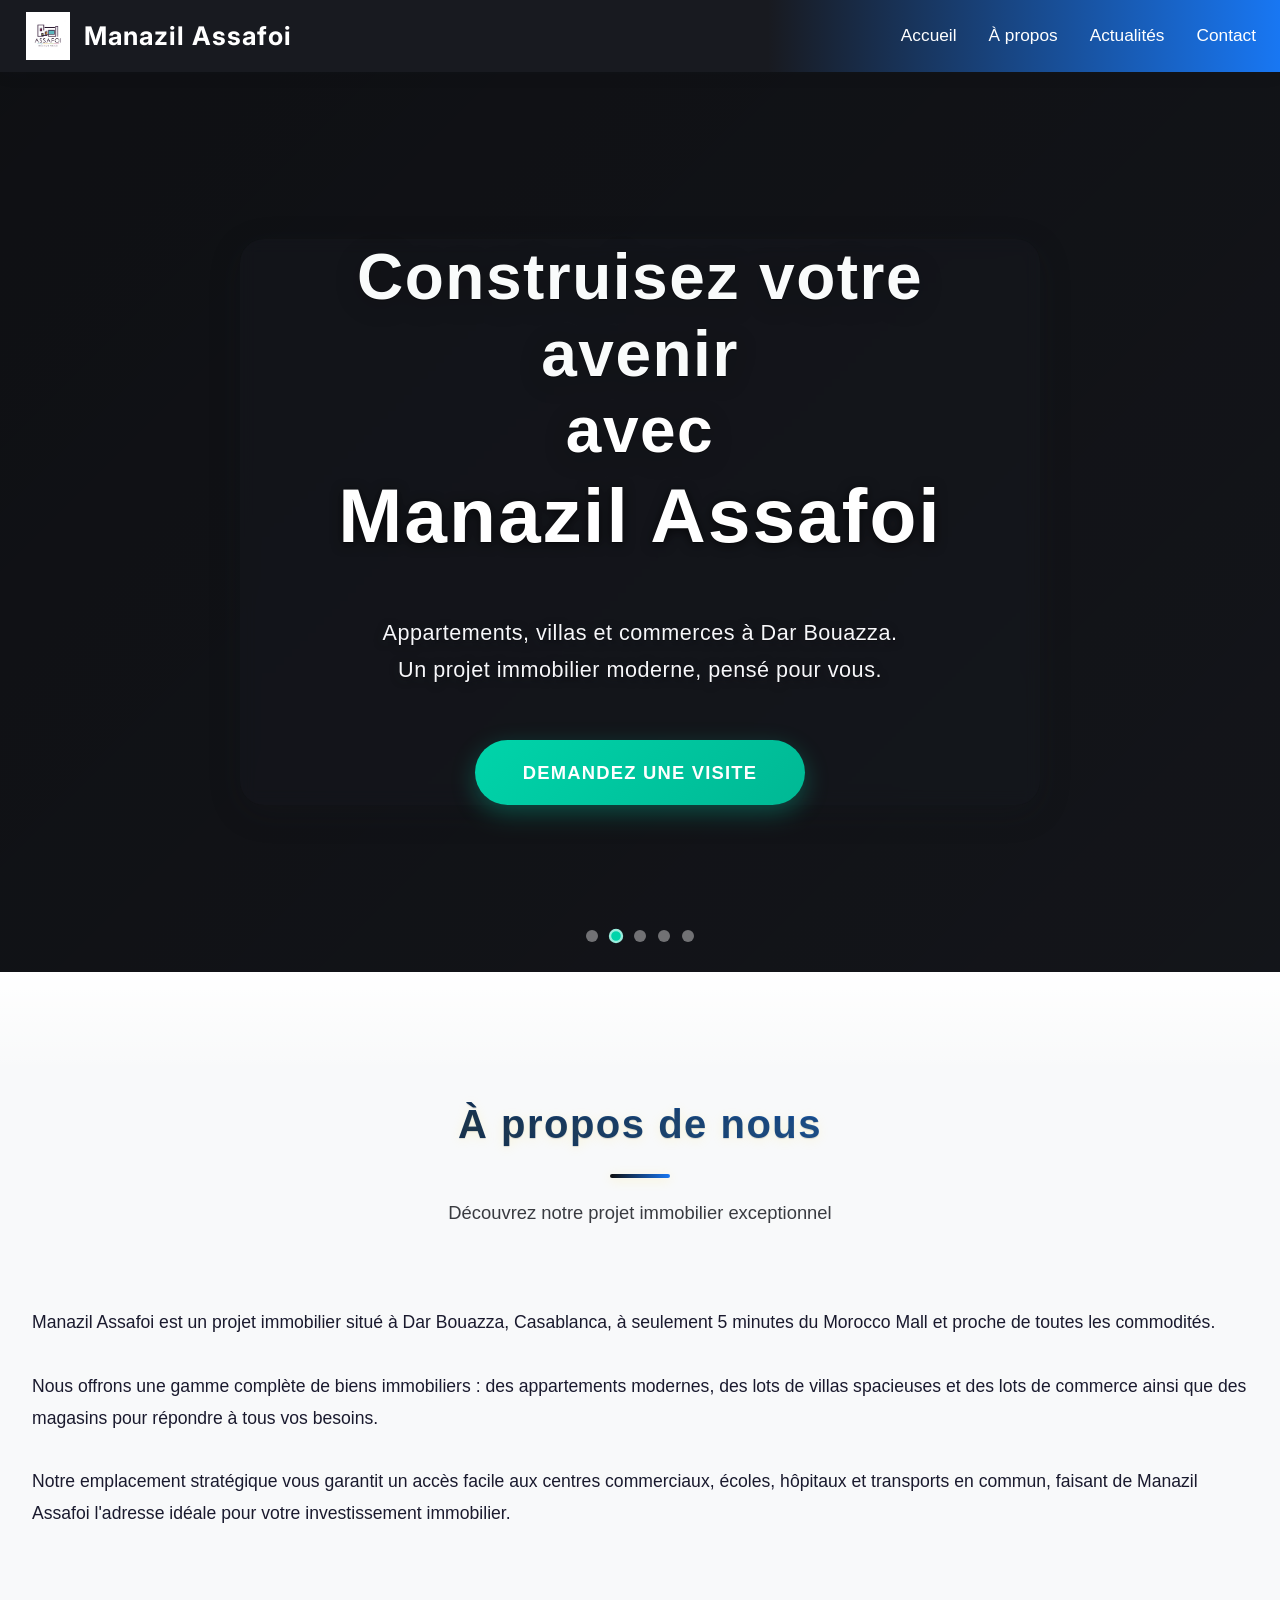
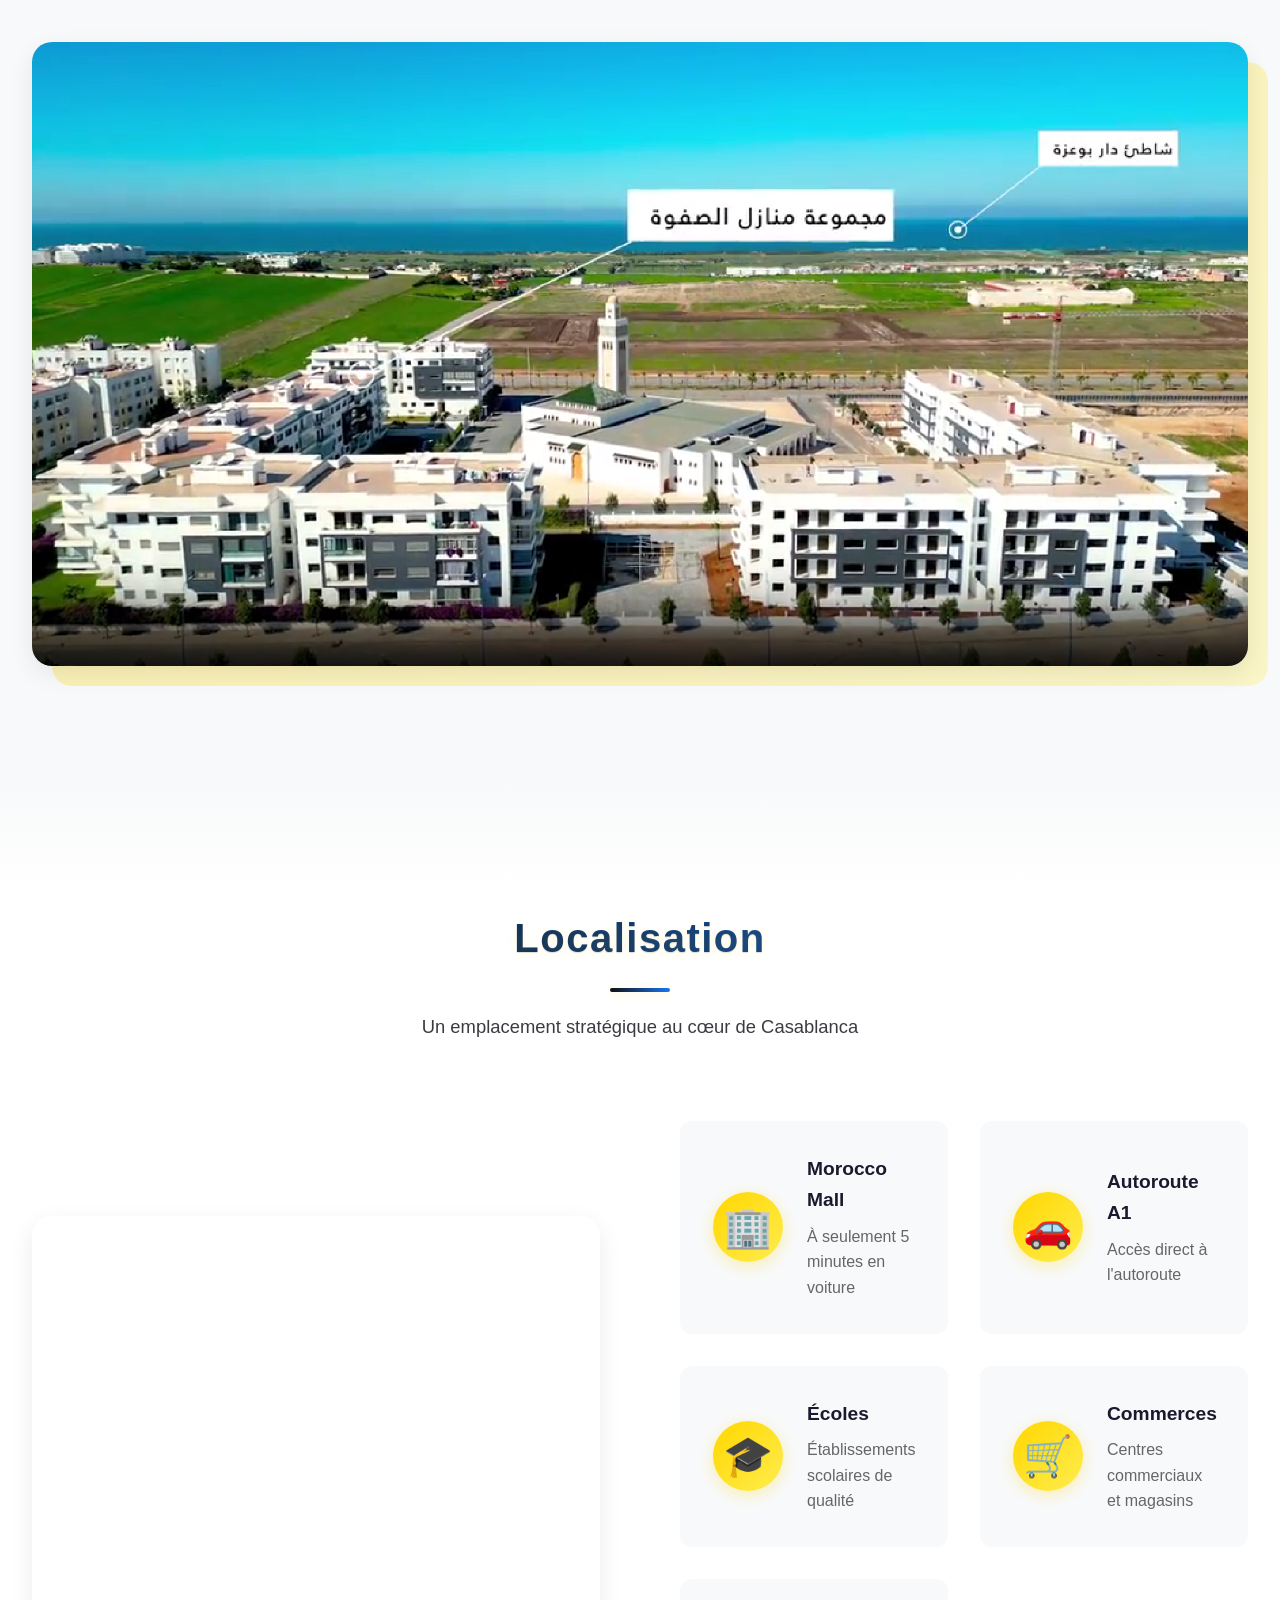
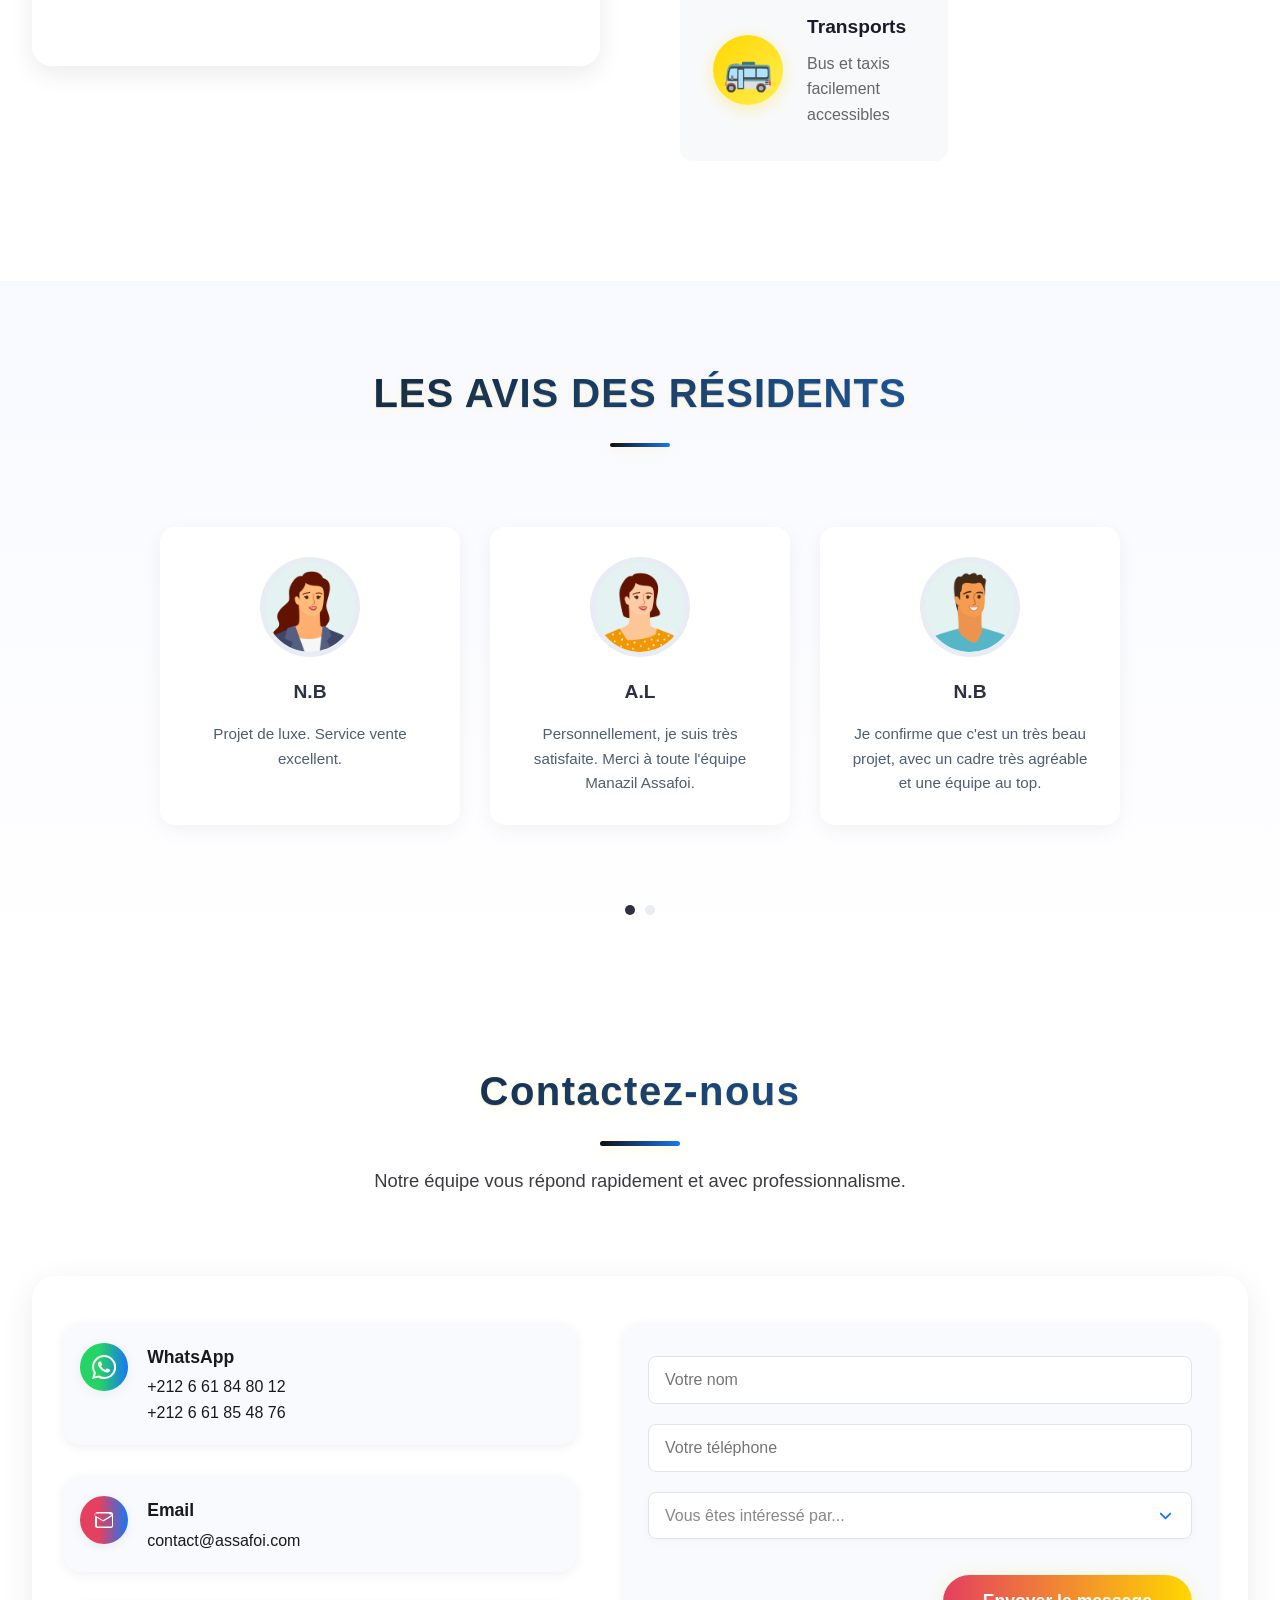
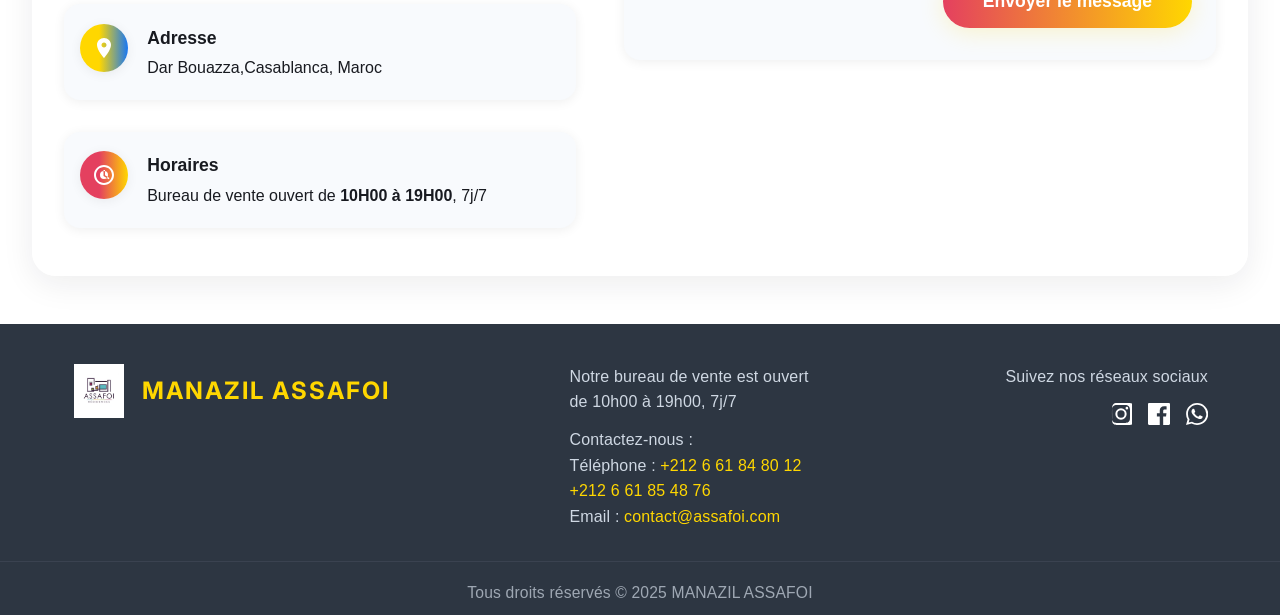
==== index.html @ 69067d3b "Initial commit" ====
<!DOCTYPE html>
<html lang="fr">
<head>
    <meta charset="UTF-8">
    <meta name="viewport" content="width=device-width, initial-scale=1.0">
    <title>Manazil Assafoi - Immobilier professionnel</title>
    <link rel="stylesheet" href="styles.css">
    <link href="https://fonts.googleapis.com/css2?family=Inter:wght@300;400;500;600;700&display=swap" rel="stylesheet">
    <link href="thank-you.html">
</head>
<body>
    <!-- En-tête -->
    <header class="header">
    <div class="container header-flex">
        <a href="#accueil" class="logo-area">
            <!-- Old logo image next to Manazil Assafoi -->
            <img src="logo.png" alt="Logo Manazil Assafoi" class="logo-img" style="width:48px;height:48px;object-fit:contain;">
            <span class="logo-text">Manazil Assafoi</span>
        </a>
        <nav class="navigation" id="main-nav">
            <a href="#accueil">Accueil</a>
            <a href="#a-propos">À propos</a>
            <a href="actualite.html">Actualités</a>
            <a href="#contact">Contact</a>
        </nav>
        <button class="menu-toggle" id="menu-toggle" aria-label="Menu">
            <span></span>
            <span></span>
            <span></span>
        </button>
    </div>
</header>

    <!-- Section Hero -->
    <section id="accueil" class="hero">
        <div class="hero-carousel">
            <div class="carousel-container">
                <div class="carousel-slides" id="carouselSlides">
                    <div class="carousel-slide slide-1"></div>
                    <div class="carousel-slide slide-2"></div>
                    <div class="carousel-slide slide-3"></div>
                    <div class="carousel-slide slide-4"></div>
                    <div class="carousel-slide slide-5"></div>
                </div>
            </div>
        </div>

        <div class="carousel-nav" id="carouselNav">
            <div class="nav-dot active" onclick="goToSlide(0)"></div>
            <div class="nav-dot" onclick="goToSlide(1)"></div>
            <div class="nav-dot" onclick="goToSlide(2)"></div>
            <div class="nav-dot" onclick="goToSlide(3)"></div>
            <div class="nav-dot" onclick="goToSlide(4)"></div>
        </div>

        <div class="hero-content">
            <h1 class="hero-title">
                <span class="highlight">Construisez votre avenir</span><br>
                avec <span class="brand">Manazil Assafoi</span>
            </h1>
            <p class="hero-subtitle">
                Appartements, villas et commerces à Dar Bouazza.<br>
                Un projet immobilier moderne, pensé pour vous.
            </p>
            <a href="#contact" class="cta-button">Demandez une visite</a>
        </div>
    </section>

    <script>
        let currentSlide = 0;
        const totalSlides = 5;
        let autoSlideInterval;

        const carouselSlides = document.getElementById('carouselSlides');
        const navDots = document.querySelectorAll('.nav-dot');

        function updateSlide() {
            // Move slides
            const translateX = -currentSlide * 20; // 20% for each slide
            carouselSlides.style.transform = `translateX(${translateX}%)`;
            
            // Update navigation dots
            navDots.forEach((dot, index) => {
                dot.classList.toggle('active', index === currentSlide);
            });
        }

        function nextSlide() {
            currentSlide = (currentSlide + 1) % totalSlides;
            updateSlide();
            resetAutoSlide();
        }

        function previousSlide() {
            currentSlide = (currentSlide - 1 + totalSlides) % totalSlides;
            updateSlide();
            resetAutoSlide();
        }

        function goToSlide(index) {
            currentSlide = index;
            updateSlide();
            resetAutoSlide();
        }

        function startAutoSlide() {
            autoSlideInterval = setInterval(nextSlide, 2000); // 2 seconds
        }

        function stopAutoSlide() {
            clearInterval(autoSlideInterval);
        }

        function resetAutoSlide() {
            stopAutoSlide();
            startAutoSlide();
        }

        // Touch/Swipe support for mobile
        let touchStartX = 0;
        let touchEndX = 0;

        carouselSlides.addEventListener('touchstart', e => {
            touchStartX = e.changedTouches[0].screenX;
        });

        carouselSlides.addEventListener('touchend', e => {
            touchEndX = e.changedTouches[0].screenX;
            handleSwipe();
        });

        function handleSwipe() {
            const swipeThreshold = 50;
            const diff = touchStartX - touchEndX;
            
            if (Math.abs(diff) > swipeThreshold) {
                if (diff > 0) {
                    nextSlide();
                } else {
                    previousSlide();
                }
            }
        }

        // Pause auto-slide on hover
        const heroSection = document.querySelector('.hero');
        heroSection.addEventListener('mouseenter', stopAutoSlide);
        heroSection.addEventListener('mouseleave', startAutoSlide);

        // Initialize carousel
        updateSlide();
        startAutoSlide();

        // Keyboard navigation
        document.addEventListener('keydown', (e) => {
            if (e.key === 'ArrowLeft') previousSlide();
            if (e.key === 'ArrowRight') nextSlide();
        });
    </script>

    <!-- Section À propos -->
    <section id="a-propos" class="about">
        <div class="container">
            <div class="section-header">
                <h2>À propos de nous</h2>
                <p>Découvrez notre projet immobilier exceptionnel</p>
            </div>
            <div class="about-content">
                <div class="about-text">
                    <p>
                        Manazil Assafoi est un projet immobilier situé à Dar Bouazza, Casablanca, 
                        à seulement 5 minutes du Morocco Mall et proche de toutes les commodités.
                    </p>
                    <p>
                        Nous offrons une gamme complète de biens immobiliers : des appartements 
                        modernes, des lots de villas spacieuses et des lots de commerce ainsi 
                        que des magasins pour répondre à tous vos besoins.
                    </p>
                    <p>
                        Notre emplacement stratégique vous garantit un accès facile aux centres 
                        commerciaux, écoles, hôpitaux et transports en commun, faisant de 
                        Manazil Assafoi l'adresse idéale pour votre investissement immobilier.
                    </p>
                </div>
                <div class="about-image">
                    <img src="assafoi.png" alt="Projet Manazil Assafoi">
                </div>
            </div>
        </div>
    </section>

    <!-- Section Localisation -->
    <section id="localisation" class="location">
        <div class="container">
            <div class="section-header">
                <h2>Localisation</h2>
                <p>Un emplacement stratégique au cœur de Casablanca</p>
            </div>
            <div class="location-content">
                <div class="location-map">
                    <div class="map-container">
                        <iframe 
                            src="https://maps.google.com/maps?q=33.54504642097728,-7.727937667247765&hl=fr&z=15&output=embed"
                            width="100%" 
                            height="400" 
                            style="border:0;" 
                            allowfullscreen="" 
                            loading="lazy" 
                            referrerpolicy="no-referrer-when-downgrade">
                        </iframe>
                    </div>
                </div>
                <div class="location-details">
                    <div class="location-item">
                        <div class="location-icon">🏢</div>
                        <div class="location-text">
                            <h4>Morocco Mall</h4>
                            <p>À seulement 5 minutes en voiture</p>
                        </div>
                    </div>
                    <div class="location-item">
                        <div class="location-icon">🚗</div>
                        <div class="location-text">
                            <h4>Autoroute A1</h4>
                            <p>Accès direct à l'autoroute</p>
                        </div>
                    </div>
              
                    <div class="location-item">
                        <div class="location-icon">🎓</div>
                        <div class="location-text">
                            <h4>Écoles</h4>
                            <p>Établissements scolaires de qualité</p>
                        </div>
                    </div>
                    <div class="location-item">
                        <div class="location-icon">🛒</div>
                        <div class="location-text">
                            <h4>Commerces</h4>
                            <p>Centres commerciaux et magasins</p>
                        </div>
                    </div>
                    <div class="location-item">
                        <div class="location-icon">🚌</div>
                        <div class="location-text">
                            <h4>Transports</h4>
                            <p>Bus et taxis facilement accessibles</p>
                        </div>
                    </div>
                </div>
            </div>
        </div>
    </section>



    <!-- Section Témoignages -->
    <section class="testimonials">
        <div class="section-title">
            <h2>Les avis des résidents</h2>

        </div>
        <div class="testimonial-container">
            <div class="testimonial-item">
                <div class="avatar">
                    <img src="avatar-4.png" alt="Avatar N.B">
                </div>
                <h4>N.B</h4>
                <p>Projet de luxe. Service vente excellent.</p>
            </div>
            <div class="testimonial-item">
                <div class="avatar">
                    <img src="avatar-2.png" alt="Avatar A.L">
                </div>
                <h4>A.L</h4>
                <p>Personnellement, je suis très satisfaite. Merci à toute l'équipe Manazil Assafoi.</p>
            </div>
            <div class="testimonial-item">
                <div class="avatar">
                    <img src="avatar-3.png" alt="Avatar N.B">
                </div>
                <h4>N.B</h4>
                <p>Je confirme que c'est un très beau projet, avec un cadre très agréable et une équipe au top.</p>
            </div>
            
        </div>
        <div class="testimonial-dots">
            <span class="dot active"></span>
            <span class="dot"></span>
        </div>
    </section>

    <!-- Section Contact -->
    <section id="contact" class="contact">
  <div class="container">
    <div class="section-header">
      <h2>Contactez-nous</h2>
      <p>Notre équipe vous répond rapidement et avec professionnalisme.</p>
    </div>
    <div class="contact-content-modern">
      <div class="contact-info-modern">
        <div class="contact-item-modern">
          <div class="contact-icon-modern" style="background:linear-gradient(90deg,#25D366 40%,#1877F3 100%);">
            <svg width="24" height="24" fill="#fff" viewBox="0 0 24 24"><path d="M17.472 14.382c-.297-.149-1.758-.867-2.03-.967-.273-.099-.471-.148-.67.15-.198.297-.767.966-.94 1.164-.173.198-.347.223-.644.075-.297-.149-1.255-.463-2.39-1.475-.883-.788-1.48-1.761-1.653-2.059-.173-.297-.018-.458.13-.606.134-.133.298-.347.446-.52.149-.174.198-.298.298-.497.099-.198.05-.372-.025-.521-.075-.149-.669-1.611-.916-2.207-.242-.579-.487-.5-.669-.51-.173-.008-.372-.01-.571-.01-.198 0-.52.074-.792.372-.272.297-1.04 1.016-1.04 2.479 0 1.462 1.065 2.875 1.213 3.074.149.198 2.099 3.205 5.077 4.372.709.306 1.262.489 1.694.626.712.227 1.36.195 1.872.118.571-.085 1.758-.719 2.006-1.413.248-.694.248-1.289.173-1.413-.074-.124-.272-.198-.57-.347zm-5.421 7.617h-.001a9.87 9.87 0 01-5.031-1.378l-.361-.214-3.741.982.998-3.648-.235-.374A9.86 9.86 0 012.1 12.045C2.111 6.479 6.58 2.01 12.153 2c2.671.004 5.181 1.043 7.072 2.936a9.935 9.935 0 012.929 7.086c-.013 5.566-4.482 10.035-10.056 10.035zm8.413-18.412A11.815 11.815 0 0012.153 0C5.453.011.111 5.36.1 12.057a11.822 11.822 0 001.633 6.061L.057 24l6.063-1.615a11.87 11.87 0 005.999 1.537h.005c6.699 0 12.142-5.348 12.153-11.942a11.82 11.82 0 00-3.488-8.093z"/></svg>
          </div>
          <div>
            <h4>WhatsApp</h4>
            <p><a href="https://wa.me/212661848012" target="_blank">+212 6 61 84 80 12<br>+212 6 61 85 48 76</a></p>
          </div>
        </div>
        <div class="contact-item-modern">
          <div class="contact-icon-modern" style="background:linear-gradient(90deg,#E4405F 40%,#1877F3 100%);">
            <svg width="24" height="24" fill="#fff" viewBox="0 0 24 24"><path d="M21 6.5a2.5 2.5 0 0 0-2.5-2.5h-13A2.5 2.5 0 0 0 3 6.5v11A2.5 2.5 0 0 0 5.5 20h13a2.5 2.5 0 0 0 2.5-2.5v-11zm-1.5 0v.511l-8.5 5.314-8.5-5.314V6.5a1 1 0 0 1 1-1h13a1 1 0 0 1 1 1zm-17 1.634l8.25 5.162a1 1 0 0 0 1 0l8.25-5.162V17.5a1 1 0 0 1-1 1h-13a1 1 0 0 1-1-1V8.134z"/></svg>
          </div>
          <div>
            <h4>Email</h4>
            <p><a href="mailto:contact@assafoi.com">contact@assafoi.com</a></p>
          </div>
        </div>
        <div class="contact-item-modern">
          <div class="contact-icon-modern" style="background:linear-gradient(90deg,#ffd700 40%,#1877F3 100%);">
            <svg width="24" height="24" fill="#fff" viewBox="0 0 24 24"><path d="M12 2C8.13 2 5 5.13 5 9c0 5.25 7 13 7 13s7-7.75 7-13c0-3.87-3.13-7-7-7zm0 9.5c-1.38 0-2.5-1.12-2.5-2.5S10.62 6.5 12 6.5s2.5 1.12 2.5 2.5S13.38 11.5 12 11.5z"/></svg>
          </div>
          <div>
            <h4>Adresse</h4>
            <p>Dar Bouazza,Casablanca, Maroc</p>
          </div>
        </div>
        <div class="contact-item-modern">
          <div class="contact-icon-modern" style="background:linear-gradient(90deg,#E4405F 40%,#ffd700 100%);">
            <svg width="24" height="24" fill="#fff" viewBox="0 0 24 24"><path d="M12 8a4 4 0 1 1 0 8 4 4 0 0 1 0-8zm0-6C6.48 2 2 6.48 2 12s4.48 10 10 10 10-4.48 10-10S17.52 2 12 2zm0 18c-4.41 0-8-3.59-8-8s3.59-8 8-8 8 3.59 8 8-3.59 8-8 8zm.5-13h-1v6l5.25 3.15.75-1.23-4.5-2.67V7z"/></svg>
          </div>
          <div>
            <h4>Horaires</h4>
            <p>Bureau de vente ouvert de <strong>10H00 à 19H00</strong>, 7j/7</p>
          </div>
        </div>
      </div>
<form action="https://formspree.io/f/xkgvowoy" method="POST" class="contact-form-modern" autocomplete="off">
  <div class="form-row">
    <input type="text" name="name" placeholder="Votre nom" required autocomplete="off">
  </div>
  <div class="form-row">
    <input type="tel" name="phone" placeholder="Votre téléphone" autocomplete="off">
  </div>
  <div class="form-row">
    <select name="interest" required>
      <option value="" disabled selected>Vous êtes intéressé par...</option>
      <option value="appartements">Appartements</option>
      <option value="villas">Lots de villa</option>
      <option value="commerces">Lots de commerce</option>
    </select>
  </div>
  <!-- Optional hidden subject -->
  <input type="hidden" name="_subject" value="Nouveau message depuis le site web">
  
  <!-- Optional redirect after success -->
  <input type="hidden" name="_next" value="thank-you.html">
  
  <button type="submit" class="submit-btn-modern">Envoyer le message</button>
</form>

    </div>
  </div>
</section>

<section></section><!-- Pied de page -->
    <footer class="footer">
  <div class="footer-content">
    <div class="footer-logo-block">
      <img src="logo.png" alt="Manazil Assafoi" class="footer-logo" />
      <span class="footer-brand">MANAZIL ASSAFOI</span>
    </div>
    <div class="footer-info">
      <div>
        <p>Notre bureau de vente est ouvert<br>de 10h00 à 19h00, 7j/7</p>
      </div>
      <div>
        <p>Contactez-nous :</p>
        <p>Téléphone : <a href="tel:+212661848012">+212 6 61 84 80 12 <br> +212 6 61 85 48 76</a></p>
        <p>Email : <a href="mailto:contact@assafoi.com">contact@assafoi.com</a></p>
      </div>
    </div>
    <div class="footer-social">
      <span>Suivez nos réseaux sociaux</span>
      <div class="social-icons">
        <a href="https://www.instagram.com/manazil_assafoi/" target="_blank" class="social-icon" aria-label="Instagram">
          <!-- Instagram SVG -->
          <svg width="22" height="22" fill="#fff" viewBox="0 0 24 24"><path d="M12 2.163c3.204 0 3.584.012 4.85.07 1.366.062 2.633.334 3.608 1.308.974.974 1.246 2.241 1.308 3.608.058 1.266.069 1.646.069 4.85s-.012 3.584-.07 4.85c-.062 1.366-.334 2.633-1.308 3.608-.974.974-2.241 1.246-3.608 1.308-1.266.058-1.646.069-4.85.069s-3.584-.012-4.85-.07c-1.366-.062-2.633-.334-3.608-1.308-.974-.974-1.246-2.241-1.308-3.608C2.175 15.647 2.163 15.267 2.163 12s.012-3.584.07-4.85c.062-1.366.334-2.633 1.308-3.608C4.515 2.497 5.782 2.225 7.148 2.163 8.414 2.105 8.794 2.163 12 2.163zm0-2.163C8.741 0 8.332.012 7.052.07 5.771.128 4.659.363 3.678 1.344 2.697 2.325 2.462 3.437 2.404 4.718 2.346 5.998 2.334 6.407 2.334 12c0 5.593.012 6.002.07 7.282.058 1.281.293 2.393 1.274 3.374.981.981 2.093 1.216 3.374 1.274 1.28.058 1.689.07 7.282.07s6.002-.012 7.282-.07c1.281-.058 2.393-.293 3.374-1.274.981-.981 1.216-2.093 1.274-3.374.058-1.28.07-1.689.07-7.282s-.012-6.002-.07-7.282c-.058-1.281-.293-2.393-1.274-3.374-.981-.981-2.093-1.216-3.374-1.274C17.668.012 17.259 0 12 0zm0 5.838a6.162 6.162 0 1 0 0 12.324 6.162 6.162 0 0 0 0-12.324zm0 10.162a3.999 3.999 0 1 1 0-7.998 3.999 3.999 0 0 1 0 7.998zm6.406-11.845a1.44 1.44 0 1 0 0 2.88 1.44 1.44 0 0 0 0-2.88z"/></svg>
        </a>
        <a href="https://web.facebook.com/profile.php?id=61556008020815" target="_blank" class="social-icon" aria-label="Facebook">
          <!-- Facebook SVG -->
          <svg width="22" height="22" fill="#fff" viewBox="0 0 24 24"><path d="M22.675 0h-21.35C.597 0 0 .597 0 1.326v21.348C0 23.403.597 24 1.326 24h11.495v-9.294H9.691v-3.622h3.13V8.413c0-3.1 1.893-4.788 4.659-4.788 1.325 0 2.463.099 2.797.143v3.24l-1.918.001c-1.504 0-1.797.715-1.797 1.763v2.313h3.587l-.467 3.622h-3.12V24h6.116C23.403 24 24 23.403 24 22.674V1.326C24 .597 23.403 0 22.675 0"/></svg>
        </a>
        <a href="https://wa.me/212661848012" target="_blank" class="social-icon" aria-label="WhatsApp">
          <!-- WhatsApp SVG with matching viewBox -->
          <svg width="22" height="22" fill="#fff" viewBox="0 0 24 24">
  <path d="M17.472 14.382c-.297-.149-1.758-.867-2.03-.967-.273-.099-.471-.148-.67.15-.198.297-.767.966-.94 1.164-.173.198-.347.223-.644.075-.297-.149-1.255-.463-2.39-1.475-.883-.788-1.48-1.761-1.653-2.059-.173-.297-.018-.458.13-.606.134-.133.298-.347.446-.52.149-.174.198-.298.298-.497.099-.198.05-.372-.025-.521-.075-.149-.669-1.611-.916-2.207-.242-.579-.487-.5-.669-.51-.173-.008-.372-.01-.571-.01-.198 0-.52.074-.792.372-.272.297-1.04 1.016-1.04 2.479 0 1.462 1.065 2.875 1.213 3.074.149.198 2.099 3.205 5.077 4.372.709.306 1.262.489 1.694.626.712.227 1.36.195 1.872.118.571-.085 1.758-.719 2.006-1.413.248-.694.248-1.289.173-1.413-.074-.124-.272-.198-.57-.347zm-5.421 7.617h-.001a9.87 9.87 0 01-5.031-1.378l-.361-.214-3.741.982.998-3.648-.235-.374A9.86 9.86 0 012.1 12.045C2.111 6.479 6.58 2.01 12.153 2c2.671.004 5.181 1.043 7.072 2.936a9.935 9.935 0 012.929 7.086c-.013 5.566-4.482 10.035-10.056 10.035zm8.413-18.412A11.815 11.815 0 0012.153 0C5.453.011.111 5.36.1 12.057a11.822 11.822 0 001.633 6.061L.057 24l6.063-1.615a11.87 11.87 0 005.999 1.537h.005c6.699 0 12.142-5.348 12.153-11.942a11.82 11.82 0 00-3.488-8.093z"/>
</svg>
        </a>
      </div>
    </div>
  </div>
  <hr class="footer-divider">
  <div class="footer-bottom">
    <span>Tous droits réservés © 2025 MANAZIL ASSAFOI</span>
  </div>
</footer>

    <script src="script.js"></script>
</body>
</html>
---- styles.css ----
/* Variables CSS modernisées */
:root {
    --primary-color: #1a1a2e;
    --secondary-color: #ffd700;
    --accent-color: #ffed4e;
    --text-dark: #1a1a2e;
    --text-light: #666;
    --white: #ffffff;
    --light-gray: #f8f9fa;
    --dark-gray: #2d2d44;
    --gradient-primary: linear-gradient(135deg, #1a1a2e 0%, #16213e 100%);
    --gradient-secondary: linear-gradient(135deg, #ffd700 0%, #ffed4e 100%);
    --gradient-hero: linear-gradient(135deg, #1a1a2e 0%, #16213e 50%, #0f3460 100%);
    --shadow: 0 10px 30px rgba(0, 0, 0, 0.1);
    --shadow-hover: 0 20px 40px rgba(0, 0, 0, 0.15);
    --shadow-card: 0 8px 25px rgba(0, 0, 0, 0.08);
    --transition: all 0.4s cubic-bezier(0.4, 0, 0.2, 1);
    --border-radius: 20px;
    --border-radius-small: 12px;
}

/* Reset et base modernisé */
* {
    margin: 0;
    padding: 0;
    box-sizing: border-box;
}

body {
    font-family: 'Inter', -apple-system, BlinkMacSystemFont, sans-serif;
    line-height: 1.6;
    color: var(--text-dark);
    overflow-x: hidden;
    background: var(--white);
}

.container {
    max-width: 1400px;
    margin: 0 auto;
    padding: 0 2rem;
}

/* En-tête modernisé */
.header {
    background: linear-gradient(90deg, #181A20 60%, #1877F3 100%);
    box-shadow: 0 2px 16px rgba(24, 26, 32, 0.08);
    padding: 0;
    position: sticky;
    top: 0;
    z-index: 100;
}

.header-flex {
    display: flex;
    align-items: center;
    justify-content: space-between;
    padding: 0 24px;
    min-height: 72px;
}

.logo-area {
    display: flex;
    align-items: center;
    gap: 12px;
    text-decoration: none;
}

.logo-svg {
    display: block;
    width: 48px;
    height: 48px;
}

.logo-text {
    font-size: 1.6em;
    font-weight: 700;
    color: #fff;
    letter-spacing: 1px;
    font-family: 'Inter', sans-serif;
}

.navigation {
    display: flex;
    gap: 32px;
}

.navigation a {
    color: #fff;
    text-decoration: none;
    font-weight: 500;
    font-size: 1.08em;
    position: relative;
    padding: 8px 0;
    transition: color 0.2s;
}

.navigation a::after {
    content: '';
    display: block;
    height: 2px;
    width: 0;
    background: #E4405F;
    transition: width 0.3s;
    position: absolute;
    bottom: 0;
    left: 0;
}

.navigation a:hover {
    color: #E4405F;
}

.navigation a:hover::after {
    width: 100%;
}

.menu-toggle {
    display: none;
    flex-direction: column;
    justify-content: center;
    gap: 6px;
    width: 40px;
    height: 40px;
    background: none;
    border: none;
    cursor: pointer;
}

.menu-toggle span {
    display: block;
    height: 4px;
    width: 100%;
    background: #fff;
    border-radius: 2px;
    transition: 0.3s;
}

.menu-toggle.active span:nth-child(1) {
    transform: rotate(45deg) translate(6px, 6px);
}

.menu-toggle.active span:nth-child(2) {
    opacity: 0;
    transform: translateX(-10px);
}

.menu-toggle.active span:nth-child(3) {
    transform: rotate(-45deg) translate(6px, -6px);
}

/* Animation d'apparition pour l'en-tête */
@keyframes headerSlideDown {
    from {
        transform: translateY(-100%);
        opacity: 0;
    }
    to {
        transform: translateY(0);
        opacity: 1;
    }
}

.header {
    animation: headerSlideDown 0.6s ease-out;
}

/* Responsive pour l'en-tête */
@media (max-width: 1024px) {
    .header .container {
        padding: 1rem 1.5rem;
    }
    
    .navigation {
        gap: 0.5rem;
    }
    
    .navigation a {
        padding: 0.6rem 1.2rem;
        font-size: 0.9rem;
    }
}

@media (max-width: 768px) {
    .header .container {
        padding: 1rem;
    }
    
    .menu-toggle {
        display: flex;
    }
    
    .navigation {
        position: fixed;
        top: 0;
        right: -100vw;
        width: 80vw;
        height: 100vh;
        background: #181A20;
        flex-direction: column;
        align-items: center;
        justify-content: center;
        transition: right 0.3s;
        z-index: 100;
    }
    .navigation.active {
        right: 0;
    }
    
    .navigation a {
        width: 100%;
        text-align: center;
        padding: 1rem;
        border-radius: var(--border-radius-small);
    }
    
    .logo img {
        height: 50px;
    }
}

@media (max-width: 480px) {
    .header .container {
        padding: 0.8rem 1rem;
    }
    
    .logo img {
        height: 45px;
    }
    
    .navigation a {
        font-size: 0.85rem;
        padding: 0.8rem;
    }
}

/* Section Hero modernisée */
.hero {
    position: relative;
    min-height: 520px;
    display: flex;
    align-items: center;
    justify-content: center;
    overflow: hidden;
    background: #181A20;
}

.hero-bg {
    position: absolute;
    inset: 0;
    z-index: 1;
    width: 100%;
    height: 100%;
    overflow: hidden;
}

.hero-bg img {
    width: 100%;
    height: 100%;
    object-fit: cover;
    filter: brightness(0.55) blur(1px);
}

.hero-bg-gradient {
    position: absolute;
    inset: 0;
    background: linear-gradient(120deg, #181A20 60%, #1877F3 100%);
    opacity: 0.7;
    z-index: 2;
}

.hero-content {
    position: relative;
    z-index: 10;
    text-align: center;
    color: #fff;
    max-width: 800px;
    padding: 0 20px;
    /* Modern glassmorphism effect for clarity */
    background: rgba(24, 26, 32, 0.45);
    backdrop-filter: blur(8px);
    border-radius: 24px;
    box-shadow: 0 8px 32px rgba(24, 26, 32, 0.18);
    margin: 0 auto;
    /* Add spacing for the button below */
    display: flex;
    flex-direction: column;
    align-items: center;
    gap: 1.7rem;
}

.hero-title {
    font-size: clamp(2.5rem, 5vw, 4rem);
    font-weight: 800;
    line-height: 1.2;
    margin-bottom: 0.7rem;
    text-shadow: 0 4px 24px rgba(0,0,0,0.25), 0 1px 1px #0008;
    letter-spacing: 1.5px;
}

.highlight {
    color: #f9fbfb;
    position: relative;
}

.brand {
    color: #fff !important;
    font-weight: 900;
    letter-spacing: 2px;
    text-shadow: 0 2px 12px #000a, 0 1px 1px #0006;
    background: none !important;
    -webkit-background-clip: unset !important;
    background-clip: unset !important;
    font-size: 1.2em;
    display: inline-block;
    margin-bottom: 0.2em;
}

.hero-subtitle {
    font-size: clamp(1.15rem, 2vw, 1.35rem);
    line-height: 1.7;
    margin-bottom: 0;
    color: #f7f7fa;
    opacity: 1;
    text-shadow: 0 2px 8px #181A20cc, 0 1px 1px #0006;
    font-weight: 500;
    letter-spacing: 0.5px;
    max-width: 600px;
    margin-left: auto;
    margin-right: auto;
}

.cta-button {
    display: inline-block;
    margin: 0 auto;
    margin-top: 1.5rem;
    background: linear-gradient(135deg, #00d4aa, #00b894);
    color: white;
    padding: 18px 48px;
    font-size: 1.15rem;
    font-weight: 700;
    text-decoration: none;
    border-radius: 50px;
    transition: all 0.3s cubic-bezier(0.4,0,0.2,1);
    box-shadow: 0 8px 25px rgba(0, 212, 170, 0.3);
    text-transform: uppercase;
    letter-spacing: 1.2px;
    width: fit-content;
}

.cta-button:hover {
    transform: translateY(-2px) scale(1.04);
    box-shadow: 0 12px 35px rgba(0, 212, 170, 0.4);
    background: linear-gradient(135deg, #00b894, #00a085);
}

/* Disponibilité lots dans la section hero */
.hero-availability {
    display: flex;
    justify-content: center;
    gap: 32px;
    margin: 32px 0 24px 0;
    flex-wrap: wrap;
}
.availability-item {
    background: #fff;
    border-radius: 16px;
    box-shadow: 0 2px 12px #181A2033;
    padding: 18px 28px;
    text-align: center;
    min-width: 180px;
    display: flex;
    flex-direction: column;
    align-items: center;
}
.availability-icon {
    font-size: 2em;
    margin-bottom: 8px;
    color: #1877F3;
}
.availability-label {
    font-weight: 600;
    color: #181A20;
    margin-bottom: 4px;
}
.availability-status {
    color: #E4405F;
    font-weight: 700;
    font-size: 1.08em;
}
@media (max-width: 900px) {
    .hero-availability {
        flex-direction: column;
        gap: 18px;
        align-items: center;
    }
    .availability-item {
        min-width: 140px;
        padding: 14px 12px;
    }
}

/* Sections communes modernisées */
.section-header {
    text-align: center;
    margin-bottom: 5rem;
}

.section-header h2,
.section-title h2 {
    font-size: 2.5rem;
    font-weight: 900;
    letter-spacing: 1.5px;
    text-align: center;
    margin-bottom: 0.5em;
    background: linear-gradient(90deg, #0b0b0b 0%, #1877F3 100%);
    -webkit-background-clip: text;
    -webkit-text-fill-color: transparent;
    background-clip: text;
    text-fill-color: transparent;
    text-shadow: 0 2px 12px #ffd70022, 0 1px 1px #0002;
    position: relative;
}

.section-header h2::after,
.section-title h2::after {
    content: '';
    display: block;
    width: 60px;
    height: 4px;
    margin: 18px auto 0 auto;
    border-radius: 2px;
    background: linear-gradient(90deg, #0f0f0f 0%, #1877F3 100%);
    box-shadow: 0 2px 12px #ffd70033;
}

.section-header p,
.section-title p {
    color: #181A20;
    opacity: 0.85;
    text-align: center;
    font-size: 1.15rem;
    margin-bottom: 1.5em;
}

/* Section À propos modernisée */
.about {
    padding: 120px 0;
    background: var(--light-gray);
    position: relative;
}

.about::before {
    content: '';
    position: absolute;
    top: 0;
    left: 0;
    right: 0;
    height: 100px;
    background: linear-gradient(to bottom, var(--white), transparent);
}

.about-content {
    display: grid;
    grid-template-columns: 1fr ;
    gap: 5rem;
    align-items: center;
}

.about-text p {
    margin-bottom: 2rem;
    font-size: 1.1rem;
    line-height: 1.8;
    color: var(--text-dark);
}

.about-image {
    position: relative;
}

.about-image img {
    width: 100%;
    border-radius: var(--border-radius);
    box-shadow: var(--shadow-card);
    transition: var(--transition);
    position: relative;
    z-index: 2;
}

.about-image::before {
    content: '';
    position: absolute;
    top: 20px;
    left: 20px;
    right: -20px;
    bottom: -20px;
    background: var(--gradient-secondary);
    border-radius: var(--border-radius);
    z-index: 1;
    opacity: 0.3;
}

.about-image:hover img {
    transform: translate(-10px, -10px);
}

/* --- MOBILE FRIENDLY PATCH --- */

/* About section: stack text and image vertically on mobile */
@media (max-width: 900px) {
  .about-content {
    display: flex !important;
    flex-direction: column !important;
    gap: 2rem !important;
    padding: 0 1rem !important;
    align-items: center;
  }
  .about-text {
    width: 100%;
    text-align: left;
  }
  .about-image {
    margin: 0 auto;
    max-width: 320px;
    width: 100%;
    display: flex;
    justify-content: center;
  }
  .about-image img {
    width: 100%;
    max-width: 320px;
    height: auto;
  }
}

/* Localisation section: stack map and details vertically */
@media (max-width: 900px) {
  .location-content {
    display: flex !important;
    flex-direction: column !important;
    gap: 2rem !important;
    padding: 0 1rem !important;
    align-items: center;
  }
  .location-map {
    width: 100%;
    margin-bottom: 1.5rem;
  }
  .map-container iframe {
    width: 100% !important;
    min-width: 0 !important;
    height: 240px !important;
  }
  .location-details {
    display: grid !important;
    grid-template-columns: 1fr !important;
    gap: 1rem !important;
    width: 100% !important;
    justify-items: center !important;
  }
  .location-item {
    width: 100% !important;
    max-width: 350px !important;
    margin: 0 auto !important;
  }
}

/* Make sure section headers and containers have enough padding */
@media (max-width: 600px) {
  .container {
    padding-left: 0.5rem !important;
    padding-right: 0.5rem !important;
  }
  .section-header h2 {
    font-size: 2rem !important;
  }
  .section-header p {
    font-size: 1.1rem !important;
  }
}

/* Footer: stack sections vertically and center on mobile */
@media (max-width: 900px) {
  .footer-content {
    flex-direction: column !important;
    align-items: center !important;
    gap: 32px !important;
  }
  .footer-section {
    min-width: 0 !important;
    width: 100% !important;
    align-items: center !important;
    text-align: center !important;
  }
  .social-icons {
    justify-content: center !important;
  }
}

/* Section Localisation modernisée */
.location {
    padding: 120px 0;
    background: var(--white);
    position: relative;
}

.location::before {
    content: '';
    position: absolute;
    top: 0;
    left: 0;
    right: 0;
    height: 100px;
    background: linear-gradient(to bottom, var(--light-gray), transparent);
}

.location-content {
    display: grid;
    grid-template-columns: 1fr 1fr;
    gap: 5rem;
    align-items: center;
}

.location-map {
    position: relative;
}

.map-container {
    position: relative;
    border-radius: var(--border-radius);
    overflow: hidden;
    box-shadow: var(--shadow-card);
    transition: var(--transition);
}

.map-container:hover {
    transform: translateY(-10px);
    box-shadow: var(--shadow-hover);
}

.map-container iframe {
    width: 100%;
    height: 450px;
    border: none;
    display: block;
    border-radius: var(--border-radius);
}

.location-details {
    display: grid;
    grid-template-columns: 1fr 1fr;
    gap: 2rem;
}

.location-item {
    display: flex;
    align-items: center;
    gap: 1.5rem;
    padding: 2rem;
    background: var(--light-gray);
    border-radius: var(--border-radius-small);
    transition: var(--transition);
    border: 1px solid transparent;
    position: relative;
    overflow: hidden;
}

.location-item::before {
    content: '';
    position: absolute;
    top: 0;
    left: 0;
    width: 4px;
    height: 100%;
    background: var(--gradient-secondary);
    transform: scaleY(0);
    transition: transform 0.3s ease;
}

.location-item:hover::before {
    transform: scaleY(1);
}

.location-item:hover {
    background: var(--white);
    border-color: var(--secondary-color);
    transform: translateY(-5px);
    box-shadow: var(--shadow-card);
}

.location-icon {
    font-size: 2.5rem;
    width: 70px;
    height: 70px;
    background: var(--gradient-secondary);
    border-radius: 50%;
    display: flex;
    align-items: center;
    justify-content: center;
    color: var(--primary-color);
    flex-shrink: 0;
    box-shadow: 0 4px 15px rgba(255, 215, 0, 0.3);
}

.location-text h4 {
    font-size: 1.2rem;
    font-weight: 700;
    margin: 0 0 0.5rem 0;
    color: var(--primary-color);
}

.location-text p {
    font-size: 1rem;
    margin: 0;
    color: var(--text-light);
    line-height: 1.6;
}

/* Section Biens immobiliers modernisée */
.properties {
    padding: 120px 0;
    background: var(--light-gray);
    position: relative;
}

.properties::before {
    content: '';
    position: absolute;
    top: 0;
    left: 0;
    right: 0;
    height: 100px;
    background: linear-gradient(to bottom, var(--white), transparent);
}

.properties-grid {
    display: grid;
    grid-template-columns: repeat(auto-fit, minmax(380px, 1fr));
    gap: 3rem;
}

.property-card {
    background: var(--white);
    border-radius: var(--border-radius);
    overflow: hidden;
    box-shadow: var(--shadow-card);
    transition: var(--transition);
    position: relative;
}

.property-card::before {
    content: '';
    position: absolute;
    top: 0;
    left: 0;
    right: 0;
    height: 4px;
    background: var(--gradient-secondary);
    transform: scaleX(0);
    transition: transform 0.3s ease;
}

.property-card:hover::before {
    transform: scaleX(1);
}

.property-card:hover {
    transform: translateY(-10px);
    box-shadow: var(--shadow-hover);
}

.property-image {
    position: relative;
    height: 280px;
    overflow: hidden;
}

.property-image img {
    width: 100%;
    height: 100%;
    object-fit: cover;
    transition: var(--transition);
}

.property-card:hover .property-image img {
    transform: scale(1.1);
}

.property-price {
    position: absolute;
    top: 1.5rem;
    right: 1.5rem;
    background: var(--gradient-secondary);
    color: var(--primary-color);
    padding: 0.8rem 1.5rem;
    border-radius: 25px;
    font-weight: 700;
    font-size: 1rem;
    box-shadow: 0 4px 15px rgba(255, 255, 254, 0.977);
}

.property-content {
    padding: 2rem;
}

.property-content h3 {
    font-size: 1.4rem;
    margin-bottom: 1.5rem;
    color: var(--primary-color);
    font-weight: 700;
}

.property-details {
    display: flex;
    flex-wrap: wrap;
    gap: 1rem;
    margin-bottom: 2rem;
}

.property-details span {
    background: var(--light-gray);
    padding: 0.5rem 1rem;
    border-radius: 20px;
    font-size: 0.9rem;
    color: var(--text-light);
    font-weight: 500;
}

.property-btn {
    background: var(--gradient-primary);
    color: var(--white);
    border: none;
    padding: 1rem 2rem;
    border-radius: 25px;
    cursor: pointer;
    font-weight: 600;
    font-size: 1rem;
    transition: var(--transition);
    width: 100%;
    position: relative;
    overflow: hidden;
}

.property-btn::before {
    content: '';
    position: absolute;
    top: 0;
    left: -100%;
    width: 100%;
    height: 100%;
    background: linear-gradient(90deg, transparent, rgba(255, 255, 255, 0.2), transparent);
    transition: left 0.5s;
}

.property-btn:hover::before {
    left: 100%;
}

.property-btn:hover {
    background: var(--gradient-secondary);
    color: var(--primary-color);
    transform: translateY(-2px);
}

/* Section Contact modernisée */
.contact {
    background: #fff; /* Remove dark gradient */
    color: #181A20;   /* Use dark text for readability */
    padding: 64px 0 48px 0;
}

.contact-content {
    display: flex;
    gap: 48px;
    align-items: flex-start;
    justify-content: center;
    flex-wrap: wrap;
}

.contact-info {
    flex: 1 1 320px;
    min-width: 260px;
    display: flex;
    flex-direction: column;
    gap: 28px;
}

.contact-item {
    display: flex;
    align-items: flex-start;
    gap: 18px;
    background: rgba(24,26,32,0.7);
    border-radius: 14px;
    padding: 18px 20px;
    box-shadow: 0 2px 12px #0002;
}

.contact-icon {
    width: 48px;
    height: 48px;
    border-radius: 50%;
    font-size: 2em;
    display: flex;
    align-items: center;
    justify-content: center;
    margin-top: 2px;
    box-shadow: 0 2px 8px #1877F355;
}

.contact-item h4 {
    margin: 0 0 4px 0;
    color: #ffd700;
    font-size: 1.08em;
}

.contact-item p, .contact-item a {
    color: #fff;
    margin: 0;
    font-size: 1em;
    text-decoration: none;
}

.contact-item a:hover {
    color: #E4405F;
    text-decoration: underline;
}

.contact-form {
    flex: 1 1 380px;
    min-width: 260px;
    background: #fff;
    border-radius: 16px;
    padding: 32px 28px;
    box-shadow: 0 4px 24px #181A2033;
    display: flex;
    flex-direction: column;
    gap: 18px;
}

.form-group {
    margin-bottom: 0;
}

.contact-form input,
.contact-form textarea {
    width: 100%;
    padding: 14px 16px;
    border-radius: 8px;
    border: none;
    background: #f7f7fa;
    font-size: 1em;
    margin-bottom: 8px;
    color: #181A20;
    box-shadow: 0 1px 4px #181A2011;
    transition: box-shadow 0.2s;
}

.contact-form input:focus,
.contact-form textarea:focus {
    outline: none;
    box-shadow: 0 0 0 2px #1877F3;
}

.submit-btn {
    background: linear-gradient(90deg, #E4405F 40%, #1877F3 100%);
    color: #fff;
    padding: 16px 0;
    border-radius: 32px;
    font-size: 1.18em;
    font-weight: 700;
    border: none;
    cursor: pointer;
    box-shadow: 0 4px 16px #1877F355;
    transition: background 0.2s, transform 0.2s;
    margin-top: 8px;
}

.submit-btn:hover {
    background: linear-gradient(90deg, #1877F3 40%, #E4405F 100%);
    transform: translateY(-2px) scale(1.04);
}

/* Modern Contact Section */
.contact-content-modern {
  display: flex;
  gap: 3rem;
  justify-content: space-between;
  align-items: flex-start;
  background: rgba(255,255,255,0.95);
  border-radius: 24px;
  box-shadow: 0 8px 32px rgba(24,26,32,0.08);
  padding: 3rem 2rem;
  margin-top: 2rem;
  flex-wrap: wrap;
}
.contact-info-modern {
  flex: 1 1 260px;
  display: flex;
  flex-direction: column;
  gap: 2rem;
  min-width: 220px;
}
.contact-item-modern {
  display: flex;
  align-items: flex-start;
  gap: 1.2rem;
  background: #f8fafd;
  border-radius: 16px;
  padding: 1.2rem 1rem;
  box-shadow: 0 2px 12px #0001;
  transition: box-shadow 0.2s;
}
.contact-item-modern:hover {
  box-shadow: 0 4px 24px #ffd70033;
}
.contact-icon-modern {
  min-width: 48px;
  min-height: 48px;
  max-width: 48px;
  max-height: 48px;
  border-radius: 50%;
  display: flex;
  align-items: center;
  justify-content: center;
  font-size: 2rem;
  box-shadow: 0 2px 12px #0001;
}
.contact-item-modern h4 {
  margin: 0 0 0.2em 0;
  font-size: 1.1rem;
  font-weight: 700;
  color: #181A20;
}
.contact-item-modern p, .contact-item-modern a {
  margin: 0;
  color: #181A20;
  font-size: 1rem;
  text-decoration: none;
  word-break: break-all;
}
.contact-item-modern a:hover {
  text-decoration: underline;
  color: #1877F3;
}
.contact-form-modern {
  flex: 1 1 340px;
  display: flex;
  flex-direction: column;
  gap: 1.2rem;
  background: #f8fafd;
  border-radius: 16px;
  padding: 2rem 1.5rem;
  box-shadow: 0 2px 12px #0001;
  min-width: 260px;
}
.form-row {
  display: flex;
  gap: 1rem;
  flex-wrap: wrap;
}
.contact-form-modern input,
.contact-form-modern textarea {
  flex: 1 1 100%;
  padding: 0.9rem 1rem;
  border: 1px solid #e0e4ea;
  border-radius: 8px;
  font-size: 1rem;
  background: #fff;
  color: #181A20;
  transition: border 0.2s;
  outline: none;
  resize: none;
}
.contact-form-modern input:focus,
.contact-form-modern textarea:focus {
  border: 1.5px solid #1877F3;
}
.submit-btn-modern {
  background: linear-gradient(90deg,#E4405F 0%,#ffd700 100%);
  color: #fff;
  border: none;
  border-radius: 50px;
  padding: 1rem 2.5rem;
  font-size: 1.1rem;
  font-weight: 700;
  cursor: pointer;
  box-shadow: 0 4px 24px #ffd70033;
  transition: background 0.2s, transform 0.2s;
  margin-top: 0.5rem;
  align-self: flex-end;
}
.submit-btn-modern:hover {
  background: linear-gradient(90deg,#ffd700 0%,#E4405F 100%);
  transform: translateY(-2px) scale(1.04);
}

/* Modern select styling for contact form */
.contact-form-modern select,
.contact-form select {
    width: 100%;
    padding: 0.9em 1em;
    border: 1.5px solid #e0e4ea;
    border-radius: 8px;
    background: #fff;
    color: #181A20;
    font-size: 1rem;
    font-family: inherit;
    appearance: none;
    outline: none;
    transition: border 0.2s, box-shadow 0.2s;
    box-shadow: 0 2px 8px rgba(24,26,32,0.03);
    margin-bottom: 0.5em;
    cursor: pointer;
}

.contact-form-modern select:focus,
.contact-form select:focus {
    border-color: #1877F3;
    box-shadow: 0 0 0 2px #1877F355;
}

.contact-form-modern select:invalid,
.contact-form select:invalid {
    color: #888;
}

/* Optional: Add a custom dropdown arrow */
.contact-form-modern select,
.contact-form select {
    background-image: url("data:image/svg+xml,%3Csvg width='18' height='18' viewBox='0 0 20 20' fill='none' xmlns='http://www.w3.org/2000/svg'%3E%3Cpath d='M5 8L10 13L15 8' stroke='%23187AF3' stroke-width='2' stroke-linecap='round' stroke-linejoin='round'/%3E%3C/svg%3E");
    background-repeat: no-repeat;
    background-position: right 1em center;
    background-size: 1.2em;
}

/* Responsive for mobile */
@media (max-width: 900px) {
  .contact-content-modern,
  .contact-content {
    flex-direction: column !important;
    align-items: stretch !important;
    gap: 1.2rem !important;
    padding: 1rem 0.2rem !important;
    background: transparent !important;
    box-shadow: none !important;
  }
  .contact-info-modern,
  .contact-info,
  .contact-form-modern,
  .contact-form {
    width: 100% !important;
    min-width: 0 !important;
    padding: 0.5rem 0.2rem !important;
    background: transparent !important;
    box-shadow: none !important;
  }
  .form-row {
    flex-direction: column !important;
    gap: 0.7rem !important;
  }
  .contact-form-modern input,
  .contact-form-modern textarea,
  .contact-form input,
  .contact-form textarea {
    font-size: 1em !important;
    padding: 0.8em 0.9em !important;
    width: 100% !important;
  }
  .submit-btn-modern,
  .submit-btn {
    width: 100% !important;
    font-size: 1.1em !important;
    padding: 1em 0 !important;
    align-self: stretch !important;
  }
}

/* Section Actualités */
.news {
    padding: 5rem 0;
    background-color: var(--light-gray);
}

.news-container {
    max-width: 1000px;
    margin: 0 auto;
}

.news-card {
    background: var(--white);
    border-radius: var(--border-radius);
    overflow: hidden;
    box-shadow: var(--shadow);
    transition: var(--transition);
    position: relative;
}

.news-card:hover {
    transform: translateY(-5px);
    box-shadow: var(--shadow-hover);
}

.news-badge {
    position: absolute;
    top: 20px;
    right: 20px;
    background: var(--gradient-secondary);
    color: var(--text-dark);
    padding: 0.5rem 1rem;
    border-radius: 50px;
    font-weight: 600;
    font-size: 0.9rem;
    box-shadow: 0 4px 15px rgba(255, 215, 0, 0.3);
    z-index: 1;
}

.news-date {
    position: absolute;
    top: 20px;
    left: 20px;
    background: rgba(26, 26, 46, 0.8);
    color: white;
    padding: 0.5rem 1rem;
    border-radius: 50px;
    font-size: 0.9rem;
    z-index: 1;
}

.news-content {
    padding: 2.5rem;
}

.news-title {
    font-size: 2rem;
    color: var(--primary-color);
    margin-bottom: 1.5rem;
    padding-bottom: 1rem;
    border-bottom: 2px solid var(--secondary-color);
    position: relative;
}

.news-title::after {
    content: '';
    position: absolute;
    bottom: -2px;
    left: 0;
    width: 80px;
    height: 2px;
    background: var(--gradient-secondary);
}

.news-content p {
    color: var(--text-light);
    line-height: 1.8;
    margin-bottom: 1.5rem;
}

.highlights, .location-benefits {
    margin: 2rem 0;
    padding: 1.5rem;
    background: rgba(255, 215, 0, 0.05);
    border-radius: var(--border-radius-small);
    border-left: 4px solid var(--secondary-color);
}

.highlights h4, .location-benefits h4 {
    color: var(--primary-color);
    margin-bottom: 1rem;
    font-size: 1.3rem;
    display: flex;
    align-items: center;
}

.highlights ul, .location-benefits ul {
    list-style: none;
    padding-left: 0;
}

.highlights li, .location-benefits li {
    padding: 0.5rem 0;
    padding-left: 1.8rem;
    position: relative;
    color: var(--text-light);
}

.highlights li::before, .location-benefits li::before {
    content: '✓';
    position: absolute;
    left: 0;
    color: var(--secondary-color);
    font-weight: bold;
}

.cta-text {
    font-size: 1.2rem;
    font-weight: 500;
    color: var(--primary-color) !important;
    text-align: center;
    margin: 2.5rem 0 !important;
    padding: 1.5rem;
    background: linear-gradient(135deg, rgba(26, 26, 46, 0.03) 0%, rgba(255, 215, 0, 0.05) 100%);
    border-radius: var(--border-radius-small);
    border: 1px dashed var(--secondary-color);
}

.contact-info {
    text-align: center;
    margin-top: 2.5rem;
    padding-top: 2rem;
    border-top: 1px solid rgba(0, 0, 0, 0.1);
}

.phone-numbers {
    display: flex;
    justify-content: center;
    gap: 2rem;
    margin-top: 1rem;
    flex-wrap: wrap;
}

.phone-link {
    display: inline-flex;
    align-items: center;
    gap: 0.5rem;
    background: var(--gradient-primary);
    color: white !important;
    padding: 0.8rem 1.5rem;
    border-radius: 50px;
    text-decoration: none;
    font-weight: 500;
    transition: var(--transition);
    box-shadow: 0 4px 15px rgba(26, 26, 46, 0.2);
}

.phone-link:hover {
    transform: translateY(-3px);
    box-shadow: 0 8px 20px rgba(26, 26, 46, 0.3);
}

/* Pied de page modernisé */
.footer {
    background: #2d3642;
    color: #cfd8e3;
    padding: 40px 0 0 0;
    font-size: 1rem;
    letter-spacing: 0.01em;
}

.footer-content {
    display: flex;
    align-items: flex-start;
    justify-content: space-between;
    max-width: 1200px;
    margin: 0 auto;
    padding: 0 32px;
    flex-wrap: wrap;
    gap: 32px;
}

.footer-logo-block {
    display: flex;
    align-items: center;
    gap: 16px;
    min-width: 220px;
}

.footer-logo {
    width: 54px;
    height: 54px;
    object-fit: contain;
}

.footer-brand {
    font-size: 1.5rem;
    font-weight: 700;
    color: #ffd700;
    letter-spacing: 2px;
    font-family: 'Inter', 'Segoe UI', Arial, sans-serif;
}

.footer-info {
    display: flex;
    flex-direction: column;
    gap: 12px;
    min-width: 220px;
    color: #cfd8e3;
    font-size: 1rem;
}

.footer-info a {
    color: #ffd700;
    text-decoration: none;
    transition: color 0.2s;
}
.footer-info a:hover {
    color: #E4405F;
    text-decoration: underline;
}

.footer-social {
    display: flex;
    flex-direction: column;
    align-items: flex-end;
    gap: 10px;
    min-width: 220px;
}

.footer-social span {
    font-size: 1rem;
    color: #cfd8e3;
    margin-bottom: 4px;
}

.social-icons {
    display: flex;
    gap: 16px;
}

.social-icon svg {
    width: 22px;
    height: 22px;
    fill: #fff;
    transition: transform 0.2s, filter 0.2s;
}

.social-icon:hover svg {
    transform: scale(1.15);
    filter: drop-shadow(0 2px 8px #ffd70055);
}

.footer-divider {
    border: none;
    border-top: 1px solid #3a4250;
    margin: 32px 0 0 0;
}

.footer-bottom {
    text-align: center;
    color: #cfd8e3;
    opacity: 0.7;
    padding: 18px 0 10px 0;
    font-size: 0.98rem;
}

@media (max-width: 900px) {
    .footer-content {
        flex-direction: column;
        align-items: center;
        gap: 28px;
        padding: 0 12px;
    }
    .footer-logo-block,
    .footer-info,
    .footer-social {
        align-items: center;
        text-align: center;
        min-width: 0;
    }
    .footer-social {
        align-items: center;
    }
}

/* Testimonials section styles */
.testimonials {
    background: linear-gradient(to bottom, #f8f9ff 0%, #ffffff 100%);
    padding: 80px 0;
    text-align: center;
}
.section-title {
    text-align: center;
    margin-bottom: 32px;
}
.section-title h2 {
    font-size: 2.5em;
    color: #2D3142;
    margin-bottom: 40px;
    font-weight: 700;
    text-transform: uppercase;
    letter-spacing: 1px;
}
.title-border {
    width: 80px;
    height: 3px;
    background: #4F5D75;
    margin: 0 auto;
    margin-top: 15px;
}
.testimonial-container {
    max-width: 1200px;
    margin: 0 auto;
    display: flex;
    justify-content: center;
    gap: 30px;
    padding: 40px 20px;
}
.testimonial-item {
    background: #ffffff;
    border-radius: 15px;
    padding: 30px;
    width: 300px;
    box-shadow: 0 5px 20px rgba(0,0,0,0.05);
    transition: transform 0.3s ease;
}
.testimonial-item:hover {
    transform: translateY(-5px);
}
.avatar {
    width: 100px;
    height: 100px;
    margin: 0 auto 20px;
    background: #E8ECF4;
    border-radius: 50%;
    padding: 5px;
}
.avatar img {
    width: 100%;
    height: 100%;
    border-radius: 50%;
    object-fit: cover;
}
.testimonial-item h4 {
    color: #2D3142;
    font-size: 1.2em;
    margin-bottom: 15px;
    font-weight: 600;
}
.testimonial-item p {
    color: #4F5D75;
    font-size: 0.95em;
    line-height: 1.6;
}
.testimonial-dots {
    display: flex;
    justify-content: center;
    gap: 10px;
    margin-top: 40px;
}
.dot {
    width: 10px;
    height: 10px;
    border-radius: 50%;
    background: #E8ECF4;
    cursor: pointer;
    transition: background 0.3s ease;
}
.dot.active {
    background: #2D3142;
}
@media (max-width: 992px) {
    .testimonial-container {
        flex-direction: column;
        align-items: center;
    }
    
    .testimonial-item {
        width: 100%;
        max-width: 350px;
    }
}
        * {
            margin: 0;
            padding: 0;
            box-sizing: border-box;
        }

        body {
            font-family: 'Segoe UI', Tahoma, Geneva, Verdana, sans-serif;
        }

        .hero {
            position: relative;
            height: 100vh;
            overflow: hidden;
            display: flex;
            align-items: center;
            justify-content: center;
        }

        .hero-carousel {
            position: absolute;
            top: 0;
            left: 0;
            width: 100%;
            height: 100%;
            z-index: 1;
        }

        .carousel-container {
            position: relative;
            width: 100%;
            height: 100%;
            overflow: hidden;
        }

        .carousel-slides {
            display: flex;
            width: 500%;
            height: 100%;
            transition: transform 0.8s cubic-bezier(0.4, 0.0, 0.2, 1);
        }

        .carousel-slide {
            width: 20%;
            height: 100%;
            background-size: cover;
            background-position: center;
            background-repeat: no-repeat;
            position: relative;
        }

        .carousel-slide::before {
            content: '';
            position: absolute;
            top: 0;
            left: 0;
            right: 0;
            bottom: 0;
            background: linear-gradient(135deg, rgba(0,0,0,0.4), rgba(0,0,0,0.2));
            z-index: 1;
        }

        /* Sample background images */
        .slide-1 { background-image: url('https://images.unsplash.com/photo-1512917774080-9991f1c4c750?ixlib=rb-4.0.3&auto=format&fit=crop&w=1920&q=80'); }
        .slide-2 { background-image: url('https://q-xx.bstatic.com/xdata/images/hotel/max1024x768/312820566.jpg?k=727392bb88efc353558f52d28f7bc72d678ba12957bea65336b0bc453785041f&o='); }
        .slide-3 { background-image: url('https://images.unsplash.com/photo-1512917774080-9991f1c4c750?ixlib=rb-4.0.3&auto=format&fit=crop&w=1920&q=80'); }
        .slide-4 { background-image: url('https://images.unsplash.com/photo-1600596542815-ffad4c1539a9?ixlib=rb-4.0.3&auto=format&fit=crop&w=1920&q=80'); }
        .slide-5 { background-image: url('https://images.unsplash.com/photo-1600585154340-be6161a56a0c?ixlib=rb-4.0.3&auto=format&fit=crop&w=1920&q=80'); }

        .hero-content {
            position: relative;
            z-index: 10;
            text-align: center;
            color: #fff;
            max-width: 800px;
            padding: 0 20px;
            /* Modern glassmorphism effect for clarity */
            background: rgba(24, 26, 32, 0.45);
            backdrop-filter: blur(8px);
            border-radius: 24px;
            box-shadow: 0 8px 32px rgba(24, 26, 32, 0.18);
            margin: 0 auto;
            /* Add spacing for the button below */
            display: flex;
            flex-direction: column;
            align-items: center;
            gap: 1.7rem;
        }

        .hero-title {
            font-size: clamp(2.5rem, 5vw, 4rem);
            font-weight: 800;
            line-height: 1.2;
            margin-bottom: 0.7rem;
            text-shadow: 0 4px 24px rgba(0,0,0,0.25), 0 1px 1px #0008;
            letter-spacing: 1.5px;
        }

        .highlight {
            color: #f9fbfb;
            position: relative;
        }

        .brand {
            color: #fff !important;
            font-weight: 900;
            letter-spacing: 2px;
            text-shadow: 0 2px 12px #000a, 0 1px 1px #0006;
            background: none !important;
            -webkit-background-clip: unset !important;
            background-clip: unset !important;
            font-size: 1.2em;
            display: inline-block;
            margin-bottom: 0.2em;
        }

        .hero-subtitle {
            font-size: clamp(1.15rem, 2vw, 1.35rem);
            line-height: 1.7;
            margin-bottom: 0;
            color: #f7f7fa;
            opacity: 1;
            text-shadow: 0 2px 8px #181A20cc, 0 1px 1px #0006;
            font-weight: 500;
            letter-spacing: 0.5px;
            max-width: 600px;
            margin-left: auto;
            margin-right: auto;
        }

        .cta-button {
            display: inline-block;
            margin: 0 auto;
            margin-top: 1.5rem;
            background: linear-gradient(135deg, #00d4aa, #00b894);
            color: white;
            padding: 18px 48px;
            font-size: 1.15rem;
            font-weight: 700;
            text-decoration: none;
            border-radius: 50px;
            transition: all 0.3s cubic-bezier(0.4,0,0.2,1);
            box-shadow: 0 8px 25px rgba(0, 212, 170, 0.3);
            text-transform: uppercase;
            letter-spacing: 1.2px;
            width: fit-content;
        }

        .cta-button:hover {
            transform: translateY(-2px) scale(1.04);
            box-shadow: 0 12px 35px rgba(0, 212, 170, 0.4);
            background: linear-gradient(135deg, #00b894, #00a085);
        }

        .carousel-nav {
            position: absolute;
            bottom: 30px;
            left: 50%;
            transform: translateX(-50%);
            display: flex;
            gap: 12px;
            z-index: 10;
        }

        .nav-dot {
            width: 12px;
            height: 12px;
            border-radius: 50%;
            background: rgba(255, 255, 255, 0.4);
            cursor: pointer;
            transition: all 0.3s ease;
            border: 2px solid transparent;
        }

        .nav-dot.active {
            background: #00d4aa;
            border-color: rgba(255, 255, 255, 0.6);
            transform: scale(1.2);
        }

        .nav-dot:hover {
            background: rgba(255, 255, 255, 0.7);
        }

        /* Responsive */
        @media (max-width: 768px) {
            .hero-content {
                padding: 0 15px;
            }        
            .carousel-nav {
                bottom: 20px;
            }
        }

        /* Animation for content entrance */
        .hero-content > * {
            opacity: 0;
            transform: translateY(30px);
            animation: fadeInUp 1s ease forwards;
        }

        .hero-title { animation-delay: 0.2s; }
        .hero-subtitle { animation-delay: 0.4s; }
        .cta-button { animation-delay: 0.6s; }

        @keyframes fadeInUp {
            to {
                opacity: 1;
                transform: translateY(0);
            }
        }

        /* Rends le titre de la section contact blanc et plus lisible */
.contact .section-header h2 {
    font-size: 2.5rem;
    font-weight: 900;
    letter-spacing: 1.5px;
    text-align: center;
    margin-bottom: 0.5em;
    background: linear-gradient(90deg, #0b0b0b 0%, #1877F3 100%);
    -webkit-background-clip: text;
    -webkit-text-fill-color: transparent;
    background-clip: text;
    text-fill-color: transparent;

    position: relative;
}

.contact .section-header h2::after {
    content: '';
    display: block;
    width: 80px;
    height: 5px;
    margin: 18px auto 0 auto;
    border-radius: 3px;
    background: linear-gradient(90deg, #0f0f0f 0%, #1877F3 100%);

}

.contact-section-subtitle {
    color: #fff;
    opacity: 0.85;
    font-size: 1.2rem;
    font-weight: 400;
    margin-top: -1.2em;
    margin-bottom: 2em;
    text-shadow: 0 2px 8px #000a;
    letter-spacing: 0.5px;
}

img, iframe {
    max-width: 100%;
    height: auto;
    display: block;
}

@media (max-width: 600px) {
  .contact-content-modern,
  .contact-content {
    flex-direction: column !important;
    align-items: stretch !important;
    padding: 1rem 0.2rem !important;
    gap: 1.2rem !important;
    box-shadow: none !important;
    background: transparent !important;
  }
  .contact-info-modern,
  .contact-info,
  .contact-form-modern,
  .contact-form {
    width: 100% !important;
    min-width: 0 !important;
    padding: 0.5rem 0.2rem !important;
    box-shadow: none !important;
    background: transparent !important;
  }
  .form-row {
    flex-direction: column !important;
    gap: 0.7rem !important;
  }
  .contact-form-modern input,
  .contact-form-modern textarea,
  .contact-form input,
  .contact-form textarea {
    font-size: 1em !important;
    padding: 0.8em 0.9em !important;
  }
  .submit-btn-modern,
  .submit-btn {
    width: 100% !important;
    font-size: 1.1em !important;
    padding: 1em 0 !important;
    align-self: stretch !important;
  }
}
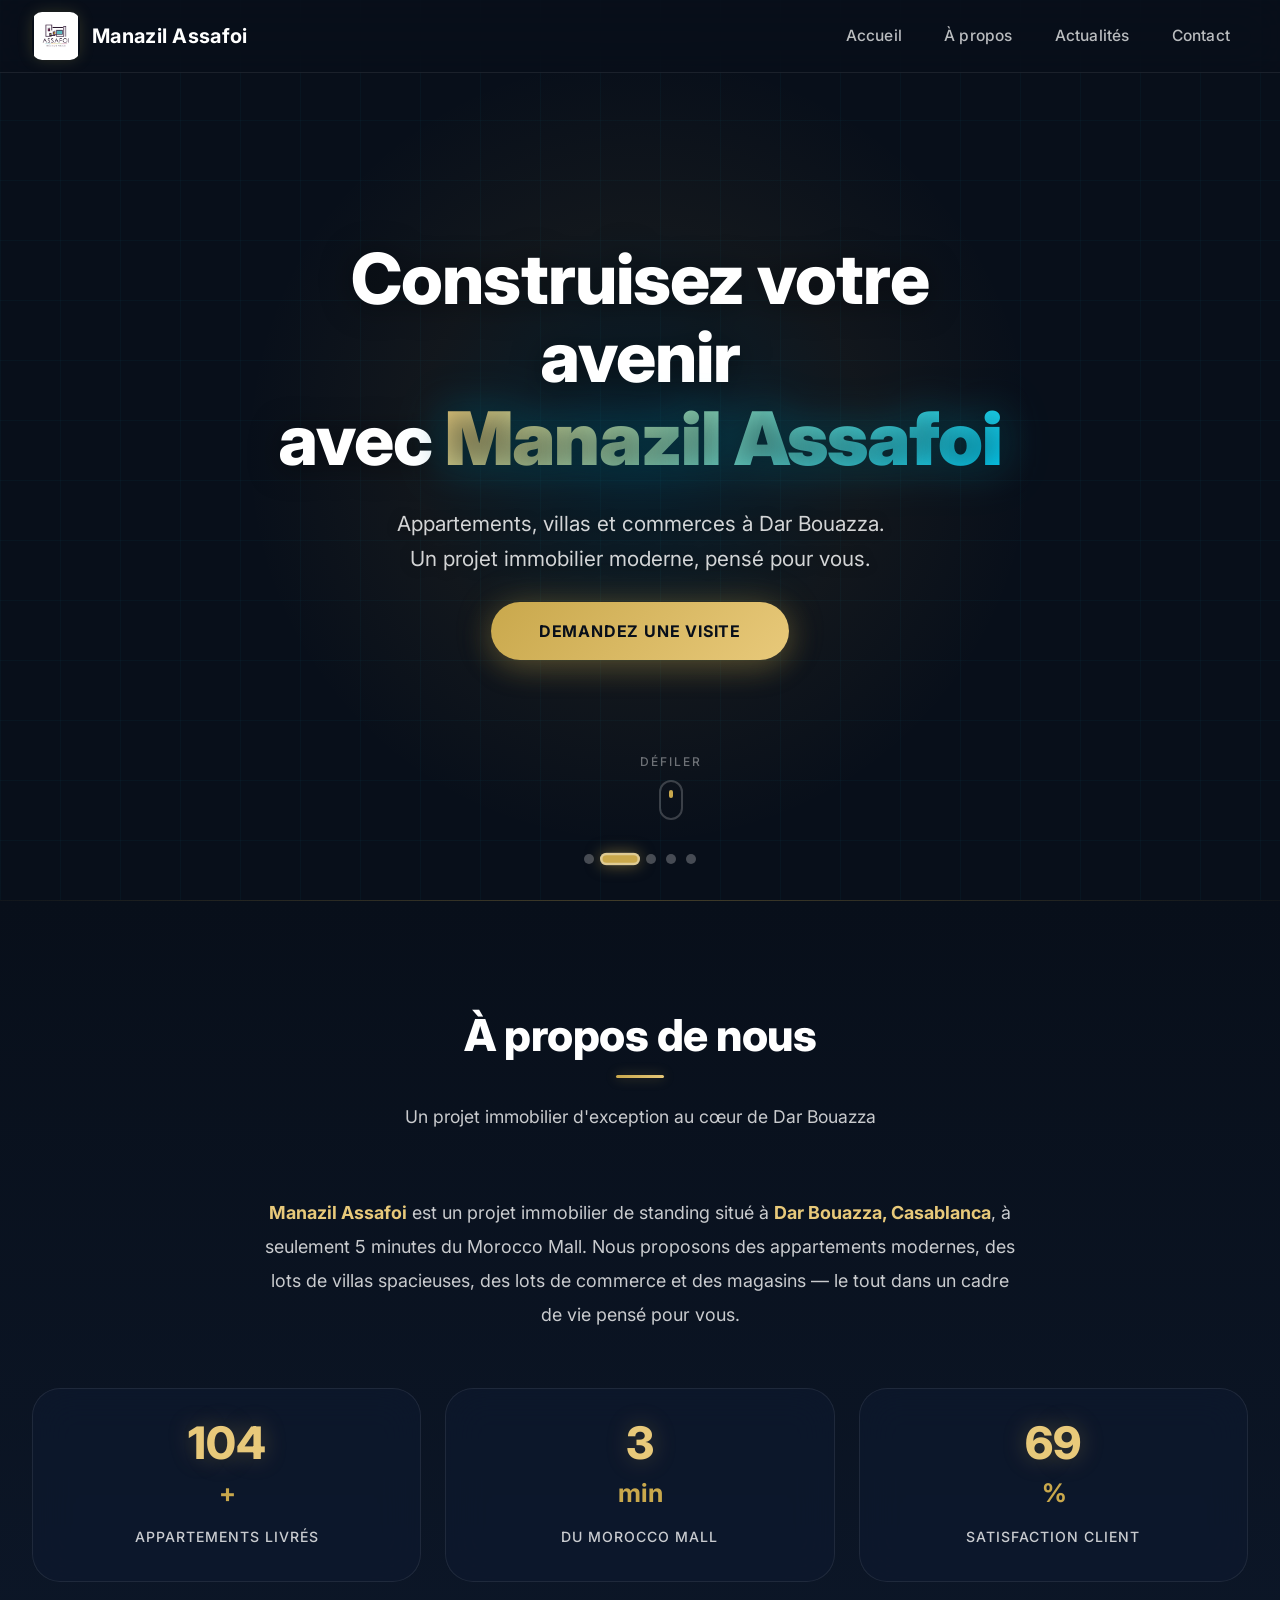
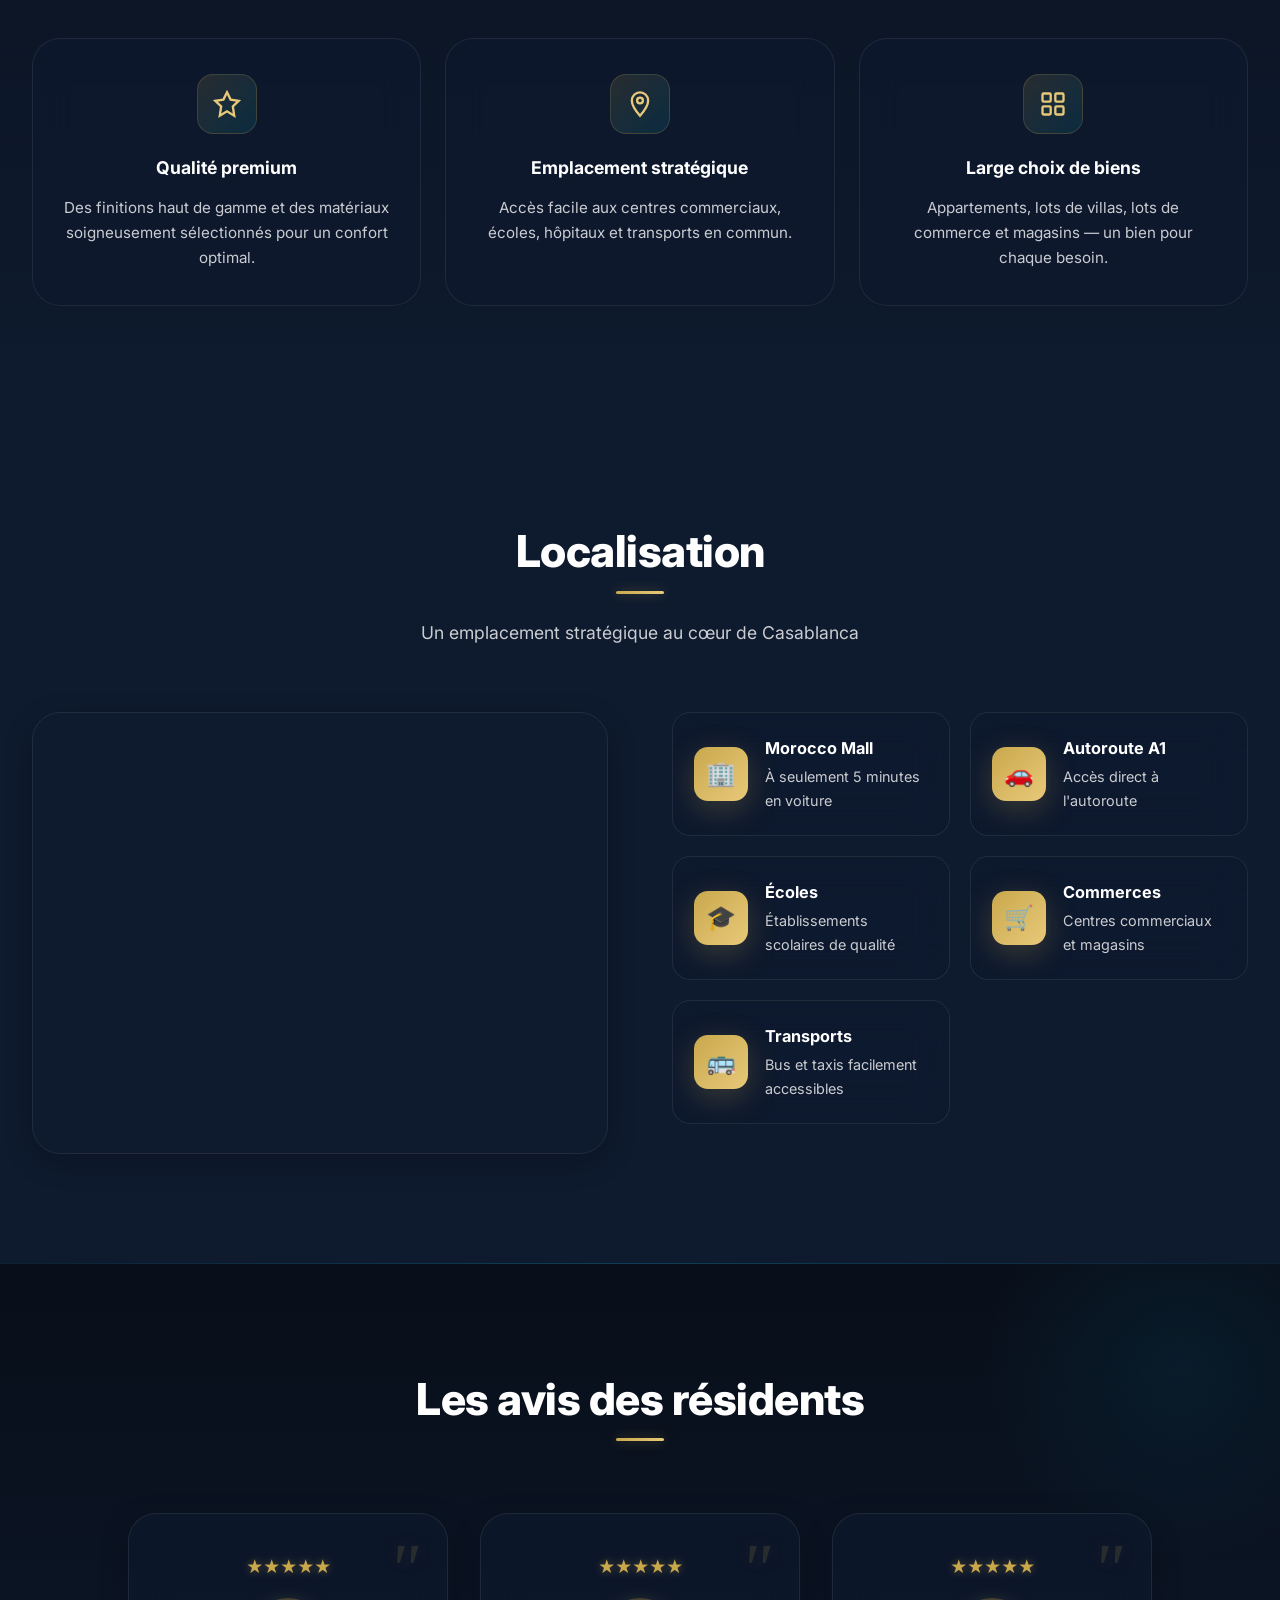
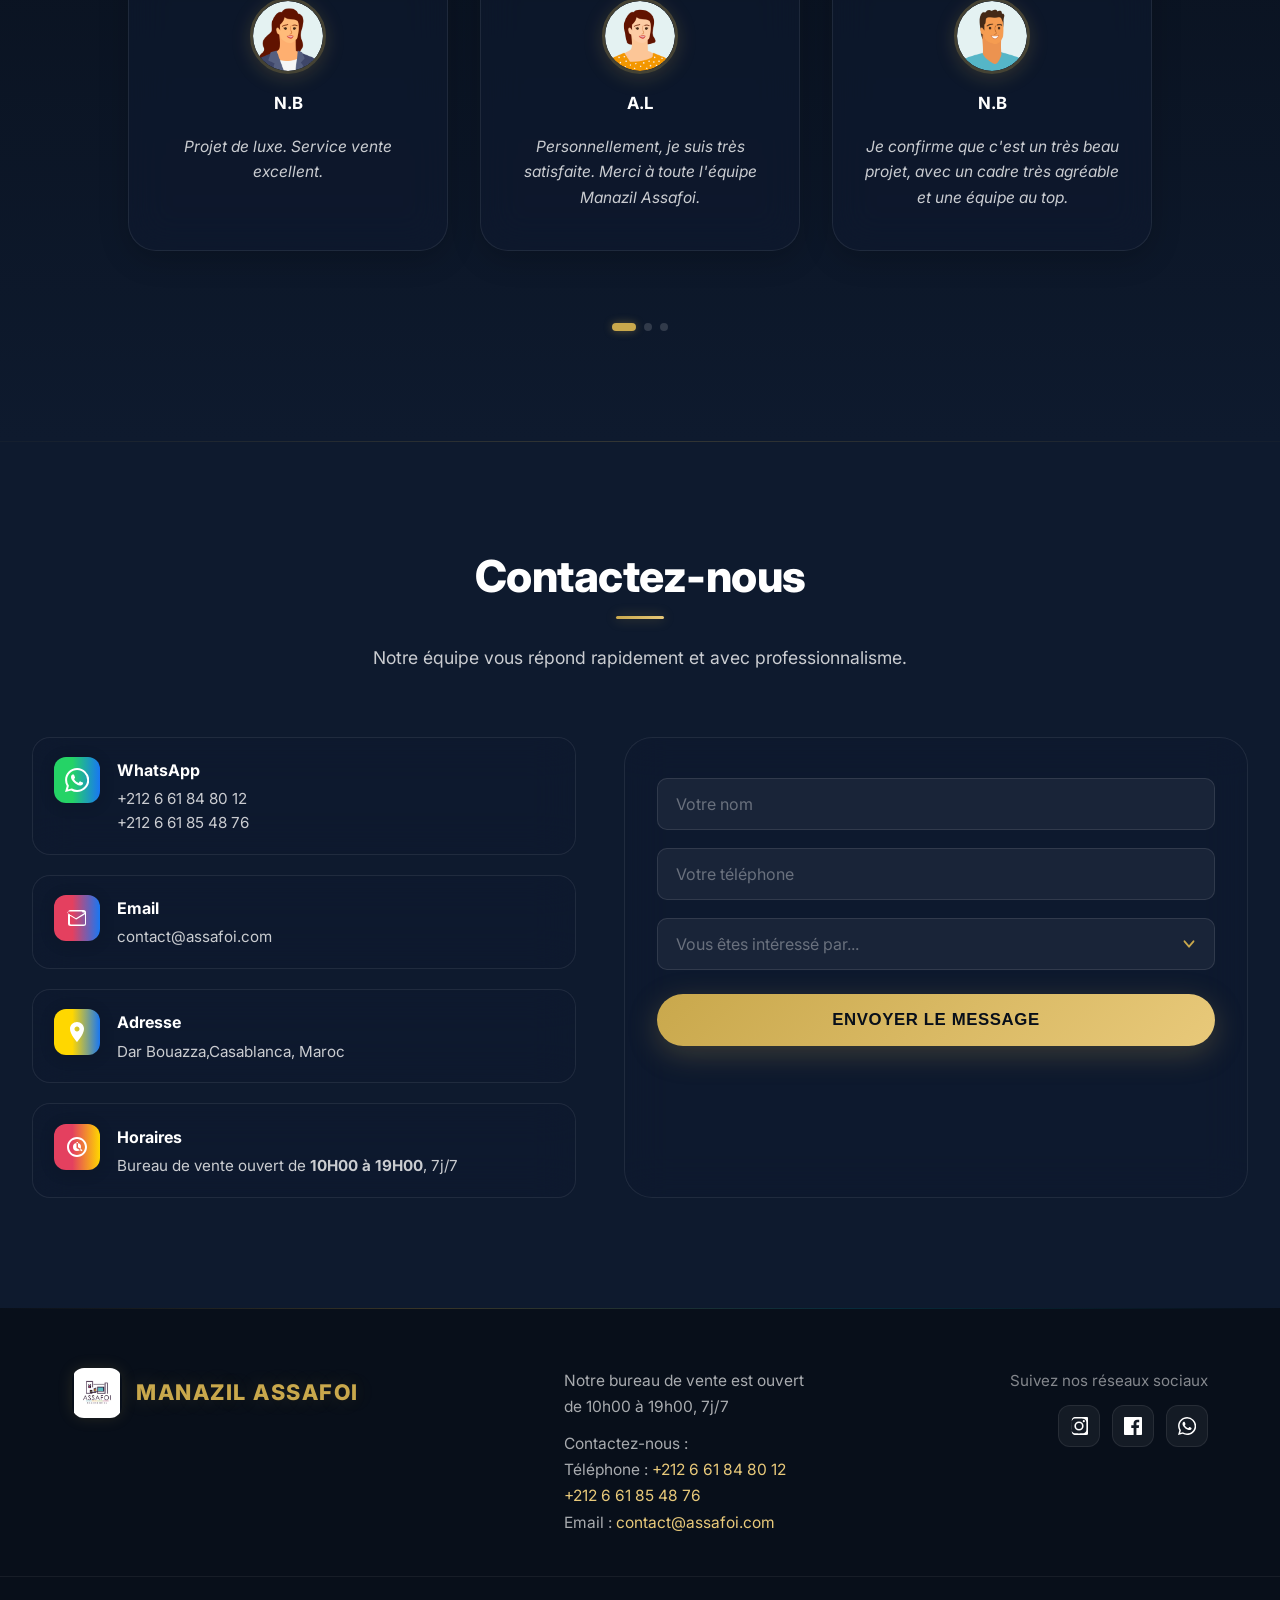
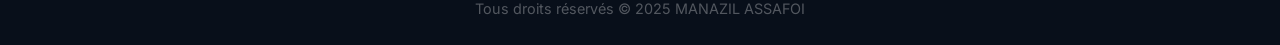
==== commit 001c3e5c: "update site" ====
--- a/index.html
+++ b/index.html
@@ -1,35 +1,42 @@
 <!DOCTYPE html>
 <html lang="fr">
+
 <head>
     <meta charset="UTF-8">
     <meta name="viewport" content="width=device-width, initial-scale=1.0">
     <title>Manazil Assafoi - Immobilier professionnel</title>
+    <meta name="description"
+        content="Manazil Assafoi – Appartements, villas et commerces haut de gamme à Dar Bouazza, Casablanca. À 5 minutes du Morocco Mall.">
+    <meta name="theme-color" content="#080f1a">
     <link rel="stylesheet" href="styles.css">
-    <link href="https://fonts.googleapis.com/css2?family=Inter:wght@300;400;500;600;700&display=swap" rel="stylesheet">
-    <link href="thank-you.html">
+    <link href="https://fonts.googleapis.com/css2?family=Inter:wght@300;400;500;600;700;800&display=swap"
+        rel="stylesheet">
 </head>
+
 <body>
     <!-- En-tête -->
     <header class="header">
-    <div class="container header-flex">
-        <a href="#accueil" class="logo-area">
-            <!-- Old logo image next to Manazil Assafoi -->
-            <img src="logo.png" alt="Logo Manazil Assafoi" class="logo-img" style="width:48px;height:48px;object-fit:contain;">
-            <span class="logo-text">Manazil Assafoi</span>
-        </a>
-        <nav class="navigation" id="main-nav">
-            <a href="#accueil">Accueil</a>
-            <a href="#a-propos">À propos</a>
-            <a href="actualite.html">Actualités</a>
-            <a href="#contact">Contact</a>
-        </nav>
-        <button class="menu-toggle" id="menu-toggle" aria-label="Menu">
-            <span></span>
-            <span></span>
-            <span></span>
-        </button>
-    </div>
-</header>
+        <div class="container header-flex">
+            <a href="#accueil" class="logo-area">
+                <!-- Old logo image next to Manazil Assafoi -->
+                <img src="logo.png" alt="Logo Manazil Assafoi" class="logo-img"
+                    style="width:48px;height:48px;object-fit:contain;">
+                <span class="logo-text">Manazil Assafoi</span>
+            </a>
+            <nav class="navigation" id="main-nav">
+                <a href="#accueil">Accueil</a>
+                <a href="#a-propos">À propos</a>
+                <a href="actualite.html">Actualités</a>
+                <a href="#contact">Contact</a>
+            </nav>
+            <button class="menu-toggle" id="menu-toggle" aria-label="Menu">
+                <span></span>
+                <span></span>
+                <span></span>
+            </button>
+        </div>
+    </header>
+    <div class="nav-overlay" id="nav-overlay"></div>
 
     <!-- Section Hero -->
     <section id="accueil" class="hero">
@@ -64,6 +71,10 @@
             </p>
             <a href="#contact" class="cta-button">Demandez une visite</a>
         </div>
+        <div class="scroll-indicator">
+            <span>Défiler</span>
+            <div class="scroll-arrow"></div>
+        </div>
     </section>
 
     <script>
@@ -78,7 +89,7 @@
             // Move slides
             const translateX = -currentSlide * 20; // 20% for each slide
             carouselSlides.style.transform = `translateX(${translateX}%)`;
-            
+
             // Update navigation dots
             navDots.forEach((dot, index) => {
                 dot.classList.toggle('active', index === currentSlide);
@@ -132,7 +143,7 @@
         function handleSwipe() {
             const swipeThreshold = 50;
             const diff = touchStartX - touchEndX;
-            
+
             if (Math.abs(diff) > swipeThreshold) {
                 if (diff > 0) {
                     nextSlide();
@@ -159,38 +170,83 @@
     </script>
 
     <!-- Section À propos -->
-    <section id="a-propos" class="about">
+    <section id="a-propos" class="about reveal-section">
         <div class="container">
             <div class="section-header">
                 <h2>À propos de nous</h2>
-                <p>Découvrez notre projet immobilier exceptionnel</p>
-            </div>
-            <div class="about-content">
-                <div class="about-text">
-                    <p>
-                        Manazil Assafoi est un projet immobilier situé à Dar Bouazza, Casablanca, 
-                        à seulement 5 minutes du Morocco Mall et proche de toutes les commodités.
+                <p>Un projet immobilier d'exception au cœur de Dar Bouazza</p>
+            </div>
+
+            <!-- Intro text centered -->
+            <div class="about-intro">
+                <p>
+                    <strong>Manazil Assafoi</strong> est un projet immobilier de standing situé à
+                    <strong>Dar Bouazza, Casablanca</strong>, à seulement 5 minutes du Morocco Mall.
+                    Nous proposons des appartements modernes, des lots de villas spacieuses,
+                    des lots de commerce et des magasins — le tout dans un cadre de vie pensé pour vous.
+                </p>
+            </div>
+
+            <!-- Stats row -->
+            <div class="about-stats">
+                <div class="about-stat-item">
+                    <span class="stat-number" data-target="150">0</span><span class="stat-plus">+</span>
+                    <span class="stat-label">Appartements livrés</span>
+                </div>
+                <div class="about-stat-item">
+                    <span class="stat-number" data-target="5">0</span><span class="stat-unit">min</span>
+                    <span class="stat-label">Du Morocco Mall</span>
+                </div>
+                <div class="about-stat-item">
+                    <span class="stat-number" data-target="100">0</span><span class="stat-unit">%</span>
+                    <span class="stat-label">Satisfaction client</span>
+                </div>
+            </div>
+
+            <!-- Feature cards -->
+            <div class="about-features">
+                <div class="about-feature-card">
+                    <div class="feature-icon">
+                        <svg width="28" height="28" fill="none" stroke="currentColor" stroke-width="2"
+                            viewBox="0 0 24 24">
+                            <path
+                                d="M12 2l3.09 6.26L22 9.27l-5 4.87L18.18 22 12 18.27 5.82 22 7 14.14l-5-4.87 6.91-1.01L12 2z" />
+                        </svg>
+                    </div>
+                    <h4>Qualité premium</h4>
+                    <p>Des finitions haut de gamme et des matériaux soigneusement sélectionnés pour un confort optimal.
                     </p>
-                    <p>
-                        Nous offrons une gamme complète de biens immobiliers : des appartements 
-                        modernes, des lots de villas spacieuses et des lots de commerce ainsi 
-                        que des magasins pour répondre à tous vos besoins.
-                    </p>
-                    <p>
-                        Notre emplacement stratégique vous garantit un accès facile aux centres 
-                        commerciaux, écoles, hôpitaux et transports en commun, faisant de 
-                        Manazil Assafoi l'adresse idéale pour votre investissement immobilier.
-                    </p>
-                </div>
-                <div class="about-image">
-                    <img src="assafoi.png" alt="Projet Manazil Assafoi">
+                </div>
+                <div class="about-feature-card">
+                    <div class="feature-icon">
+                        <svg width="28" height="28" fill="none" stroke="currentColor" stroke-width="2"
+                            viewBox="0 0 24 24">
+                            <path d="M12 2C8.13 2 5 5.13 5 9c0 5.25 7 13 7 13s7-7.75 7-13c0-3.87-3.13-7-7-7z" />
+                            <circle cx="12" cy="9" r="2.5" />
+                        </svg>
+                    </div>
+                    <h4>Emplacement stratégique</h4>
+                    <p>Accès facile aux centres commerciaux, écoles, hôpitaux et transports en commun.</p>
+                </div>
+                <div class="about-feature-card">
+                    <div class="feature-icon">
+                        <svg width="28" height="28" fill="none" stroke="currentColor" stroke-width="2"
+                            viewBox="0 0 24 24">
+                            <rect x="3" y="3" width="7" height="7" rx="1" />
+                            <rect x="14" y="3" width="7" height="7" rx="1" />
+                            <rect x="3" y="14" width="7" height="7" rx="1" />
+                            <rect x="14" y="14" width="7" height="7" rx="1" />
+                        </svg>
+                    </div>
+                    <h4>Large choix de biens</h4>
+                    <p>Appartements, lots de villas, lots de commerce et magasins — un bien pour chaque besoin.</p>
                 </div>
             </div>
         </div>
     </section>
 
     <!-- Section Localisation -->
-    <section id="localisation" class="location">
+    <section id="localisation" class="location reveal-section">
         <div class="container">
             <div class="section-header">
                 <h2>Localisation</h2>
@@ -199,13 +255,9 @@
             <div class="location-content">
                 <div class="location-map">
                     <div class="map-container">
-                        <iframe 
+                        <iframe
                             src="https://maps.google.com/maps?q=33.54504642097728,-7.727937667247765&hl=fr&z=15&output=embed"
-                            width="100%" 
-                            height="400" 
-                            style="border:0;" 
-                            allowfullscreen="" 
-                            loading="lazy" 
+                            width="100%" height="400" style="border:0;" allowfullscreen="" loading="lazy"
                             referrerpolicy="no-referrer-when-downgrade">
                         </iframe>
                     </div>
@@ -225,7 +277,7 @@
                             <p>Accès direct à l'autoroute</p>
                         </div>
                     </div>
-              
+
                     <div class="location-item">
                         <div class="location-icon">🎓</div>
                         <div class="location-text">
@@ -255,13 +307,13 @@
 
 
     <!-- Section Témoignages -->
-    <section class="testimonials">
+    <section class="testimonials reveal-section">
         <div class="section-title">
             <h2>Les avis des résidents</h2>
-
         </div>
         <div class="testimonial-container">
             <div class="testimonial-item">
+                <div class="testimonial-stars">★★★★★</div>
                 <div class="avatar">
                     <img src="avatar-4.png" alt="Avatar N.B">
                 </div>
@@ -269,6 +321,7 @@
                 <p>Projet de luxe. Service vente excellent.</p>
             </div>
             <div class="testimonial-item">
+                <div class="testimonial-stars">★★★★★</div>
                 <div class="avatar">
                     <img src="avatar-2.png" alt="Avatar A.L">
                 </div>
@@ -276,137 +329,167 @@
                 <p>Personnellement, je suis très satisfaite. Merci à toute l'équipe Manazil Assafoi.</p>
             </div>
             <div class="testimonial-item">
+                <div class="testimonial-stars">★★★★★</div>
                 <div class="avatar">
                     <img src="avatar-3.png" alt="Avatar N.B">
                 </div>
                 <h4>N.B</h4>
                 <p>Je confirme que c'est un très beau projet, avec un cadre très agréable et une équipe au top.</p>
             </div>
-            
         </div>
         <div class="testimonial-dots">
             <span class="dot active"></span>
             <span class="dot"></span>
+            <span class="dot"></span>
         </div>
     </section>
 
     <!-- Section Contact -->
-    <section id="contact" class="contact">
-  <div class="container">
-    <div class="section-header">
-      <h2>Contactez-nous</h2>
-      <p>Notre équipe vous répond rapidement et avec professionnalisme.</p>
-    </div>
-    <div class="contact-content-modern">
-      <div class="contact-info-modern">
-        <div class="contact-item-modern">
-          <div class="contact-icon-modern" style="background:linear-gradient(90deg,#25D366 40%,#1877F3 100%);">
-            <svg width="24" height="24" fill="#fff" viewBox="0 0 24 24"><path d="M17.472 14.382c-.297-.149-1.758-.867-2.03-.967-.273-.099-.471-.148-.67.15-.198.297-.767.966-.94 1.164-.173.198-.347.223-.644.075-.297-.149-1.255-.463-2.39-1.475-.883-.788-1.48-1.761-1.653-2.059-.173-.297-.018-.458.13-.606.134-.133.298-.347.446-.52.149-.174.198-.298.298-.497.099-.198.05-.372-.025-.521-.075-.149-.669-1.611-.916-2.207-.242-.579-.487-.5-.669-.51-.173-.008-.372-.01-.571-.01-.198 0-.52.074-.792.372-.272.297-1.04 1.016-1.04 2.479 0 1.462 1.065 2.875 1.213 3.074.149.198 2.099 3.205 5.077 4.372.709.306 1.262.489 1.694.626.712.227 1.36.195 1.872.118.571-.085 1.758-.719 2.006-1.413.248-.694.248-1.289.173-1.413-.074-.124-.272-.198-.57-.347zm-5.421 7.617h-.001a9.87 9.87 0 01-5.031-1.378l-.361-.214-3.741.982.998-3.648-.235-.374A9.86 9.86 0 012.1 12.045C2.111 6.479 6.58 2.01 12.153 2c2.671.004 5.181 1.043 7.072 2.936a9.935 9.935 0 012.929 7.086c-.013 5.566-4.482 10.035-10.056 10.035zm8.413-18.412A11.815 11.815 0 0012.153 0C5.453.011.111 5.36.1 12.057a11.822 11.822 0 001.633 6.061L.057 24l6.063-1.615a11.87 11.87 0 005.999 1.537h.005c6.699 0 12.142-5.348 12.153-11.942a11.82 11.82 0 00-3.488-8.093z"/></svg>
-          </div>
-          <div>
-            <h4>WhatsApp</h4>
-            <p><a href="https://wa.me/212661848012" target="_blank">+212 6 61 84 80 12<br>+212 6 61 85 48 76</a></p>
-          </div>
-        </div>
-        <div class="contact-item-modern">
-          <div class="contact-icon-modern" style="background:linear-gradient(90deg,#E4405F 40%,#1877F3 100%);">
-            <svg width="24" height="24" fill="#fff" viewBox="0 0 24 24"><path d="M21 6.5a2.5 2.5 0 0 0-2.5-2.5h-13A2.5 2.5 0 0 0 3 6.5v11A2.5 2.5 0 0 0 5.5 20h13a2.5 2.5 0 0 0 2.5-2.5v-11zm-1.5 0v.511l-8.5 5.314-8.5-5.314V6.5a1 1 0 0 1 1-1h13a1 1 0 0 1 1 1zm-17 1.634l8.25 5.162a1 1 0 0 0 1 0l8.25-5.162V17.5a1 1 0 0 1-1 1h-13a1 1 0 0 1-1-1V8.134z"/></svg>
-          </div>
-          <div>
-            <h4>Email</h4>
-            <p><a href="mailto:contact@assafoi.com">contact@assafoi.com</a></p>
-          </div>
-        </div>
-        <div class="contact-item-modern">
-          <div class="contact-icon-modern" style="background:linear-gradient(90deg,#ffd700 40%,#1877F3 100%);">
-            <svg width="24" height="24" fill="#fff" viewBox="0 0 24 24"><path d="M12 2C8.13 2 5 5.13 5 9c0 5.25 7 13 7 13s7-7.75 7-13c0-3.87-3.13-7-7-7zm0 9.5c-1.38 0-2.5-1.12-2.5-2.5S10.62 6.5 12 6.5s2.5 1.12 2.5 2.5S13.38 11.5 12 11.5z"/></svg>
-          </div>
-          <div>
-            <h4>Adresse</h4>
-            <p>Dar Bouazza,Casablanca, Maroc</p>
-          </div>
-        </div>
-        <div class="contact-item-modern">
-          <div class="contact-icon-modern" style="background:linear-gradient(90deg,#E4405F 40%,#ffd700 100%);">
-            <svg width="24" height="24" fill="#fff" viewBox="0 0 24 24"><path d="M12 8a4 4 0 1 1 0 8 4 4 0 0 1 0-8zm0-6C6.48 2 2 6.48 2 12s4.48 10 10 10 10-4.48 10-10S17.52 2 12 2zm0 18c-4.41 0-8-3.59-8-8s3.59-8 8-8 8 3.59 8 8-3.59 8-8 8zm.5-13h-1v6l5.25 3.15.75-1.23-4.5-2.67V7z"/></svg>
-          </div>
-          <div>
-            <h4>Horaires</h4>
-            <p>Bureau de vente ouvert de <strong>10H00 à 19H00</strong>, 7j/7</p>
-          </div>
-        </div>
-      </div>
-<form action="https://formspree.io/f/xkgvowoy" method="POST" class="contact-form-modern" autocomplete="off">
-  <div class="form-row">
-    <input type="text" name="name" placeholder="Votre nom" required autocomplete="off">
-  </div>
-  <div class="form-row">
-    <input type="tel" name="phone" placeholder="Votre téléphone" autocomplete="off">
-  </div>
-  <div class="form-row">
-    <select name="interest" required>
-      <option value="" disabled selected>Vous êtes intéressé par...</option>
-      <option value="appartements">Appartements</option>
-      <option value="villas">Lots de villa</option>
-      <option value="commerces">Lots de commerce</option>
-    </select>
-  </div>
-  <!-- Optional hidden subject -->
-  <input type="hidden" name="_subject" value="Nouveau message depuis le site web">
-  
-  <!-- Optional redirect after success -->
-  <input type="hidden" name="_next" value="thank-you.html">
-  
-  <button type="submit" class="submit-btn-modern">Envoyer le message</button>
-</form>
-
-    </div>
-  </div>
-</section>
-
-<section></section><!-- Pied de page -->
+    <section id="contact" class="contact reveal-section">
+        <div class="container">
+            <div class="section-header">
+                <h2>Contactez-nous</h2>
+                <p>Notre équipe vous répond rapidement et avec professionnalisme.</p>
+            </div>
+            <div class="contact-content-modern">
+                <div class="contact-info-modern">
+                    <div class="contact-item-modern">
+                        <div class="contact-icon-modern"
+                            style="background:linear-gradient(90deg,#25D366 40%,#1877F3 100%);">
+                            <svg width="24" height="24" fill="#fff" viewBox="0 0 24 24">
+                                <path
+                                    d="M17.472 14.382c-.297-.149-1.758-.867-2.03-.967-.273-.099-.471-.148-.67.15-.198.297-.767.966-.94 1.164-.173.198-.347.223-.644.075-.297-.149-1.255-.463-2.39-1.475-.883-.788-1.48-1.761-1.653-2.059-.173-.297-.018-.458.13-.606.134-.133.298-.347.446-.52.149-.174.198-.298.298-.497.099-.198.05-.372-.025-.521-.075-.149-.669-1.611-.916-2.207-.242-.579-.487-.5-.669-.51-.173-.008-.372-.01-.571-.01-.198 0-.52.074-.792.372-.272.297-1.04 1.016-1.04 2.479 0 1.462 1.065 2.875 1.213 3.074.149.198 2.099 3.205 5.077 4.372.709.306 1.262.489 1.694.626.712.227 1.36.195 1.872.118.571-.085 1.758-.719 2.006-1.413.248-.694.248-1.289.173-1.413-.074-.124-.272-.198-.57-.347zm-5.421 7.617h-.001a9.87 9.87 0 01-5.031-1.378l-.361-.214-3.741.982.998-3.648-.235-.374A9.86 9.86 0 012.1 12.045C2.111 6.479 6.58 2.01 12.153 2c2.671.004 5.181 1.043 7.072 2.936a9.935 9.935 0 012.929 7.086c-.013 5.566-4.482 10.035-10.056 10.035zm8.413-18.412A11.815 11.815 0 0012.153 0C5.453.011.111 5.36.1 12.057a11.822 11.822 0 001.633 6.061L.057 24l6.063-1.615a11.87 11.87 0 005.999 1.537h.005c6.699 0 12.142-5.348 12.153-11.942a11.82 11.82 0 00-3.488-8.093z" />
+                            </svg>
+                        </div>
+                        <div>
+                            <h4>WhatsApp</h4>
+                            <p><a href="https://wa.me/212661848012" target="_blank">+212 6 61 84 80 12<br>+212 6 61 85
+                                    48 76</a></p>
+                        </div>
+                    </div>
+                    <div class="contact-item-modern">
+                        <div class="contact-icon-modern"
+                            style="background:linear-gradient(90deg,#E4405F 40%,#1877F3 100%);">
+                            <svg width="24" height="24" fill="#fff" viewBox="0 0 24 24">
+                                <path
+                                    d="M21 6.5a2.5 2.5 0 0 0-2.5-2.5h-13A2.5 2.5 0 0 0 3 6.5v11A2.5 2.5 0 0 0 5.5 20h13a2.5 2.5 0 0 0 2.5-2.5v-11zm-1.5 0v.511l-8.5 5.314-8.5-5.314V6.5a1 1 0 0 1 1-1h13a1 1 0 0 1 1 1zm-17 1.634l8.25 5.162a1 1 0 0 0 1 0l8.25-5.162V17.5a1 1 0 0 1-1 1h-13a1 1 0 0 1-1-1V8.134z" />
+                            </svg>
+                        </div>
+                        <div>
+                            <h4>Email</h4>
+                            <p><a href="mailto:contact@assafoi.com">contact@assafoi.com</a></p>
+                        </div>
+                    </div>
+                    <div class="contact-item-modern">
+                        <div class="contact-icon-modern"
+                            style="background:linear-gradient(90deg,#ffd700 40%,#1877F3 100%);">
+                            <svg width="24" height="24" fill="#fff" viewBox="0 0 24 24">
+                                <path
+                                    d="M12 2C8.13 2 5 5.13 5 9c0 5.25 7 13 7 13s7-7.75 7-13c0-3.87-3.13-7-7-7zm0 9.5c-1.38 0-2.5-1.12-2.5-2.5S10.62 6.5 12 6.5s2.5 1.12 2.5 2.5S13.38 11.5 12 11.5z" />
+                            </svg>
+                        </div>
+                        <div>
+                            <h4>Adresse</h4>
+                            <p>Dar Bouazza,Casablanca, Maroc</p>
+                        </div>
+                    </div>
+                    <div class="contact-item-modern">
+                        <div class="contact-icon-modern"
+                            style="background:linear-gradient(90deg,#E4405F 40%,#ffd700 100%);">
+                            <svg width="24" height="24" fill="#fff" viewBox="0 0 24 24">
+                                <path
+                                    d="M12 8a4 4 0 1 1 0 8 4 4 0 0 1 0-8zm0-6C6.48 2 2 6.48 2 12s4.48 10 10 10 10-4.48 10-10S17.52 2 12 2zm0 18c-4.41 0-8-3.59-8-8s3.59-8 8-8 8 3.59 8 8-3.59 8-8 8zm.5-13h-1v6l5.25 3.15.75-1.23-4.5-2.67V7z" />
+                            </svg>
+                        </div>
+                        <div>
+                            <h4>Horaires</h4>
+                            <p>Bureau de vente ouvert de <strong>10H00 à 19H00</strong>, 7j/7</p>
+                        </div>
+                    </div>
+                </div>
+                <form action="https://formspree.io/f/xkgvowoy" method="POST" class="contact-form-modern"
+                    autocomplete="off">
+                    <div class="form-row">
+                        <input type="text" name="name" placeholder="Votre nom" required autocomplete="off">
+                    </div>
+                    <div class="form-row">
+                        <input type="tel" name="phone" placeholder="Votre téléphone" autocomplete="off">
+                    </div>
+                    <div class="form-row">
+                        <select name="interest" required>
+                            <option value="" disabled selected>Vous êtes intéressé par...</option>
+                            <option value="appartements">Appartements</option>
+                            <option value="villas">Lots de villa</option>
+                            <option value="commerces">Lots de commerce</option>
+                            <option value="commerces">Magazins</option>
+                        </select>
+                    </div>
+                    <!-- Optional hidden subject -->
+                    <input type="hidden" name="_subject" value="Nouveau message depuis le site web">
+
+                    <!-- Optional redirect after success -->
+                    <input type="hidden" name="_next" value="thank-you.html">
+
+                    <button type="submit" class="submit-btn-modern">Envoyer le message</button>
+                </form>
+
+            </div>
+        </div>
+    </section>
+
+    <section></section><!-- Pied de page -->
     <footer class="footer">
-  <div class="footer-content">
-    <div class="footer-logo-block">
-      <img src="logo.png" alt="Manazil Assafoi" class="footer-logo" />
-      <span class="footer-brand">MANAZIL ASSAFOI</span>
-    </div>
-    <div class="footer-info">
-      <div>
-        <p>Notre bureau de vente est ouvert<br>de 10h00 à 19h00, 7j/7</p>
-      </div>
-      <div>
-        <p>Contactez-nous :</p>
-        <p>Téléphone : <a href="tel:+212661848012">+212 6 61 84 80 12 <br> +212 6 61 85 48 76</a></p>
-        <p>Email : <a href="mailto:contact@assafoi.com">contact@assafoi.com</a></p>
-      </div>
-    </div>
-    <div class="footer-social">
-      <span>Suivez nos réseaux sociaux</span>
-      <div class="social-icons">
-        <a href="https://www.instagram.com/manazil_assafoi/" target="_blank" class="social-icon" aria-label="Instagram">
-          <!-- Instagram SVG -->
-          <svg width="22" height="22" fill="#fff" viewBox="0 0 24 24"><path d="M12 2.163c3.204 0 3.584.012 4.85.07 1.366.062 2.633.334 3.608 1.308.974.974 1.246 2.241 1.308 3.608.058 1.266.069 1.646.069 4.85s-.012 3.584-.07 4.85c-.062 1.366-.334 2.633-1.308 3.608-.974.974-2.241 1.246-3.608 1.308-1.266.058-1.646.069-4.85.069s-3.584-.012-4.85-.07c-1.366-.062-2.633-.334-3.608-1.308-.974-.974-1.246-2.241-1.308-3.608C2.175 15.647 2.163 15.267 2.163 12s.012-3.584.07-4.85c.062-1.366.334-2.633 1.308-3.608C4.515 2.497 5.782 2.225 7.148 2.163 8.414 2.105 8.794 2.163 12 2.163zm0-2.163C8.741 0 8.332.012 7.052.07 5.771.128 4.659.363 3.678 1.344 2.697 2.325 2.462 3.437 2.404 4.718 2.346 5.998 2.334 6.407 2.334 12c0 5.593.012 6.002.07 7.282.058 1.281.293 2.393 1.274 3.374.981.981 2.093 1.216 3.374 1.274 1.28.058 1.689.07 7.282.07s6.002-.012 7.282-.07c1.281-.058 2.393-.293 3.374-1.274.981-.981 1.216-2.093 1.274-3.374.058-1.28.07-1.689.07-7.282s-.012-6.002-.07-7.282c-.058-1.281-.293-2.393-1.274-3.374-.981-.981-2.093-1.216-3.374-1.274C17.668.012 17.259 0 12 0zm0 5.838a6.162 6.162 0 1 0 0 12.324 6.162 6.162 0 0 0 0-12.324zm0 10.162a3.999 3.999 0 1 1 0-7.998 3.999 3.999 0 0 1 0 7.998zm6.406-11.845a1.44 1.44 0 1 0 0 2.88 1.44 1.44 0 0 0 0-2.88z"/></svg>
-        </a>
-        <a href="https://web.facebook.com/profile.php?id=61556008020815" target="_blank" class="social-icon" aria-label="Facebook">
-          <!-- Facebook SVG -->
-          <svg width="22" height="22" fill="#fff" viewBox="0 0 24 24"><path d="M22.675 0h-21.35C.597 0 0 .597 0 1.326v21.348C0 23.403.597 24 1.326 24h11.495v-9.294H9.691v-3.622h3.13V8.413c0-3.1 1.893-4.788 4.659-4.788 1.325 0 2.463.099 2.797.143v3.24l-1.918.001c-1.504 0-1.797.715-1.797 1.763v2.313h3.587l-.467 3.622h-3.12V24h6.116C23.403 24 24 23.403 24 22.674V1.326C24 .597 23.403 0 22.675 0"/></svg>
-        </a>
-        <a href="https://wa.me/212661848012" target="_blank" class="social-icon" aria-label="WhatsApp">
-          <!-- WhatsApp SVG with matching viewBox -->
-          <svg width="22" height="22" fill="#fff" viewBox="0 0 24 24">
-  <path d="M17.472 14.382c-.297-.149-1.758-.867-2.03-.967-.273-.099-.471-.148-.67.15-.198.297-.767.966-.94 1.164-.173.198-.347.223-.644.075-.297-.149-1.255-.463-2.39-1.475-.883-.788-1.48-1.761-1.653-2.059-.173-.297-.018-.458.13-.606.134-.133.298-.347.446-.52.149-.174.198-.298.298-.497.099-.198.05-.372-.025-.521-.075-.149-.669-1.611-.916-2.207-.242-.579-.487-.5-.669-.51-.173-.008-.372-.01-.571-.01-.198 0-.52.074-.792.372-.272.297-1.04 1.016-1.04 2.479 0 1.462 1.065 2.875 1.213 3.074.149.198 2.099 3.205 5.077 4.372.709.306 1.262.489 1.694.626.712.227 1.36.195 1.872.118.571-.085 1.758-.719 2.006-1.413.248-.694.248-1.289.173-1.413-.074-.124-.272-.198-.57-.347zm-5.421 7.617h-.001a9.87 9.87 0 01-5.031-1.378l-.361-.214-3.741.982.998-3.648-.235-.374A9.86 9.86 0 012.1 12.045C2.111 6.479 6.58 2.01 12.153 2c2.671.004 5.181 1.043 7.072 2.936a9.935 9.935 0 012.929 7.086c-.013 5.566-4.482 10.035-10.056 10.035zm8.413-18.412A11.815 11.815 0 0012.153 0C5.453.011.111 5.36.1 12.057a11.822 11.822 0 001.633 6.061L.057 24l6.063-1.615a11.87 11.87 0 005.999 1.537h.005c6.699 0 12.142-5.348 12.153-11.942a11.82 11.82 0 00-3.488-8.093z"/>
-</svg>
-        </a>
-      </div>
-    </div>
-  </div>
-  <hr class="footer-divider">
-  <div class="footer-bottom">
-    <span>Tous droits réservés © 2025 MANAZIL ASSAFOI</span>
-  </div>
-</footer>
+        <div class="footer-content">
+            <div class="footer-logo-block">
+                <img src="logo.png" alt="Manazil Assafoi" class="footer-logo" />
+                <span class="footer-brand">MANAZIL ASSAFOI</span>
+            </div>
+            <div class="footer-info">
+                <div>
+                    <p>Notre bureau de vente est ouvert<br>de 10h00 à 19h00, 7j/7</p>
+                </div>
+                <div>
+                    <p>Contactez-nous :</p>
+                    <p>Téléphone : <a href="tel:+212661848012">+212 6 61 84 80 12 <br> +212 6 61 85 48 76</a></p>
+                    <p>Email : <a href="mailto:contact@assafoi.com">contact@assafoi.com</a></p>
+                </div>
+            </div>
+            <div class="footer-social">
+                <span>Suivez nos réseaux sociaux</span>
+                <div class="social-icons">
+                    <a href="https://www.instagram.com/manazil_assafoi/" target="_blank" class="social-icon"
+                        aria-label="Instagram">
+                        <!-- Instagram SVG -->
+                        <svg width="22" height="22" fill="#fff" viewBox="0 0 24 24">
+                            <path
+                                d="M12 2.163c3.204 0 3.584.012 4.85.07 1.366.062 2.633.334 3.608 1.308.974.974 1.246 2.241 1.308 3.608.058 1.266.069 1.646.069 4.85s-.012 3.584-.07 4.85c-.062 1.366-.334 2.633-1.308 3.608-.974.974-2.241 1.246-3.608 1.308-1.266.058-1.646.069-4.85.069s-3.584-.012-4.85-.07c-1.366-.062-2.633-.334-3.608-1.308-.974-.974-1.246-2.241-1.308-3.608C2.175 15.647 2.163 15.267 2.163 12s.012-3.584.07-4.85c.062-1.366.334-2.633 1.308-3.608C4.515 2.497 5.782 2.225 7.148 2.163 8.414 2.105 8.794 2.163 12 2.163zm0-2.163C8.741 0 8.332.012 7.052.07 5.771.128 4.659.363 3.678 1.344 2.697 2.325 2.462 3.437 2.404 4.718 2.346 5.998 2.334 6.407 2.334 12c0 5.593.012 6.002.07 7.282.058 1.281.293 2.393 1.274 3.374.981.981 2.093 1.216 3.374 1.274 1.28.058 1.689.07 7.282.07s6.002-.012 7.282-.07c1.281-.058 2.393-.293 3.374-1.274.981-.981 1.216-2.093 1.274-3.374.058-1.28.07-1.689.07-7.282s-.012-6.002-.07-7.282c-.058-1.281-.293-2.393-1.274-3.374-.981-.981-2.093-1.216-3.374-1.274C17.668.012 17.259 0 12 0zm0 5.838a6.162 6.162 0 1 0 0 12.324 6.162 6.162 0 0 0 0-12.324zm0 10.162a3.999 3.999 0 1 1 0-7.998 3.999 3.999 0 0 1 0 7.998zm6.406-11.845a1.44 1.44 0 1 0 0 2.88 1.44 1.44 0 0 0 0-2.88z" />
+                        </svg>
+                    </a>
+                    <a href="https://web.facebook.com/profile.php?id=61556008020815" target="_blank" class="social-icon"
+                        aria-label="Facebook">
+                        <!-- Facebook SVG -->
+                        <svg width="22" height="22" fill="#fff" viewBox="0 0 24 24">
+                            <path
+                                d="M22.675 0h-21.35C.597 0 0 .597 0 1.326v21.348C0 23.403.597 24 1.326 24h11.495v-9.294H9.691v-3.622h3.13V8.413c0-3.1 1.893-4.788 4.659-4.788 1.325 0 2.463.099 2.797.143v3.24l-1.918.001c-1.504 0-1.797.715-1.797 1.763v2.313h3.587l-.467 3.622h-3.12V24h6.116C23.403 24 24 23.403 24 22.674V1.326C24 .597 23.403 0 22.675 0" />
+                        </svg>
+                    </a>
+                    <a href="https://wa.me/212661848012" target="_blank" class="social-icon" aria-label="WhatsApp">
+                        <!-- WhatsApp SVG with matching viewBox -->
+                        <svg width="22" height="22" fill="#fff" viewBox="0 0 24 24">
+                            <path
+                                d="M17.472 14.382c-.297-.149-1.758-.867-2.03-.967-.273-.099-.471-.148-.67.15-.198.297-.767.966-.94 1.164-.173.198-.347.223-.644.075-.297-.149-1.255-.463-2.39-1.475-.883-.788-1.48-1.761-1.653-2.059-.173-.297-.018-.458.13-.606.134-.133.298-.347.446-.52.149-.174.198-.298.298-.497.099-.198.05-.372-.025-.521-.075-.149-.669-1.611-.916-2.207-.242-.579-.487-.5-.669-.51-.173-.008-.372-.01-.571-.01-.198 0-.52.074-.792.372-.272.297-1.04 1.016-1.04 2.479 0 1.462 1.065 2.875 1.213 3.074.149.198 2.099 3.205 5.077 4.372.709.306 1.262.489 1.694.626.712.227 1.36.195 1.872.118.571-.085 1.758-.719 2.006-1.413.248-.694.248-1.289.173-1.413-.074-.124-.272-.198-.57-.347zm-5.421 7.617h-.001a9.87 9.87 0 01-5.031-1.378l-.361-.214-3.741.982.998-3.648-.235-.374A9.86 9.86 0 012.1 12.045C2.111 6.479 6.58 2.01 12.153 2c2.671.004 5.181 1.043 7.072 2.936a9.935 9.935 0 012.929 7.086c-.013 5.566-4.482 10.035-10.056 10.035zm8.413-18.412A11.815 11.815 0 0012.153 0C5.453.011.111 5.36.1 12.057a11.822 11.822 0 001.633 6.061L.057 24l6.063-1.615a11.87 11.87 0 005.999 1.537h.005c6.699 0 12.142-5.348 12.153-11.942a11.82 11.82 0 00-3.488-8.093z" />
+                        </svg>
+                    </a>
+                </div>
+            </div>
+        </div>
+        <hr class="footer-divider">
+        <div class="footer-bottom">
+            <span>Tous droits réservés © 2025 MANAZIL ASSAFOI</span>
+        </div>
+    </footer>
 
     <script src="script.js"></script>
 </body>
+
 </html>
--- a/styles.css
+++ b/styles.css
@@ -1,1854 +1,1544 @@
-/* Variables CSS modernisées */
+/* ============================================================
+   MANAZIL ASSAFOI — Design System v3 (Futuristic)
+   Luxury Real Estate · Dar Bouazza, Casablanca
+   ============================================================ */
+
+/* ── 1. DESIGN TOKENS ─────────────────────────────────────── */
 :root {
-    --primary-color: #1a1a2e;
-    --secondary-color: #ffd700;
-    --accent-color: #ffed4e;
-    --text-dark: #1a1a2e;
-    --text-light: #666;
-    --white: #ffffff;
-    --light-gray: #f8f9fa;
-    --dark-gray: #2d2d44;
-    --gradient-primary: linear-gradient(135deg, #1a1a2e 0%, #16213e 100%);
-    --gradient-secondary: linear-gradient(135deg, #ffd700 0%, #ffed4e 100%);
-    --gradient-hero: linear-gradient(135deg, #1a1a2e 0%, #16213e 50%, #0f3460 100%);
-    --shadow: 0 10px 30px rgba(0, 0, 0, 0.1);
-    --shadow-hover: 0 20px 40px rgba(0, 0, 0, 0.15);
-    --shadow-card: 0 8px 25px rgba(0, 0, 0, 0.08);
-    --transition: all 0.4s cubic-bezier(0.4, 0, 0.2, 1);
-    --border-radius: 20px;
-    --border-radius-small: 12px;
-}
-
-/* Reset et base modernisé */
-* {
-    margin: 0;
-    padding: 0;
-    box-sizing: border-box;
-}
+  /* Palette — Dark Futuristic */
+  --navy:          #080f1a;
+  --navy-mid:      #0e1a2e;
+  --navy-light:    #152238;
+  --navy-surface:  #111d33;
+  --gold:          #c9a84c;
+  --gold-light:    #e8c97a;
+  --gold-pale:     #f5e9c8;
+  --accent-glow:   #00d4ff;
+  --accent-teal:   #0abab5;
+  --cream:         #f8f6f1;
+  --white:         #ffffff;
+  --text-dark:     #0d1b2a;
+  --text-mid:      #3d5166;
+  --text-muted:    #7a8fa6;
+  --text-light:    rgba(255,255,255,.78);
+  --border:        #e8ecf2;
+  --border-dark:   rgba(255,255,255,.08);
+
+  /* Gradients */
+  --grad-navy:     linear-gradient(135deg, #080f1a 0%, #0e1a2e 60%, #152238 100%);
+  --grad-gold:     linear-gradient(135deg, #c9a84c 0%, #e8c97a 100%);
+  --grad-hero:     linear-gradient(160deg, rgba(8,15,26,.92) 0%, rgba(8,15,26,.65) 50%, rgba(8,15,26,.40) 100%);
+  --grad-glow:     linear-gradient(135deg, rgba(0,212,255,.15) 0%, rgba(201,168,76,.15) 100%);
+  --grad-section:  linear-gradient(180deg, #080f1a 0%, #0e1a2e 100%);
+  --grad-card:     linear-gradient(145deg, rgba(255,255,255,.06) 0%, rgba(255,255,255,.02) 100%);
+
+  /* Shadows */
+  --shadow-sm:     0 2px 8px rgba(0,0,0,.15);
+  --shadow-md:     0 8px 30px rgba(0,0,0,.2);
+  --shadow-lg:     0 20px 60px rgba(0,0,0,.3);
+  --shadow-gold:   0 8px 30px rgba(201,168,76,.25);
+  --shadow-glow:   0 0 30px rgba(0,212,255,.15);
+  --shadow-glow-gold: 0 0 30px rgba(201,168,76,.2);
+
+  /* Glass effect */
+  --glass-bg:      rgba(14,26,46,.65);
+  --glass-border:  rgba(255,255,255,.08);
+  --glass-blur:    blur(20px);
+
+  /* UI */
+  --radius-sm:     10px;
+  --radius-md:     18px;
+  --radius-lg:     28px;
+  --radius-pill:   999px;
+  --transition:    all 0.35s cubic-bezier(.4,0,.2,1);
+}
+
+/* ── 2. RESET & BASE ──────────────────────────────────────── */
+*, *::before, *::after { margin: 0; padding: 0; box-sizing: border-box; }
+
+html { scroll-behavior: smooth; }
 
 body {
-    font-family: 'Inter', -apple-system, BlinkMacSystemFont, sans-serif;
-    line-height: 1.6;
-    color: var(--text-dark);
-    overflow-x: hidden;
-    background: var(--white);
-}
+  font-family: 'Inter', -apple-system, BlinkMacSystemFont, 'Segoe UI', sans-serif;
+  font-size: 16px;
+  line-height: 1.65;
+  color: var(--white);
+  background: var(--navy);
+  overflow-x: hidden;
+  -webkit-font-smoothing: antialiased;
+  -moz-osx-font-smoothing: grayscale;
+}
+
+img, iframe, svg { max-width: 100%; display: block; }
+
+a { color: inherit; text-decoration: none; }
 
 .container {
-    max-width: 1400px;
-    margin: 0 auto;
-    padding: 0 2rem;
-}
-
-/* En-tête modernisé */
+  max-width: 1300px;
+  margin: 0 auto;
+  padding: 0 2rem;
+}
+
+/* ── 3. TYPOGRAPHY UTILITIES ──────────────────────────────── */
+.section-header {
+  text-align: center;
+  margin-bottom: 4rem;
+}
+
+.section-header h2,
+.section-title h2 {
+  font-size: clamp(2rem, 4vw, 2.75rem);
+  font-weight: 800;
+  letter-spacing: -.5px;
+  color: var(--white);
+  line-height: 1.15;
+  margin-bottom: .5rem;
+  position: relative;
+  display: inline-block;
+}
+
+.section-header h2::after,
+.section-title h2::after {
+  content: '';
+  display: block;
+  width: 48px;
+  height: 3px;
+  border-radius: var(--radius-pill);
+  background: var(--grad-gold);
+  margin: 14px auto 0;
+  box-shadow: 0 0 12px rgba(201,168,76,.4);
+}
+
+.section-header p,
+.section-title p {
+  font-size: 1.1rem;
+  color: var(--text-light);
+  max-width: 560px;
+  margin: 1rem auto 0;
+  line-height: 1.7;
+}
+
+/* ── 4. HEADER ────────────────────────────────────────────── */
 .header {
-    background: linear-gradient(90deg, #181A20 60%, #1877F3 100%);
-    box-shadow: 0 2px 16px rgba(24, 26, 32, 0.08);
-    padding: 0;
-    position: sticky;
-    top: 0;
-    z-index: 100;
+  background: rgba(8,15,26,.75);
+  backdrop-filter: var(--glass-blur);
+  -webkit-backdrop-filter: var(--glass-blur);
+  border-bottom: 1px solid var(--glass-border);
+  position: fixed;
+  top: 0;
+  left: 0;
+  right: 0;
+  z-index: 1000;
+  transition: var(--transition);
+}
+
+.header.scrolled {
+  background: rgba(8,15,26,.92);
+  box-shadow: 0 4px 30px rgba(0,0,0,.3);
+  border-bottom-color: rgba(201,168,76,.15);
 }
 
 .header-flex {
-    display: flex;
+  display: flex;
+  align-items: center;
+  justify-content: space-between;
+  padding: 0 2rem;
+  min-height: 72px;
+}
+
+/* Logo */
+.logo-area {
+  display: flex;
+  align-items: center;
+  gap: 12px;
+  transition: opacity .2s;
+}
+.logo-area:hover { opacity: .85; }
+
+.logo-img {
+  width: 44px;
+  height: 44px;
+  object-fit: contain;
+  border-radius: 10px;
+  box-shadow: 0 0 15px rgba(201,168,76,.2);
+}
+
+.logo-text {
+  font-size: 1.25rem;
+  font-weight: 700;
+  color: var(--white);
+  letter-spacing: .3px;
+}
+
+/* Navigation */
+.navigation {
+  display: flex;
+  gap: 6px;
+  align-items: center;
+}
+
+.navigation a {
+  color: rgba(255,255,255,.72);
+  font-size: .97rem;
+  font-weight: 500;
+  padding: 8px 18px;
+  border-radius: var(--radius-sm);
+  position: relative;
+  transition: var(--transition);
+  letter-spacing: .2px;
+}
+
+.navigation a::after {
+  content: '';
+  position: absolute;
+  bottom: 2px;
+  left: 18px;
+  right: 18px;
+  height: 2px;
+  border-radius: var(--radius-pill);
+  background: var(--gold);
+  transform: scaleX(0);
+  transform-origin: left;
+  transition: transform .3s ease;
+  box-shadow: 0 0 8px rgba(201,168,76,.5);
+}
+
+.navigation a:hover { color: var(--white); }
+.navigation a:hover::after,
+.navigation a.active::after { transform: scaleX(1); }
+.navigation a.active { color: var(--white); }
+
+/* Mobile toggle */
+.menu-toggle {
+  display: none;
+  flex-direction: column;
+  gap: 5px;
+  background: none;
+  border: none;
+  cursor: pointer;
+  padding: 8px;
+  z-index: 1001;
+}
+
+.menu-toggle span {
+  display: block;
+  width: 26px;
+  height: 2.5px;
+  background: var(--white);
+  border-radius: var(--radius-pill);
+  transition: .3s;
+}
+
+.menu-toggle.active span:nth-child(1) { transform: rotate(45deg) translate(5px, 5.5px); }
+.menu-toggle.active span:nth-child(2) { opacity: 0; transform: translateX(-8px); }
+.menu-toggle.active span:nth-child(3) { transform: rotate(-45deg) translate(5px, -5.5px); }
+
+/* Header slide-in */
+@keyframes headerSlideDown {
+  from { transform: translateY(-100%); opacity: 0; }
+  to   { transform: translateY(0);     opacity: 1; }
+}
+.header { animation: headerSlideDown .5s ease-out; }
+
+
+/* ── 5. HERO ──────────────────────────────────────────────── */
+.hero {
+  position: relative;
+  height: 100vh;
+  min-height: 600px;
+  display: flex;
+  align-items: center;
+  justify-content: center;
+  overflow: hidden;
+  background: var(--navy);
+}
+
+/* Futuristic grid overlay */
+.hero::before {
+  content: '';
+  position: absolute;
+  inset: 0;
+  z-index: 2;
+  background-image:
+    linear-gradient(rgba(0,212,255,.03) 1px, transparent 1px),
+    linear-gradient(90deg, rgba(0,212,255,.03) 1px, transparent 1px);
+  background-size: 60px 60px;
+  pointer-events: none;
+  animation: gridPulse 8s ease-in-out infinite alternate;
+}
+
+@keyframes gridPulse {
+  0%   { opacity: .3; }
+  100% { opacity: .7; }
+}
+
+/* Radial glow behind content */
+.hero::after {
+  content: '';
+  position: absolute;
+  top: 50%;
+  left: 50%;
+  transform: translate(-50%, -50%);
+  width: 800px;
+  height: 800px;
+  border-radius: 50%;
+  background: radial-gradient(circle, rgba(0,212,255,.08) 0%, rgba(201,168,76,.05) 40%, transparent 70%);
+  z-index: 2;
+  pointer-events: none;
+}
+
+/* Carousel layer */
+.hero-carousel {
+  position: absolute;
+  inset: 0;
+  z-index: 1;
+}
+
+.carousel-container {
+  width: 100%;
+  height: 100%;
+  overflow: hidden;
+  position: relative;
+}
+
+.carousel-slides {
+  display: flex;
+  width: 500%;
+  height: 100%;
+  transition: transform .9s cubic-bezier(.4,0,.2,1);
+}
+
+.carousel-slide {
+  width: 20%;
+  height: 100%;
+  background-size: cover;
+  background-position: center;
+  background-repeat: no-repeat;
+  position: relative;
+}
+
+.carousel-slide::after {
+  content: '';
+  position: absolute;
+  inset: 0;
+  background: var(--grad-hero);
+}
+
+/* Slide images */
+.slide-1 { background-image: url('https://images.unsplash.com/photo-1512917774080-9991f1c4c750?auto=format&fit=crop&w=1920&q=80'); }
+.slide-2 { background-image: url('https://images.unsplash.com/photo-1600596542815-ffad4c1539a9?auto=format&fit=crop&w=1920&q=80'); }
+.slide-3 { background-image: url('https://images.unsplash.com/photo-1512917774080-9991f1c4c750?auto=format&fit=crop&w=1920&q=80'); }
+.slide-4 { background-image: url('https://images.unsplash.com/photo-1600596542815-ffad4c1539a9?auto=format&fit=crop&w=1920&q=80'); }
+.slide-5 { background-image: url('https://images.unsplash.com/photo-1600585154340-be6161a56a0c?auto=format&fit=crop&w=1920&q=80'); }
+
+/* Hero content */
+.hero-content {
+  position: relative;
+  z-index: 10;
+  text-align: center;
+  color: var(--white);
+  max-width: 820px;
+  padding: 3rem 2.5rem;
+  display: flex;
+  flex-direction: column;
+  align-items: center;
+  gap: 1.6rem;
+}
+
+.hero-title {
+  font-size: clamp(2.2rem, 5.5vw, 4.4rem);
+  font-weight: 800;
+  line-height: 1.12;
+  letter-spacing: -1px;
+  text-shadow: 0 2px 30px rgba(0,0,0,.5);
+}
+
+.highlight {
+  color: var(--white);
+}
+
+.brand {
+  display: inline-block;
+  color: transparent !important;
+  font-weight: 900;
+  font-size: 1.05em;
+  background: linear-gradient(135deg, var(--gold-light) 0%, var(--accent-glow) 100%) !important;
+  -webkit-background-clip: text !important;
+  background-clip: text !important;
+  -webkit-text-fill-color: transparent !important;
+  filter: drop-shadow(0 0 20px rgba(0,212,255,.3));
+}
+
+.hero-subtitle {
+  font-size: clamp(1.05rem, 2vw, 1.3rem);
+  line-height: 1.7;
+  color: rgba(255,255,255,.82);
+  font-weight: 400;
+  max-width: 560px;
+  text-shadow: 0 1px 12px rgba(0,0,0,.4);
+}
+
+/* CTA */
+.cta-button {
+  display: inline-flex;
+  align-items: center;
+  gap: 10px;
+  padding: 16px 48px;
+  font-size: 1rem;
+  font-weight: 700;
+  letter-spacing: .8px;
+  text-transform: uppercase;
+  color: var(--navy);
+  background: var(--grad-gold);
+  border-radius: var(--radius-pill);
+  box-shadow: var(--shadow-gold), 0 0 40px rgba(201,168,76,.2);
+  transition: var(--transition);
+  position: relative;
+  overflow: hidden;
+}
+
+.cta-button::before {
+  content: '';
+  position: absolute;
+  inset: 0;
+  background: linear-gradient(135deg, rgba(255,255,255,.2), transparent);
+  opacity: 0;
+  transition: opacity .3s;
+}
+
+.cta-button:hover {
+  transform: translateY(-3px) scale(1.02);
+  box-shadow: 0 16px 50px rgba(201,168,76,.5), 0 0 60px rgba(201,168,76,.25);
+}
+.cta-button:hover::before { opacity: 1; }
+
+/* Carousel nav dots */
+.carousel-nav {
+  position: absolute;
+  bottom: 36px;
+  left: 50%;
+  transform: translateX(-50%);
+  display: flex;
+  gap: 10px;
+  z-index: 10;
+}
+
+.nav-dot {
+  width: 10px;
+  height: 10px;
+  border-radius: var(--radius-pill);
+  background: rgba(255,255,255,.25);
+  border: 2px solid transparent;
+  cursor: pointer;
+  transition: var(--transition);
+}
+
+.nav-dot.active {
+  background: var(--gold);
+  border-color: rgba(255,255,255,.4);
+  transform: scale(1.25);
+  width: 32px;
+  border-radius: var(--radius-pill);
+  box-shadow: 0 0 12px rgba(201,168,76,.5);
+}
+
+.nav-dot:hover { background: rgba(255,255,255,.5); }
+
+/* Hero entrance animations */
+.hero-content > * {
+  opacity: 0;
+  transform: translateY(28px);
+  animation: fadeInUp .9s ease forwards;
+}
+
+.hero-title    { animation-delay: .2s; }
+.hero-subtitle { animation-delay: .4s; }
+.cta-button    { animation-delay: .6s; }
+
+@keyframes fadeInUp {
+  to { opacity: 1; transform: translateY(0); }
+}
+
+/* Scroll indicator */
+.scroll-indicator {
+  position: absolute;
+  bottom: 80px;
+  left: 50%;
+  transform: translateX(-50%);
+  z-index: 10;
+  display: flex;
+  flex-direction: column;
+  align-items: center;
+  gap: 8px;
+  animation: fadeInUp 1s ease 1s forwards;
+  opacity: 0;
+}
+
+.scroll-indicator span {
+  font-size: .75rem;
+  font-weight: 500;
+  color: rgba(255,255,255,.4);
+  letter-spacing: 2px;
+  text-transform: uppercase;
+}
+
+.scroll-arrow {
+  width: 24px;
+  height: 40px;
+  border: 2px solid rgba(255,255,255,.2);
+  border-radius: 12px;
+  position: relative;
+}
+
+.scroll-arrow::before {
+  content: '';
+  position: absolute;
+  top: 8px;
+  left: 50%;
+  transform: translateX(-50%);
+  width: 4px;
+  height: 8px;
+  background: var(--gold);
+  border-radius: 2px;
+  animation: scrollBounce 1.5s ease-in-out infinite;
+}
+
+@keyframes scrollBounce {
+  0%, 100% { transform: translateX(-50%) translateY(0); opacity: 1; }
+  50%      { transform: translateX(-50%) translateY(12px); opacity: .3; }
+}
+
+/* Hero availability pills */
+.hero-availability {
+  display: flex;
+  justify-content: center;
+  gap: 20px;
+  flex-wrap: wrap;
+  margin-top: .5rem;
+}
+
+.availability-item {
+  background: var(--glass-bg);
+  backdrop-filter: var(--glass-blur);
+  border: 1px solid var(--glass-border);
+  border-radius: var(--radius-md);
+  padding: 14px 24px;
+  min-width: 160px;
+  display: flex;
+  flex-direction: column;
+  align-items: center;
+  gap: 4px;
+}
+
+.availability-icon { font-size: 1.6rem; }
+.availability-label { font-size: .85rem; font-weight: 600; color: rgba(255,255,255,.8); }
+.availability-status { font-size: .95rem; font-weight: 700; color: var(--gold-light); }
+
+
+/* ── 6. ABOUT ─────────────────────────────────────────────── */
+.about {
+  padding: 110px 0;
+  background: var(--grad-section);
+  position: relative;
+  overflow: hidden;
+}
+
+/* Subtle diagonal accent line */
+.about::before {
+  content: '';
+  position: absolute;
+  top: 0;
+  left: -10%;
+  width: 120%;
+  height: 1px;
+  background: linear-gradient(90deg, transparent, rgba(201,168,76,.3), transparent);
+}
+
+/* Intro text */
+.about-intro {
+  max-width: 760px;
+  margin: 0 auto 3.5rem;
+  text-align: center;
+}
+
+.about-intro p {
+  font-size: 1.12rem;
+  line-height: 1.9;
+  color: var(--text-light);
+}
+
+.about-intro strong {
+  color: var(--gold-light);
+}
+
+/* Stats row */
+.about-stats {
+  display: grid;
+  grid-template-columns: repeat(3, 1fr);
+  gap: 1.5rem;
+  margin-bottom: 3.5rem;
+}
+
+.about-stat-item {
+  background: var(--glass-bg);
+  backdrop-filter: var(--glass-blur);
+  border: 1px solid var(--glass-border);
+  border-radius: var(--radius-lg);
+  padding: 2rem 1.5rem;
+  text-align: center;
+  display: flex;
+  flex-direction: column;
+  align-items: center;
+  gap: .4rem;
+  transition: var(--transition);
+}
+
+.about-stat-item:hover {
+  border-color: rgba(201,168,76,.25);
+  box-shadow: var(--shadow-glow-gold);
+  transform: translateY(-4px);
+}
+
+.stat-number {
+  font-size: 2.8rem;
+  font-weight: 800;
+  color: var(--gold-light);
+  line-height: 1;
+  text-shadow: 0 0 25px rgba(201,168,76,.3);
+}
+
+.stat-plus, .stat-unit {
+  font-size: 1.6rem;
+  font-weight: 700;
+  color: var(--gold);
+  margin-left: 2px;
+}
+
+.stat-label {
+  font-size: .88rem;
+  font-weight: 500;
+  color: var(--text-light);
+  text-transform: uppercase;
+  letter-spacing: 1px;
+  margin-top: .3rem;
+}
+
+/* Feature cards */
+.about-features {
+  display: grid;
+  grid-template-columns: repeat(3, 1fr);
+  gap: 1.5rem;
+}
+
+.about-feature-card {
+  background: var(--glass-bg);
+  backdrop-filter: var(--glass-blur);
+  border: 1px solid var(--glass-border);
+  border-radius: var(--radius-lg);
+  padding: 2.2rem 1.8rem;
+  text-align: center;
+  transition: var(--transition);
+  display: flex;
+  flex-direction: column;
+  align-items: center;
+  gap: .8rem;
+}
+
+.about-feature-card:hover {
+  border-color: rgba(0,212,255,.2);
+  box-shadow: 0 0 30px rgba(0,212,255,.08);
+  transform: translateY(-6px);
+}
+
+.feature-icon {
+  width: 60px;
+  height: 60px;
+  border-radius: 16px;
+  background: linear-gradient(135deg, rgba(201,168,76,.15), rgba(0,212,255,.1));
+  border: 1px solid rgba(201,168,76,.2);
+  display: flex;
+  align-items: center;
+  justify-content: center;
+  color: var(--gold-light);
+  margin-bottom: .4rem;
+  transition: var(--transition);
+}
+
+.about-feature-card:hover .feature-icon {
+  background: linear-gradient(135deg, rgba(201,168,76,.25), rgba(0,212,255,.15));
+  box-shadow: 0 0 20px rgba(201,168,76,.2);
+}
+
+.about-feature-card h4 {
+  font-size: 1.1rem;
+  font-weight: 700;
+  color: var(--white);
+}
+
+.about-feature-card p {
+  font-size: .95rem;
+  color: var(--text-light);
+  line-height: 1.65;
+}
+
+
+/* ── 7. LOCATION ──────────────────────────────────────────── */
+.location {
+  padding: 110px 0;
+  background: var(--navy-mid);
+  position: relative;
+}
+
+.location::before {
+  content: '';
+  position: absolute;
+  bottom: 0;
+  left: -10%;
+  width: 120%;
+  height: 1px;
+  background: linear-gradient(90deg, transparent, rgba(0,212,255,.2), transparent);
+}
+
+.location-content {
+  display: grid;
+  grid-template-columns: 1fr 1fr;
+  gap: 4rem;
+  align-items: start;
+}
+
+.map-container {
+  border-radius: var(--radius-lg);
+  overflow: hidden;
+  box-shadow: var(--shadow-md);
+  transition: var(--transition);
+  border: 1px solid var(--glass-border);
+}
+
+.map-container:hover {
+  transform: translateY(-6px);
+  box-shadow: var(--shadow-lg), var(--shadow-glow);
+  border-color: rgba(0,212,255,.15);
+}
+
+.map-container iframe {
+  width: 100%;
+  height: 440px;
+  border: none;
+  display: block;
+}
+
+.location-details {
+  display: grid;
+  grid-template-columns: 1fr 1fr;
+  gap: 1.25rem;
+}
+
+.location-item {
+  display: flex;
+  align-items: center;
+  gap: 1.1rem;
+  padding: 1.4rem 1.3rem;
+  background: var(--glass-bg);
+  backdrop-filter: var(--glass-blur);
+  border-radius: var(--radius-md);
+  border: 1px solid var(--glass-border);
+  transition: var(--transition);
+  position: relative;
+  overflow: hidden;
+}
+
+.location-item::before {
+  content: '';
+  position: absolute;
+  top: 0; left: 0;
+  height: 100%; width: 3px;
+  background: var(--grad-gold);
+  transform: scaleY(0);
+  transition: transform .3s ease;
+  transform-origin: bottom;
+  box-shadow: 0 0 10px rgba(201,168,76,.4);
+}
+
+.location-item:hover {
+  background: rgba(14,26,46,.85);
+  box-shadow: var(--shadow-md), 0 0 20px rgba(0,212,255,.05);
+  transform: translateY(-4px);
+  border-color: rgba(201,168,76,.15);
+}
+.location-item:hover::before { transform: scaleY(1); }
+
+.location-icon {
+  width: 54px; height: 54px;
+  border-radius: 14px;
+  background: var(--grad-gold);
+  display: flex; align-items: center; justify-content: center;
+  font-size: 1.5rem;
+  flex-shrink: 0;
+  box-shadow: var(--shadow-gold);
+}
+
+.location-text h4 { font-size: 1.02rem; font-weight: 700; color: var(--white); margin-bottom: 3px; }
+.location-text p  { font-size: .9rem;   color: var(--text-light); margin: 0; }
+
+
+/* ── 8. TESTIMONIALS ──────────────────────────────────────── */
+.testimonials {
+  padding: 110px 0;
+  background: var(--grad-section);
+  text-align: center;
+  position: relative;
+  overflow: hidden;
+}
+
+/* Decorative glow orb */
+.testimonials::before {
+  content: '';
+  position: absolute;
+  top: -100px;
+  right: -100px;
+  width: 400px;
+  height: 400px;
+  border-radius: 50%;
+  background: radial-gradient(circle, rgba(0,212,255,.06) 0%, transparent 70%);
+  pointer-events: none;
+}
+
+.section-title { margin-bottom: 3rem; }
+
+.testimonial-container {
+  max-width: 1200px;
+  margin: 0 auto;
+  display: flex;
+  justify-content: center;
+  gap: 2rem;
+  padding: 1rem 2rem 2rem;
+  flex-wrap: wrap;
+}
+
+.testimonial-item {
+  background: var(--glass-bg);
+  backdrop-filter: var(--glass-blur);
+  border-radius: var(--radius-lg);
+  padding: 2.5rem 2rem;
+  width: 320px;
+  box-shadow: var(--shadow-md);
+  border: 1px solid var(--glass-border);
+  transition: var(--transition);
+  position: relative;
+  display: flex;
+  flex-direction: column;
+  align-items: center;
+  gap: 1rem;
+}
+
+.testimonial-item::before {
+  content: '"';
+  position: absolute;
+  top: 1.2rem; right: 1.8rem;
+  font-size: 4.5rem;
+  line-height: 1;
+  font-family: Georgia, serif;
+  color: rgba(201,168,76,.15);
+  font-style: italic;
+  text-shadow: 0 0 20px rgba(201,168,76,.1);
+}
+
+.testimonial-item:hover {
+  transform: translateY(-8px);
+  box-shadow: var(--shadow-lg), 0 0 30px rgba(201,168,76,.1);
+  border-color: rgba(201,168,76,.25);
+}
+
+.testimonial-stars {
+  display: flex;
+  gap: 3px;
+  color: var(--gold);
+  font-size: 1.05rem;
+  filter: drop-shadow(0 0 4px rgba(201,168,76,.4));
+}
+
+.avatar {
+  width: 76px; height: 76px;
+  border-radius: 50%;
+  border: 3px solid rgba(201,168,76,.3);
+  overflow: hidden;
+  margin: 0 auto;
+  box-shadow: 0 4px 20px rgba(201,168,76,.2);
+  transition: var(--transition);
+}
+
+.testimonial-item:hover .avatar {
+  border-color: var(--gold);
+  box-shadow: 0 0 25px rgba(201,168,76,.3);
+}
+
+.avatar img { width: 100%; height: 100%; object-fit: cover; border-radius: 50%; }
+
+.testimonial-item h4 {
+  font-size: 1.05rem;
+  font-weight: 700;
+  color: var(--white);
+}
+
+.testimonial-item p {
+  font-size: .97rem;
+  color: var(--text-light);
+  line-height: 1.65;
+  font-style: italic;
+}
+
+/* Dots */
+.testimonial-dots { display: flex; justify-content: center; gap: 8px; margin-top: 2.5rem; }
+.dot { width: 8px; height: 8px; border-radius: var(--radius-pill); background: rgba(255,255,255,.15); cursor: pointer; transition: .3s; }
+.dot.active { background: var(--gold); width: 24px; box-shadow: 0 0 8px rgba(201,168,76,.4); }
+
+
+/* ── 9. CONTACT ───────────────────────────────────────────── */
+.contact {
+  padding: 110px 0;
+  background: var(--navy-mid);
+  position: relative;
+}
+
+.contact::before {
+  content: '';
+  position: absolute;
+  top: 0;
+  left: -10%;
+  width: 120%;
+  height: 1px;
+  background: linear-gradient(90deg, transparent, rgba(201,168,76,.2), transparent);
+}
+
+.contact-content-modern {
+  display: flex;
+  gap: 3rem;
+  align-items: stretch;
+  flex-wrap: wrap;
+  margin-top: 2rem;
+}
+
+/* Info column */
+.contact-info-modern {
+  flex: 1 1 280px;
+  display: flex;
+  flex-direction: column;
+  gap: 1.25rem;
+  min-width: 240px;
+}
+
+.contact-item-modern {
+  display: flex;
+  align-items: flex-start;
+  gap: 1.1rem;
+  background: var(--glass-bg);
+  backdrop-filter: var(--glass-blur);
+  border-radius: var(--radius-md);
+  padding: 1.2rem 1.3rem;
+  border: 1px solid var(--glass-border);
+  transition: var(--transition);
+}
+
+.contact-item-modern:hover {
+  border-color: rgba(201,168,76,.2);
+  box-shadow: var(--shadow-md), 0 0 20px rgba(201,168,76,.08);
+  transform: translateY(-3px);
+}
+
+.contact-icon-modern {
+  min-width: 46px; max-width: 46px;
+  min-height: 46px; max-height: 46px;
+  border-radius: 12px;
+  display: flex; align-items: center; justify-content: center;
+  box-shadow: 0 2px 15px rgba(0,0,0,.15);
+  flex-shrink: 0;
+}
+
+.contact-item-modern h4 {
+  font-size: 1rem;
+  font-weight: 700;
+  color: var(--white);
+  margin-bottom: .25rem;
+}
+
+.contact-item-modern p,
+.contact-item-modern a {
+  font-size: .95rem;
+  color: var(--text-light);
+  text-decoration: none;
+  word-break: break-all;
+  line-height: 1.55;
+}
+
+.contact-item-modern a:hover { color: var(--gold-light); text-decoration: underline; }
+
+/* Form */
+.contact-form-modern {
+  flex: 1 1 360px;
+  min-width: 260px;
+  background: var(--glass-bg);
+  backdrop-filter: var(--glass-blur);
+  border-radius: var(--radius-lg);
+  padding: 2.5rem 2rem;
+  border: 1px solid var(--glass-border);
+  display: flex;
+  flex-direction: column;
+  gap: 1.1rem;
+  transition: var(--transition);
+}
+
+.contact-form-modern:hover {
+  border-color: rgba(201,168,76,.15);
+}
+
+.form-row {
+  display: flex;
+  gap: .9rem;
+  flex-wrap: wrap;
+}
+
+.contact-form-modern input,
+.contact-form-modern textarea,
+.contact-form-modern select {
+  flex: 1 1 100%;
+  width: 100%;
+  padding: .95rem 1.1rem;
+  border: 1.5px solid rgba(255,255,255,.1);
+  border-radius: var(--radius-sm);
+  font-size: 1rem;
+  font-family: inherit;
+  background: rgba(255,255,255,.05);
+  color: var(--white);
+  outline: none;
+  resize: none;
+  transition: border-color .25s, box-shadow .25s, background .25s;
+  -webkit-appearance: none;
+  appearance: none;
+}
+
+.contact-form-modern input:focus,
+.contact-form-modern textarea:focus,
+.contact-form-modern select:focus {
+  border-color: var(--gold);
+  box-shadow: 0 0 0 3px rgba(201,168,76,.12), 0 0 20px rgba(201,168,76,.08);
+  background: rgba(255,255,255,.08);
+}
+
+.contact-form-modern input::placeholder,
+.contact-form-modern textarea::placeholder { color: rgba(255,255,255,.35); }
+.contact-form-modern select:invalid { color: rgba(255,255,255,.35); }
+
+/* Custom select arrow */
+.contact-form-modern select {
+  background-image: url("data:image/svg+xml,%3Csvg width='18' height='18' viewBox='0 0 20 20' fill='none' xmlns='http://www.w3.org/2000/svg'%3E%3Cpath d='M5 7L10 13L15 7' stroke='%23c9a84c' stroke-width='2' stroke-linecap='round' stroke-linejoin='round'/%3E%3C/svg%3E");
+  background-repeat: no-repeat;
+  background-position: right 1rem center;
+  background-size: 1.1rem;
+  cursor: pointer;
+  padding-right: 2.5rem;
+}
+
+/* Style the select options for dark backgrounds */
+.contact-form-modern select option {
+  background: var(--navy-mid);
+  color: var(--white);
+}
+
+.submit-btn-modern {
+  width: 100%;
+  padding: 1rem;
+  font-size: 1.05rem;
+  font-weight: 700;
+  letter-spacing: .6px;
+  text-transform: uppercase;
+  color: var(--navy);
+  background: var(--grad-gold);
+  border: none;
+  border-radius: var(--radius-pill);
+  cursor: pointer;
+  box-shadow: var(--shadow-gold);
+  transition: var(--transition);
+  margin-top: .4rem;
+  position: relative;
+  overflow: hidden;
+}
+
+.submit-btn-modern::before {
+  content: '';
+  position: absolute;
+  inset: 0;
+  background: linear-gradient(135deg, rgba(255,255,255,.2), transparent);
+  opacity: 0;
+  transition: opacity .3s;
+}
+
+.submit-btn-modern:hover {
+  transform: translateY(-2px) scale(1.01);
+  box-shadow: 0 14px 40px rgba(201,168,76,.45), 0 0 40px rgba(201,168,76,.15);
+}
+
+.submit-btn-modern:hover::before { opacity: 1; }
+
+/* Legacy selectors (kept for compatibility) */
+.contact-form select { width:100%; }
+.contact-form-modern select:focus,
+.contact-form select:focus { border-color: var(--gold); }
+
+
+/* ── 10. FOOTER ───────────────────────────────────────────── */
+.footer {
+  background: var(--navy);
+  color: rgba(255,255,255,.72);
+  padding: 60px 0 0;
+  font-size: .97rem;
+  position: relative;
+  overflow: hidden;
+}
+
+/* Subtle gradient mesh at top */
+.footer::before {
+  content: '';
+  position: absolute;
+  top: 0;
+  left: 0;
+  right: 0;
+  height: 1px;
+  background: linear-gradient(90deg, transparent, rgba(201,168,76,.25), rgba(0,212,255,.15), transparent);
+}
+
+.footer-content {
+  display: flex;
+  align-items: flex-start;
+  justify-content: space-between;
+  max-width: 1200px;
+  margin: 0 auto;
+  padding: 0 2rem;
+  flex-wrap: wrap;
+  gap: 3rem;
+}
+
+.footer-logo-block {
+  display: flex;
+  align-items: center;
+  gap: 14px;
+  min-width: 200px;
+}
+
+.footer-logo {
+  width: 50px; height: 50px;
+  object-fit: contain;
+  border-radius: 12px;
+  box-shadow: 0 0 15px rgba(201,168,76,.15);
+}
+
+.footer-brand {
+  font-size: 1.35rem;
+  font-weight: 800;
+  color: var(--gold);
+  letter-spacing: 1.5px;
+  font-family: 'Inter', sans-serif;
+  text-shadow: 0 0 20px rgba(201,168,76,.2);
+}
+
+.footer-info {
+  display: flex;
+  flex-direction: column;
+  gap: 10px;
+  min-width: 210px;
+  line-height: 1.7;
+}
+
+.footer-info p { color: rgba(255,255,255,.65); }
+
+.footer-info a {
+  color: var(--gold-light);
+  transition: color .2s, text-shadow .2s;
+}
+.footer-info a:hover { color: var(--white); text-decoration: underline; text-shadow: 0 0 10px rgba(201,168,76,.3); }
+
+.footer-social {
+  display: flex;
+  flex-direction: column;
+  align-items: flex-end;
+  gap: 12px;
+  min-width: 180px;
+}
+
+.footer-social span { font-size: .95rem; color: rgba(255,255,255,.5); }
+
+.social-icons { display: flex; gap: 12px; }
+
+.social-icon {
+  width: 42px; height: 42px;
+  border-radius: 12px;
+  background: rgba(255,255,255,.05);
+  border: 1px solid rgba(255,255,255,.08);
+  display: flex; align-items: center; justify-content: center;
+  transition: var(--transition);
+}
+
+.social-icon:hover {
+  background: var(--gold);
+  border-color: var(--gold);
+  transform: translateY(-3px);
+  box-shadow: 0 8px 25px rgba(201,168,76,.3), 0 0 15px rgba(201,168,76,.2);
+}
+
+.social-icon svg { width: 18px; height: 18px; fill: var(--white); }
+.social-icon:hover svg { fill: var(--navy); }
+
+.footer-divider {
+  border: none;
+  border-top: 1px solid rgba(255,255,255,.06);
+  margin: 40px 0 0;
+}
+
+.footer-bottom {
+  max-width: 1200px;
+  margin: 0 auto;
+  padding: 20px 2rem 24px;
+  text-align: center;
+  color: rgba(255,255,255,.3);
+  font-size: .9rem;
+}
+
+
+/* ── 11. NEWS / ACTUALITÉ ─────────────────────────────────── */
+.news {
+  padding: 100px 0;
+  background: var(--grad-section);
+}
+
+.news-container { max-width: 900px; margin: 0 auto; }
+
+.news-card {
+  background: var(--glass-bg);
+  backdrop-filter: var(--glass-blur);
+  border-radius: var(--radius-lg);
+  overflow: hidden;
+  box-shadow: var(--shadow-md);
+  border: 1px solid var(--glass-border);
+  transition: var(--transition);
+}
+
+.news-card:hover { transform: translateY(-5px); box-shadow: var(--shadow-lg); }
+
+.news-title {
+  font-size: 1.9rem;
+  font-weight: 800;
+  color: var(--white);
+  margin-bottom: 1.5rem;
+  padding-bottom: 1rem;
+  border-bottom: 2px solid rgba(201,168,76,.2);
+  position: relative;
+}
+
+.news-content { padding: 2.5rem; }
+
+.news-content p { color: var(--text-light); line-height: 1.8; margin-bottom: 1.5rem; }
+
+.highlights, .location-benefits {
+  margin: 2rem 0;
+  padding: 1.5rem;
+  background: rgba(255,255,255,.03);
+  border-radius: var(--radius-md);
+  border-left: 4px solid var(--gold);
+}
+
+.highlights h4, .location-benefits h4 {
+  color: var(--white);
+  font-size: 1.2rem;
+  font-weight: 700;
+  margin-bottom: 1rem;
+}
+
+.highlights ul, .location-benefits ul { list-style: none; padding: 0; }
+
+.highlights li, .location-benefits li {
+  padding: .5rem 0 .5rem 2rem;
+  position: relative;
+  color: var(--text-light);
+}
+
+.highlights li::before, .location-benefits li::before {
+  content: '✓';
+  position: absolute;
+  left: 0;
+  color: var(--gold);
+  font-weight: 700;
+}
+
+.cta-text {
+  font-size: 1.1rem;
+  font-weight: 500;
+  color: var(--white) !important;
+  text-align: center;
+  margin: 2rem 0 !important;
+  padding: 1.5rem;
+  background: rgba(255,255,255,.03);
+  border-radius: var(--radius-md);
+  border: 1.5px dashed rgba(201,168,76,.3);
+}
+
+.phone-numbers { display: flex; justify-content: center; gap: 1.5rem; flex-wrap: wrap; margin-top: 1.2rem; }
+
+.phone-link {
+  display: inline-flex;
+  align-items: center;
+  gap: .5rem;
+  background: var(--grad-gold);
+  color: var(--navy) !important;
+  padding: .85rem 1.8rem;
+  border-radius: var(--radius-pill);
+  font-weight: 600;
+  transition: var(--transition);
+  box-shadow: var(--shadow-gold);
+}
+.phone-link:hover { transform: translateY(-3px); box-shadow: 0 14px 40px rgba(201,168,76,.4); }
+
+
+/* ── 12. SCROLL ANIMATIONS ────────────────────────────────── */
+.reveal-section {
+  opacity: 0;
+  transform: translateY(40px);
+  transition: opacity .8s cubic-bezier(.4,0,.2,1), transform .8s cubic-bezier(.4,0,.2,1);
+}
+
+.reveal-section.revealed {
+  opacity: 1;
+  transform: translateY(0);
+}
+
+.animate-in {
+  animation: slideInUp .75s cubic-bezier(.4,0,.2,1) forwards;
+}
+
+@keyframes slideInUp {
+  from { opacity: 0; transform: translateY(36px); }
+  to   { opacity: 1; transform: translateY(0); }
+}
+
+/* Property cards (used in future expansion) */
+.property-card {
+  background: var(--glass-bg);
+  backdrop-filter: var(--glass-blur);
+  border-radius: var(--radius-lg);
+  overflow: hidden;
+  box-shadow: var(--shadow-sm);
+  border: 1px solid var(--glass-border);
+  transition: var(--transition);
+  opacity: 0;
+  transform: translateY(28px);
+}
+
+.property-card.animate-in { opacity: 1; transform: translateY(0); }
+.property-card:hover { transform: translateY(-8px) scale(1.015); box-shadow: var(--shadow-lg); }
+
+
+/* ── 13. MISC / NOTIFICATIONS ─────────────────────────────── */
+.success-notification {
+  position: fixed;
+  top: 20px; right: 20px;
+  background: linear-gradient(135deg, #0abab5, #00d4ff);
+  color: white;
+  padding: 1rem 1.5rem;
+  border-radius: var(--radius-md);
+  box-shadow: 0 8px 30px rgba(0,212,255,.3);
+  transform: translateX(200%);
+  transition: transform .35s cubic-bezier(.4,0,.2,1);
+  z-index: 10000;
+}
+.success-notification.show { transform: translateX(0); }
+.notification-content { display: flex; align-items: center; gap: .6rem; }
+.notification-content span { font-size: 1.2rem; }
+
+.ripple {
+  position: absolute;
+  border-radius: 50%;
+  background: rgba(255,255,255,.3);
+  transform: scale(0);
+  animation: rippleAnim .6s linear;
+  pointer-events: none;
+}
+@keyframes rippleAnim { to { transform: scale(4); opacity: 0; } }
+
+/* Mobile nav overlay backdrop */
+.nav-overlay {
+  display: none;
+  position: fixed;
+  inset: 0;
+  background: rgba(8,15,26,.6);
+  backdrop-filter: blur(8px);
+  z-index: 998;
+  opacity: 0;
+  transition: opacity .3s ease;
+}
+
+.nav-overlay.active {
+  display: block;
+  opacity: 1;
+}
+
+
+/* ── 14. RESPONSIVE ───────────────────────────────────────── */
+
+/* Tablet / smaller desktop */
+@media (max-width: 1100px) {
+  .about-content    { gap: 3rem; }
+  .location-content { gap: 2.5rem; }
+}
+
+/* Tablet */
+@media (max-width: 900px) {
+  .menu-toggle { display: flex; }
+
+  .navigation {
+    position: fixed;
+    top: 0; right: -100vw;
+    width: min(85vw, 340px);
+    height: 100vh;
+    height: 100dvh;
+    background: rgba(8,15,26,.95);
+    backdrop-filter: var(--glass-blur);
+    flex-direction: column;
     align-items: center;
-    justify-content: space-between;
-    padding: 0 24px;
-    min-height: 72px;
-}
-
-.logo-area {
-    display: flex;
-    align-items: center;
-    gap: 12px;
-    text-decoration: none;
-}
-
-.logo-svg {
-    display: block;
-    width: 48px;
-    height: 48px;
-}
-
-.logo-text {
-    font-size: 1.6em;
-    font-weight: 700;
-    color: #fff;
-    letter-spacing: 1px;
-    font-family: 'Inter', sans-serif;
-}
-
-.navigation {
-    display: flex;
-    gap: 32px;
-}
-
-.navigation a {
-    color: #fff;
-    text-decoration: none;
-    font-weight: 500;
-    font-size: 1.08em;
-    position: relative;
-    padding: 8px 0;
-    transition: color 0.2s;
-}
-
-.navigation a::after {
-    content: '';
-    display: block;
-    height: 2px;
-    width: 0;
-    background: #E4405F;
-    transition: width 0.3s;
-    position: absolute;
-    bottom: 0;
-    left: 0;
-}
-
-.navigation a:hover {
-    color: #E4405F;
-}
-
-.navigation a:hover::after {
+    justify-content: center;
+    gap: 1rem;
+    transition: right .35s ease;
+    z-index: 999;
+    box-shadow: -8px 0 50px rgba(0,0,0,.5);
+    border-left: 1px solid var(--glass-border);
+  }
+
+  .navigation.active { right: 0; }
+
+  .navigation a {
+    font-size: 1.15rem;
+    padding: 14px 24px;
     width: 100%;
-}
-
-.menu-toggle {
-    display: none;
-    flex-direction: column;
-    justify-content: center;
-    gap: 6px;
-    width: 40px;
-    height: 40px;
-    background: none;
-    border: none;
-    cursor: pointer;
-}
-
-.menu-toggle span {
-    display: block;
-    height: 4px;
-    width: 100%;
-    background: #fff;
-    border-radius: 2px;
-    transition: 0.3s;
-}
-
-.menu-toggle.active span:nth-child(1) {
-    transform: rotate(45deg) translate(6px, 6px);
-}
-
-.menu-toggle.active span:nth-child(2) {
-    opacity: 0;
-    transform: translateX(-10px);
-}
-
-.menu-toggle.active span:nth-child(3) {
-    transform: rotate(-45deg) translate(6px, -6px);
-}
-
-/* Animation d'apparition pour l'en-tête */
-@keyframes headerSlideDown {
-    from {
-        transform: translateY(-100%);
-        opacity: 0;
-    }
-    to {
-        transform: translateY(0);
-        opacity: 1;
-    }
-}
-
-.header {
-    animation: headerSlideDown 0.6s ease-out;
-}
-
-/* Responsive pour l'en-tête */
-@media (max-width: 1024px) {
-    .header .container {
-        padding: 1rem 1.5rem;
-    }
-    
-    .navigation {
-        gap: 0.5rem;
-    }
-    
-    .navigation a {
-        padding: 0.6rem 1.2rem;
-        font-size: 0.9rem;
-    }
-}
-
-@media (max-width: 768px) {
-    .header .container {
-        padding: 1rem;
-    }
-    
-    .menu-toggle {
-        display: flex;
-    }
-    
-    .navigation {
-        position: fixed;
-        top: 0;
-        right: -100vw;
-        width: 80vw;
-        height: 100vh;
-        background: #181A20;
-        flex-direction: column;
-        align-items: center;
-        justify-content: center;
-        transition: right 0.3s;
-        z-index: 100;
-    }
-    .navigation.active {
-        right: 0;
-    }
-    
-    .navigation a {
-        width: 100%;
-        text-align: center;
-        padding: 1rem;
-        border-radius: var(--border-radius-small);
-    }
-    
-    .logo img {
-        height: 50px;
-    }
-}
-
-@media (max-width: 480px) {
-    .header .container {
-        padding: 0.8rem 1rem;
-    }
-    
-    .logo img {
-        height: 45px;
-    }
-    
-    .navigation a {
-        font-size: 0.85rem;
-        padding: 0.8rem;
-    }
-}
-
-/* Section Hero modernisée */
-.hero {
-    position: relative;
-    min-height: 520px;
+    text-align: center;
+    min-height: 48px;
     display: flex;
     align-items: center;
     justify-content: center;
-    overflow: hidden;
-    background: #181A20;
-}
-
-.hero-bg {
-    position: absolute;
-    inset: 0;
-    z-index: 1;
-    width: 100%;
-    height: 100%;
-    overflow: hidden;
-}
-
-.hero-bg img {
-    width: 100%;
-    height: 100%;
-    object-fit: cover;
-    filter: brightness(0.55) blur(1px);
-}
-
-.hero-bg-gradient {
-    position: absolute;
-    inset: 0;
-    background: linear-gradient(120deg, #181A20 60%, #1877F3 100%);
-    opacity: 0.7;
-    z-index: 2;
-}
-
-.hero-content {
-    position: relative;
-    z-index: 10;
-    text-align: center;
-    color: #fff;
-    max-width: 800px;
-    padding: 0 20px;
-    /* Modern glassmorphism effect for clarity */
-    background: rgba(24, 26, 32, 0.45);
-    backdrop-filter: blur(8px);
-    border-radius: 24px;
-    box-shadow: 0 8px 32px rgba(24, 26, 32, 0.18);
-    margin: 0 auto;
-    /* Add spacing for the button below */
-    display: flex;
-    flex-direction: column;
-    align-items: center;
-    gap: 1.7rem;
-}
-
-.hero-title {
-    font-size: clamp(2.5rem, 5vw, 4rem);
-    font-weight: 800;
-    line-height: 1.2;
-    margin-bottom: 0.7rem;
-    text-shadow: 0 4px 24px rgba(0,0,0,0.25), 0 1px 1px #0008;
-    letter-spacing: 1.5px;
-}
-
-.highlight {
-    color: #f9fbfb;
-    position: relative;
-}
-
-.brand {
-    color: #fff !important;
-    font-weight: 900;
-    letter-spacing: 2px;
-    text-shadow: 0 2px 12px #000a, 0 1px 1px #0006;
-    background: none !important;
-    -webkit-background-clip: unset !important;
-    background-clip: unset !important;
-    font-size: 1.2em;
-    display: inline-block;
-    margin-bottom: 0.2em;
-}
-
-.hero-subtitle {
-    font-size: clamp(1.15rem, 2vw, 1.35rem);
-    line-height: 1.7;
-    margin-bottom: 0;
-    color: #f7f7fa;
-    opacity: 1;
-    text-shadow: 0 2px 8px #181A20cc, 0 1px 1px #0006;
-    font-weight: 500;
-    letter-spacing: 0.5px;
-    max-width: 600px;
-    margin-left: auto;
-    margin-right: auto;
-}
-
-.cta-button {
-    display: inline-block;
-    margin: 0 auto;
-    margin-top: 1.5rem;
-    background: linear-gradient(135deg, #00d4aa, #00b894);
-    color: white;
-    padding: 18px 48px;
-    font-size: 1.15rem;
-    font-weight: 700;
-    text-decoration: none;
-    border-radius: 50px;
-    transition: all 0.3s cubic-bezier(0.4,0,0.2,1);
-    box-shadow: 0 8px 25px rgba(0, 212, 170, 0.3);
-    text-transform: uppercase;
-    letter-spacing: 1.2px;
-    width: fit-content;
-}
-
-.cta-button:hover {
-    transform: translateY(-2px) scale(1.04);
-    box-shadow: 0 12px 35px rgba(0, 212, 170, 0.4);
-    background: linear-gradient(135deg, #00b894, #00a085);
-}
-
-/* Disponibilité lots dans la section hero */
-.hero-availability {
-    display: flex;
-    justify-content: center;
-    gap: 32px;
-    margin: 32px 0 24px 0;
-    flex-wrap: wrap;
-}
-.availability-item {
-    background: #fff;
-    border-radius: 16px;
-    box-shadow: 0 2px 12px #181A2033;
-    padding: 18px 28px;
-    text-align: center;
-    min-width: 180px;
-    display: flex;
-    flex-direction: column;
-    align-items: center;
-}
-.availability-icon {
-    font-size: 2em;
-    margin-bottom: 8px;
-    color: #1877F3;
-}
-.availability-label {
-    font-weight: 600;
-    color: #181A20;
-    margin-bottom: 4px;
-}
-.availability-status {
-    color: #E4405F;
-    font-weight: 700;
-    font-size: 1.08em;
-}
-@media (max-width: 900px) {
-    .hero-availability {
-        flex-direction: column;
-        gap: 18px;
-        align-items: center;
-    }
-    .availability-item {
-        min-width: 140px;
-        padding: 14px 12px;
-    }
-}
-
-/* Sections communes modernisées */
-.section-header {
-    text-align: center;
-    margin-bottom: 5rem;
-}
-
-.section-header h2,
-.section-title h2 {
-    font-size: 2.5rem;
-    font-weight: 900;
-    letter-spacing: 1.5px;
-    text-align: center;
-    margin-bottom: 0.5em;
-    background: linear-gradient(90deg, #0b0b0b 0%, #1877F3 100%);
-    -webkit-background-clip: text;
-    -webkit-text-fill-color: transparent;
-    background-clip: text;
-    text-fill-color: transparent;
-    text-shadow: 0 2px 12px #ffd70022, 0 1px 1px #0002;
-    position: relative;
-}
-
-.section-header h2::after,
-.section-title h2::after {
-    content: '';
-    display: block;
-    width: 60px;
-    height: 4px;
-    margin: 18px auto 0 auto;
-    border-radius: 2px;
-    background: linear-gradient(90deg, #0f0f0f 0%, #1877F3 100%);
-    box-shadow: 0 2px 12px #ffd70033;
-}
-
-.section-header p,
-.section-title p {
-    color: #181A20;
-    opacity: 0.85;
-    text-align: center;
-    font-size: 1.15rem;
-    margin-bottom: 1.5em;
-}
-
-/* Section À propos modernisée */
-.about {
-    padding: 120px 0;
-    background: var(--light-gray);
-    position: relative;
-}
-
-.about::before {
-    content: '';
-    position: absolute;
-    top: 0;
-    left: 0;
-    right: 0;
-    height: 100px;
-    background: linear-gradient(to bottom, var(--white), transparent);
-}
-
-.about-content {
-    display: grid;
-    grid-template-columns: 1fr ;
-    gap: 5rem;
-    align-items: center;
-}
-
-.about-text p {
-    margin-bottom: 2rem;
-    font-size: 1.1rem;
-    line-height: 1.8;
-    color: var(--text-dark);
-}
-
-.about-image {
-    position: relative;
-}
-
-.about-image img {
-    width: 100%;
-    border-radius: var(--border-radius);
-    box-shadow: var(--shadow-card);
-    transition: var(--transition);
-    position: relative;
-    z-index: 2;
-}
-
-.about-image::before {
-    content: '';
-    position: absolute;
-    top: 20px;
-    left: 20px;
-    right: -20px;
-    bottom: -20px;
-    background: var(--gradient-secondary);
-    border-radius: var(--border-radius);
-    z-index: 1;
-    opacity: 0.3;
-}
-
-.about-image:hover img {
-    transform: translate(-10px, -10px);
-}
-
-/* --- MOBILE FRIENDLY PATCH --- */
-
-/* About section: stack text and image vertically on mobile */
-@media (max-width: 900px) {
-  .about-content {
-    display: flex !important;
-    flex-direction: column !important;
-    gap: 2rem !important;
-    padding: 0 1rem !important;
-    align-items: center;
   }
-  .about-text {
-    width: 100%;
-    text-align: left;
+
+  /* Sections */
+  .about-content,
+  .location-content {
+    grid-template-columns: 1fr !important;
+    gap: 2.5rem;
   }
-  .about-image {
-    margin: 0 auto;
-    max-width: 320px;
-    width: 100%;
-    display: flex;
-    justify-content: center;
+
+  .about-image { max-width: 420px; margin: 0 auto; }
+
+  .about-stats { grid-template-columns: repeat(2, 1fr); }
+  .about-features { grid-template-columns: 1fr; max-width: 460px; margin: 0 auto; }
+
+  .location-details { grid-template-columns: 1fr 1fr; }
+
+  .map-container iframe { height: 280px; }
+
+  .testimonial-container { flex-direction: column; align-items: center; }
+  .testimonial-item { width: 100%; max-width: 420px; }
+
+  .contact-content-modern { flex-direction: column; }
+
+  .footer-content { flex-direction: column; align-items: center; text-align: center; gap: 2rem; }
+  .footer-social  { align-items: center; }
+  .footer-logo-block { justify-content: center; }
+
+  .hero-content { padding: 2.5rem 1.5rem; max-width: 100%; }
+
+  .scroll-indicator { display: none; }
+}
+
+/* Mobile */
+@media (max-width: 600px) {
+  .container { padding: 0 1.25rem; }
+
+  .header-flex { padding: 0 1.25rem; min-height: 64px; }
+  .logo-img { width: 36px; height: 36px; }
+  .logo-text { font-size: 1.1rem; }
+
+  .about { padding: 70px 0; }
+  .location { padding: 70px 0; }
+  .testimonials { padding: 70px 0; }
+  .contact { padding: 70px 0; }
+  .news { padding: 70px 0; }
+
+  .section-header { margin-bottom: 2.5rem; }
+
+  .section-header h2,
+  .section-title h2 { font-size: 1.75rem; }
+
+  .location-details { grid-template-columns: 1fr; }
+
+  .hero-title { font-size: 1.85rem; letter-spacing: -.3px; }
+  .hero-subtitle { font-size: .95rem; }
+  .cta-button { padding: 14px 36px; font-size: .9rem; }
+
+  .hero::before { background-size: 40px 40px; }
+
+  .about-stats { grid-template-columns: repeat(2, 1fr); gap: 1rem; }
+  .stat-number { font-size: 2.2rem; }
+  .about-stat-item { padding: 1.5rem 1rem; }
+  .about-features { grid-template-columns: 1fr; max-width: 400px; margin: 0 auto; }
+  .about-feature-card { padding: 1.8rem 1.25rem; }
+
+  .map-container iframe { height: 220px; }
+
+  .contact-form-modern { padding: 1.8rem 1.25rem; }
+
+  .about-text { padding: 1.75rem 1.25rem; }
+
+  .testimonial-item { padding: 2rem 1.5rem; }
+
+  .news-content { padding: 1.75rem 1.25rem; }
+  .news-title { font-size: 1.5rem; }
+
+  .phone-numbers { flex-direction: column; align-items: center; }
+
+  .footer-content { padding: 0 1.25rem; }
+
+  .location-item { padding: 1.2rem 1rem; }
+  .location-icon { width: 44px; height: 44px; }
+
+  .contact-item-modern { padding: 1rem 1rem; }
+}
+
+/* Very small screens */
+@media (max-width: 380px) {
+  .hero-title { font-size: 1.6rem; }
+  .hero-subtitle { font-size: .88rem; }
+  .cta-button { padding: 12px 28px; font-size: .85rem; }
+
+  .section-header h2,
+  .section-title h2 { font-size: 1.5rem; }
+
+  .about-text { padding: 1.25rem 1rem; }
+  .contact-form-modern { padding: 1.5rem 1rem; }
+}
+
+/* iPhone safe area support */
+@supports (padding-bottom: env(safe-area-inset-bottom)) {
+  .footer-bottom {
+    padding-bottom: calc(24px + env(safe-area-inset-bottom));
   }
-  .about-image img {
-    width: 100%;
-    max-width: 320px;
-    height: auto;
+  
+  .navigation {
+    padding-bottom: env(safe-area-inset-bottom);
   }
 }
 
-/* Localisation section: stack map and details vertically */
-@media (max-width: 900px) {
-  .location-content {
-    display: flex !important;
-    flex-direction: column !important;
-    gap: 2rem !important;
-    padding: 0 1rem !important;
-    align-items: center;
+/* Prefer reduced motion */
+@media (prefers-reduced-motion: reduce) {
+  *, *::before, *::after {
+    animation-duration: 0.01ms !important;
+    animation-iteration-count: 1 !important;
+    transition-duration: 0.01ms !important;
   }
-  .location-map {
-    width: 100%;
-    margin-bottom: 1.5rem;
-  }
-  .map-container iframe {
-    width: 100% !important;
-    min-width: 0 !important;
-    height: 240px !important;
-  }
-  .location-details {
-    display: grid !important;
-    grid-template-columns: 1fr !important;
-    gap: 1rem !important;
-    width: 100% !important;
-    justify-items: center !important;
-  }
-  .location-item {
-    width: 100% !important;
-    max-width: 350px !important;
-    margin: 0 auto !important;
-  }
-}
-
-/* Make sure section headers and containers have enough padding */
-@media (max-width: 600px) {
-  .container {
-    padding-left: 0.5rem !important;
-    padding-right: 0.5rem !important;
-  }
-  .section-header h2 {
-    font-size: 2rem !important;
-  }
-  .section-header p {
-    font-size: 1.1rem !important;
-  }
-}
-
-/* Footer: stack sections vertically and center on mobile */
-@media (max-width: 900px) {
-  .footer-content {
-    flex-direction: column !important;
-    align-items: center !important;
-    gap: 32px !important;
-  }
-  .footer-section {
-    min-width: 0 !important;
-    width: 100% !important;
-    align-items: center !important;
-    text-align: center !important;
-  }
-  .social-icons {
-    justify-content: center !important;
-  }
-}
-
-/* Section Localisation modernisée */
-.location {
-    padding: 120px 0;
-    background: var(--white);
-    position: relative;
-}
-
-.location::before {
-    content: '';
-    position: absolute;
-    top: 0;
-    left: 0;
-    right: 0;
-    height: 100px;
-    background: linear-gradient(to bottom, var(--light-gray), transparent);
-}
-
-.location-content {
-    display: grid;
-    grid-template-columns: 1fr 1fr;
-    gap: 5rem;
-    align-items: center;
-}
-
-.location-map {
-    position: relative;
-}
-
-.map-container {
-    position: relative;
-    border-radius: var(--border-radius);
-    overflow: hidden;
-    box-shadow: var(--shadow-card);
-    transition: var(--transition);
-}
-
-.map-container:hover {
-    transform: translateY(-10px);
-    box-shadow: var(--shadow-hover);
-}
-
-.map-container iframe {
-    width: 100%;
-    height: 450px;
-    border: none;
-    display: block;
-    border-radius: var(--border-radius);
-}
-
-.location-details {
-    display: grid;
-    grid-template-columns: 1fr 1fr;
-    gap: 2rem;
-}
-
-.location-item {
-    display: flex;
-    align-items: center;
-    gap: 1.5rem;
-    padding: 2rem;
-    background: var(--light-gray);
-    border-radius: var(--border-radius-small);
-    transition: var(--transition);
-    border: 1px solid transparent;
-    position: relative;
-    overflow: hidden;
-}
-
-.location-item::before {
-    content: '';
-    position: absolute;
-    top: 0;
-    left: 0;
-    width: 4px;
-    height: 100%;
-    background: var(--gradient-secondary);
-    transform: scaleY(0);
-    transition: transform 0.3s ease;
-}
-
-.location-item:hover::before {
-    transform: scaleY(1);
-}
-
-.location-item:hover {
-    background: var(--white);
-    border-color: var(--secondary-color);
-    transform: translateY(-5px);
-    box-shadow: var(--shadow-card);
-}
-
-.location-icon {
-    font-size: 2.5rem;
-    width: 70px;
-    height: 70px;
-    background: var(--gradient-secondary);
-    border-radius: 50%;
-    display: flex;
-    align-items: center;
-    justify-content: center;
-    color: var(--primary-color);
-    flex-shrink: 0;
-    box-shadow: 0 4px 15px rgba(255, 215, 0, 0.3);
-}
-
-.location-text h4 {
-    font-size: 1.2rem;
-    font-weight: 700;
-    margin: 0 0 0.5rem 0;
-    color: var(--primary-color);
-}
-
-.location-text p {
-    font-size: 1rem;
-    margin: 0;
-    color: var(--text-light);
-    line-height: 1.6;
-}
-
-/* Section Biens immobiliers modernisée */
-.properties {
-    padding: 120px 0;
-    background: var(--light-gray);
-    position: relative;
-}
-
-.properties::before {
-    content: '';
-    position: absolute;
-    top: 0;
-    left: 0;
-    right: 0;
-    height: 100px;
-    background: linear-gradient(to bottom, var(--white), transparent);
-}
-
-.properties-grid {
-    display: grid;
-    grid-template-columns: repeat(auto-fit, minmax(380px, 1fr));
-    gap: 3rem;
-}
-
-.property-card {
-    background: var(--white);
-    border-radius: var(--border-radius);
-    overflow: hidden;
-    box-shadow: var(--shadow-card);
-    transition: var(--transition);
-    position: relative;
-}
-
-.property-card::before {
-    content: '';
-    position: absolute;
-    top: 0;
-    left: 0;
-    right: 0;
-    height: 4px;
-    background: var(--gradient-secondary);
-    transform: scaleX(0);
-    transition: transform 0.3s ease;
-}
-
-.property-card:hover::before {
-    transform: scaleX(1);
-}
-
-.property-card:hover {
-    transform: translateY(-10px);
-    box-shadow: var(--shadow-hover);
-}
-
-.property-image {
-    position: relative;
-    height: 280px;
-    overflow: hidden;
-}
-
-.property-image img {
-    width: 100%;
-    height: 100%;
-    object-fit: cover;
-    transition: var(--transition);
-}
-
-.property-card:hover .property-image img {
-    transform: scale(1.1);
-}
-
-.property-price {
-    position: absolute;
-    top: 1.5rem;
-    right: 1.5rem;
-    background: var(--gradient-secondary);
-    color: var(--primary-color);
-    padding: 0.8rem 1.5rem;
-    border-radius: 25px;
-    font-weight: 700;
-    font-size: 1rem;
-    box-shadow: 0 4px 15px rgba(255, 255, 254, 0.977);
-}
-
-.property-content {
-    padding: 2rem;
-}
-
-.property-content h3 {
-    font-size: 1.4rem;
-    margin-bottom: 1.5rem;
-    color: var(--primary-color);
-    font-weight: 700;
-}
-
-.property-details {
-    display: flex;
-    flex-wrap: wrap;
-    gap: 1rem;
-    margin-bottom: 2rem;
-}
-
-.property-details span {
-    background: var(--light-gray);
-    padding: 0.5rem 1rem;
-    border-radius: 20px;
-    font-size: 0.9rem;
-    color: var(--text-light);
-    font-weight: 500;
-}
-
-.property-btn {
-    background: var(--gradient-primary);
-    color: var(--white);
-    border: none;
-    padding: 1rem 2rem;
-    border-radius: 25px;
-    cursor: pointer;
-    font-weight: 600;
-    font-size: 1rem;
-    transition: var(--transition);
-    width: 100%;
-    position: relative;
-    overflow: hidden;
-}
-
-.property-btn::before {
-    content: '';
-    position: absolute;
-    top: 0;
-    left: -100%;
-    width: 100%;
-    height: 100%;
-    background: linear-gradient(90deg, transparent, rgba(255, 255, 255, 0.2), transparent);
-    transition: left 0.5s;
-}
-
-.property-btn:hover::before {
-    left: 100%;
-}
-
-.property-btn:hover {
-    background: var(--gradient-secondary);
-    color: var(--primary-color);
-    transform: translateY(-2px);
-}
-
-/* Section Contact modernisée */
-.contact {
-    background: #fff; /* Remove dark gradient */
-    color: #181A20;   /* Use dark text for readability */
-    padding: 64px 0 48px 0;
-}
-
-.contact-content {
-    display: flex;
-    gap: 48px;
-    align-items: flex-start;
-    justify-content: center;
-    flex-wrap: wrap;
-}
-
-.contact-info {
-    flex: 1 1 320px;
-    min-width: 260px;
-    display: flex;
-    flex-direction: column;
-    gap: 28px;
-}
-
-.contact-item {
-    display: flex;
-    align-items: flex-start;
-    gap: 18px;
-    background: rgba(24,26,32,0.7);
-    border-radius: 14px;
-    padding: 18px 20px;
-    box-shadow: 0 2px 12px #0002;
-}
-
-.contact-icon {
-    width: 48px;
-    height: 48px;
-    border-radius: 50%;
-    font-size: 2em;
-    display: flex;
-    align-items: center;
-    justify-content: center;
-    margin-top: 2px;
-    box-shadow: 0 2px 8px #1877F355;
-}
-
-.contact-item h4 {
-    margin: 0 0 4px 0;
-    color: #ffd700;
-    font-size: 1.08em;
-}
-
-.contact-item p, .contact-item a {
-    color: #fff;
-    margin: 0;
-    font-size: 1em;
-    text-decoration: none;
-}
-
-.contact-item a:hover {
-    color: #E4405F;
-    text-decoration: underline;
-}
-
-.contact-form {
-    flex: 1 1 380px;
-    min-width: 260px;
-    background: #fff;
-    border-radius: 16px;
-    padding: 32px 28px;
-    box-shadow: 0 4px 24px #181A2033;
-    display: flex;
-    flex-direction: column;
-    gap: 18px;
-}
-
-.form-group {
-    margin-bottom: 0;
-}
-
-.contact-form input,
-.contact-form textarea {
-    width: 100%;
-    padding: 14px 16px;
-    border-radius: 8px;
-    border: none;
-    background: #f7f7fa;
-    font-size: 1em;
-    margin-bottom: 8px;
-    color: #181A20;
-    box-shadow: 0 1px 4px #181A2011;
-    transition: box-shadow 0.2s;
-}
-
-.contact-form input:focus,
-.contact-form textarea:focus {
-    outline: none;
-    box-shadow: 0 0 0 2px #1877F3;
-}
-
-.submit-btn {
-    background: linear-gradient(90deg, #E4405F 40%, #1877F3 100%);
-    color: #fff;
-    padding: 16px 0;
-    border-radius: 32px;
-    font-size: 1.18em;
-    font-weight: 700;
-    border: none;
-    cursor: pointer;
-    box-shadow: 0 4px 16px #1877F355;
-    transition: background 0.2s, transform 0.2s;
-    margin-top: 8px;
-}
-
-.submit-btn:hover {
-    background: linear-gradient(90deg, #1877F3 40%, #E4405F 100%);
-    transform: translateY(-2px) scale(1.04);
-}
-
-/* Modern Contact Section */
-.contact-content-modern {
-  display: flex;
-  gap: 3rem;
-  justify-content: space-between;
-  align-items: flex-start;
-  background: rgba(255,255,255,0.95);
-  border-radius: 24px;
-  box-shadow: 0 8px 32px rgba(24,26,32,0.08);
-  padding: 3rem 2rem;
-  margin-top: 2rem;
-  flex-wrap: wrap;
-}
-.contact-info-modern {
-  flex: 1 1 260px;
-  display: flex;
-  flex-direction: column;
-  gap: 2rem;
-  min-width: 220px;
-}
-.contact-item-modern {
-  display: flex;
-  align-items: flex-start;
-  gap: 1.2rem;
-  background: #f8fafd;
-  border-radius: 16px;
-  padding: 1.2rem 1rem;
-  box-shadow: 0 2px 12px #0001;
-  transition: box-shadow 0.2s;
-}
-.contact-item-modern:hover {
-  box-shadow: 0 4px 24px #ffd70033;
-}
-.contact-icon-modern {
-  min-width: 48px;
-  min-height: 48px;
-  max-width: 48px;
-  max-height: 48px;
-  border-radius: 50%;
-  display: flex;
-  align-items: center;
-  justify-content: center;
-  font-size: 2rem;
-  box-shadow: 0 2px 12px #0001;
-}
-.contact-item-modern h4 {
-  margin: 0 0 0.2em 0;
-  font-size: 1.1rem;
-  font-weight: 700;
-  color: #181A20;
-}
-.contact-item-modern p, .contact-item-modern a {
-  margin: 0;
-  color: #181A20;
-  font-size: 1rem;
-  text-decoration: none;
-  word-break: break-all;
-}
-.contact-item-modern a:hover {
-  text-decoration: underline;
-  color: #1877F3;
-}
-.contact-form-modern {
-  flex: 1 1 340px;
-  display: flex;
-  flex-direction: column;
-  gap: 1.2rem;
-  background: #f8fafd;
-  border-radius: 16px;
-  padding: 2rem 1.5rem;
-  box-shadow: 0 2px 12px #0001;
-  min-width: 260px;
-}
-.form-row {
-  display: flex;
-  gap: 1rem;
-  flex-wrap: wrap;
-}
-.contact-form-modern input,
-.contact-form-modern textarea {
-  flex: 1 1 100%;
-  padding: 0.9rem 1rem;
-  border: 1px solid #e0e4ea;
-  border-radius: 8px;
-  font-size: 1rem;
-  background: #fff;
-  color: #181A20;
-  transition: border 0.2s;
-  outline: none;
-  resize: none;
-}
-.contact-form-modern input:focus,
-.contact-form-modern textarea:focus {
-  border: 1.5px solid #1877F3;
-}
-.submit-btn-modern {
-  background: linear-gradient(90deg,#E4405F 0%,#ffd700 100%);
-  color: #fff;
-  border: none;
-  border-radius: 50px;
-  padding: 1rem 2.5rem;
-  font-size: 1.1rem;
-  font-weight: 700;
-  cursor: pointer;
-  box-shadow: 0 4px 24px #ffd70033;
-  transition: background 0.2s, transform 0.2s;
-  margin-top: 0.5rem;
-  align-self: flex-end;
-}
-.submit-btn-modern:hover {
-  background: linear-gradient(90deg,#ffd700 0%,#E4405F 100%);
-  transform: translateY(-2px) scale(1.04);
-}
-
-/* Modern select styling for contact form */
-.contact-form-modern select,
-.contact-form select {
-    width: 100%;
-    padding: 0.9em 1em;
-    border: 1.5px solid #e0e4ea;
-    border-radius: 8px;
-    background: #fff;
-    color: #181A20;
-    font-size: 1rem;
-    font-family: inherit;
-    appearance: none;
-    outline: none;
-    transition: border 0.2s, box-shadow 0.2s;
-    box-shadow: 0 2px 8px rgba(24,26,32,0.03);
-    margin-bottom: 0.5em;
-    cursor: pointer;
-}
-
-.contact-form-modern select:focus,
-.contact-form select:focus {
-    border-color: #1877F3;
-    box-shadow: 0 0 0 2px #1877F355;
-}
-
-.contact-form-modern select:invalid,
-.contact-form select:invalid {
-    color: #888;
-}
-
-/* Optional: Add a custom dropdown arrow */
-.contact-form-modern select,
-.contact-form select {
-    background-image: url("data:image/svg+xml,%3Csvg width='18' height='18' viewBox='0 0 20 20' fill='none' xmlns='http://www.w3.org/2000/svg'%3E%3Cpath d='M5 8L10 13L15 8' stroke='%23187AF3' stroke-width='2' stroke-linecap='round' stroke-linejoin='round'/%3E%3C/svg%3E");
-    background-repeat: no-repeat;
-    background-position: right 1em center;
-    background-size: 1.2em;
-}
-
-/* Responsive for mobile */
-@media (max-width: 900px) {
-  .contact-content-modern,
-  .contact-content {
-    flex-direction: column !important;
-    align-items: stretch !important;
-    gap: 1.2rem !important;
-    padding: 1rem 0.2rem !important;
-    background: transparent !important;
-    box-shadow: none !important;
-  }
-  .contact-info-modern,
-  .contact-info,
-  .contact-form-modern,
-  .contact-form {
-    width: 100% !important;
-    min-width: 0 !important;
-    padding: 0.5rem 0.2rem !important;
-    background: transparent !important;
-    box-shadow: none !important;
-  }
-  .form-row {
-    flex-direction: column !important;
-    gap: 0.7rem !important;
-  }
-  .contact-form-modern input,
-  .contact-form-modern textarea,
-  .contact-form input,
-  .contact-form textarea {
-    font-size: 1em !important;
-    padding: 0.8em 0.9em !important;
-    width: 100% !important;
-  }
-  .submit-btn-modern,
-  .submit-btn {
-    width: 100% !important;
-    font-size: 1.1em !important;
-    padding: 1em 0 !important;
-    align-self: stretch !important;
-  }
-}
-
-/* Section Actualités */
-.news {
-    padding: 5rem 0;
-    background-color: var(--light-gray);
-}
-
-.news-container {
-    max-width: 1000px;
-    margin: 0 auto;
-}
-
-.news-card {
-    background: var(--white);
-    border-radius: var(--border-radius);
-    overflow: hidden;
-    box-shadow: var(--shadow);
-    transition: var(--transition);
-    position: relative;
-}
-
-.news-card:hover {
-    transform: translateY(-5px);
-    box-shadow: var(--shadow-hover);
-}
-
-.news-badge {
-    position: absolute;
-    top: 20px;
-    right: 20px;
-    background: var(--gradient-secondary);
-    color: var(--text-dark);
-    padding: 0.5rem 1rem;
-    border-radius: 50px;
-    font-weight: 600;
-    font-size: 0.9rem;
-    box-shadow: 0 4px 15px rgba(255, 215, 0, 0.3);
-    z-index: 1;
-}
-
-.news-date {
-    position: absolute;
-    top: 20px;
-    left: 20px;
-    background: rgba(26, 26, 46, 0.8);
-    color: white;
-    padding: 0.5rem 1rem;
-    border-radius: 50px;
-    font-size: 0.9rem;
-    z-index: 1;
-}
-
-.news-content {
-    padding: 2.5rem;
-}
-
-.news-title {
-    font-size: 2rem;
-    color: var(--primary-color);
-    margin-bottom: 1.5rem;
-    padding-bottom: 1rem;
-    border-bottom: 2px solid var(--secondary-color);
-    position: relative;
-}
-
-.news-title::after {
-    content: '';
-    position: absolute;
-    bottom: -2px;
-    left: 0;
-    width: 80px;
-    height: 2px;
-    background: var(--gradient-secondary);
-}
-
-.news-content p {
-    color: var(--text-light);
-    line-height: 1.8;
-    margin-bottom: 1.5rem;
-}
-
-.highlights, .location-benefits {
-    margin: 2rem 0;
-    padding: 1.5rem;
-    background: rgba(255, 215, 0, 0.05);
-    border-radius: var(--border-radius-small);
-    border-left: 4px solid var(--secondary-color);
-}
-
-.highlights h4, .location-benefits h4 {
-    color: var(--primary-color);
-    margin-bottom: 1rem;
-    font-size: 1.3rem;
-    display: flex;
-    align-items: center;
-}
-
-.highlights ul, .location-benefits ul {
-    list-style: none;
-    padding-left: 0;
-}
-
-.highlights li, .location-benefits li {
-    padding: 0.5rem 0;
-    padding-left: 1.8rem;
-    position: relative;
-    color: var(--text-light);
-}
-
-.highlights li::before, .location-benefits li::before {
-    content: '✓';
-    position: absolute;
-    left: 0;
-    color: var(--secondary-color);
-    font-weight: bold;
-}
-
-.cta-text {
-    font-size: 1.2rem;
-    font-weight: 500;
-    color: var(--primary-color) !important;
-    text-align: center;
-    margin: 2.5rem 0 !important;
-    padding: 1.5rem;
-    background: linear-gradient(135deg, rgba(26, 26, 46, 0.03) 0%, rgba(255, 215, 0, 0.05) 100%);
-    border-radius: var(--border-radius-small);
-    border: 1px dashed var(--secondary-color);
-}
-
-.contact-info {
-    text-align: center;
-    margin-top: 2.5rem;
-    padding-top: 2rem;
-    border-top: 1px solid rgba(0, 0, 0, 0.1);
-}
-
-.phone-numbers {
-    display: flex;
-    justify-content: center;
-    gap: 2rem;
-    margin-top: 1rem;
-    flex-wrap: wrap;
-}
-
-.phone-link {
-    display: inline-flex;
-    align-items: center;
-    gap: 0.5rem;
-    background: var(--gradient-primary);
-    color: white !important;
-    padding: 0.8rem 1.5rem;
-    border-radius: 50px;
-    text-decoration: none;
-    font-weight: 500;
-    transition: var(--transition);
-    box-shadow: 0 4px 15px rgba(26, 26, 46, 0.2);
-}
-
-.phone-link:hover {
-    transform: translateY(-3px);
-    box-shadow: 0 8px 20px rgba(26, 26, 46, 0.3);
-}
-
-/* Pied de page modernisé */
-.footer {
-    background: #2d3642;
-    color: #cfd8e3;
-    padding: 40px 0 0 0;
-    font-size: 1rem;
-    letter-spacing: 0.01em;
-}
-
-.footer-content {
-    display: flex;
-    align-items: flex-start;
-    justify-content: space-between;
-    max-width: 1200px;
-    margin: 0 auto;
-    padding: 0 32px;
-    flex-wrap: wrap;
-    gap: 32px;
-}
-
-.footer-logo-block {
-    display: flex;
-    align-items: center;
-    gap: 16px;
-    min-width: 220px;
-}
-
-.footer-logo {
-    width: 54px;
-    height: 54px;
-    object-fit: contain;
-}
-
-.footer-brand {
-    font-size: 1.5rem;
-    font-weight: 700;
-    color: #ffd700;
-    letter-spacing: 2px;
-    font-family: 'Inter', 'Segoe UI', Arial, sans-serif;
-}
-
-.footer-info {
-    display: flex;
-    flex-direction: column;
-    gap: 12px;
-    min-width: 220px;
-    color: #cfd8e3;
-    font-size: 1rem;
-}
-
-.footer-info a {
-    color: #ffd700;
-    text-decoration: none;
-    transition: color 0.2s;
-}
-.footer-info a:hover {
-    color: #E4405F;
-    text-decoration: underline;
-}
-
-.footer-social {
-    display: flex;
-    flex-direction: column;
-    align-items: flex-end;
-    gap: 10px;
-    min-width: 220px;
-}
-
-.footer-social span {
-    font-size: 1rem;
-    color: #cfd8e3;
-    margin-bottom: 4px;
-}
-
-.social-icons {
-    display: flex;
-    gap: 16px;
-}
-
-.social-icon svg {
-    width: 22px;
-    height: 22px;
-    fill: #fff;
-    transition: transform 0.2s, filter 0.2s;
-}
-
-.social-icon:hover svg {
-    transform: scale(1.15);
-    filter: drop-shadow(0 2px 8px #ffd70055);
-}
-
-.footer-divider {
-    border: none;
-    border-top: 1px solid #3a4250;
-    margin: 32px 0 0 0;
-}
-
-.footer-bottom {
-    text-align: center;
-    color: #cfd8e3;
-    opacity: 0.7;
-    padding: 18px 0 10px 0;
-    font-size: 0.98rem;
-}
-
-@media (max-width: 900px) {
-    .footer-content {
-        flex-direction: column;
-        align-items: center;
-        gap: 28px;
-        padding: 0 12px;
-    }
-    .footer-logo-block,
-    .footer-info,
-    .footer-social {
-        align-items: center;
-        text-align: center;
-        min-width: 0;
-    }
-    .footer-social {
-        align-items: center;
-    }
-}
-
-/* Testimonials section styles */
-.testimonials {
-    background: linear-gradient(to bottom, #f8f9ff 0%, #ffffff 100%);
-    padding: 80px 0;
-    text-align: center;
-}
-.section-title {
-    text-align: center;
-    margin-bottom: 32px;
-}
-.section-title h2 {
-    font-size: 2.5em;
-    color: #2D3142;
-    margin-bottom: 40px;
-    font-weight: 700;
-    text-transform: uppercase;
-    letter-spacing: 1px;
-}
-.title-border {
-    width: 80px;
-    height: 3px;
-    background: #4F5D75;
-    margin: 0 auto;
-    margin-top: 15px;
-}
-.testimonial-container {
-    max-width: 1200px;
-    margin: 0 auto;
-    display: flex;
-    justify-content: center;
-    gap: 30px;
-    padding: 40px 20px;
-}
-.testimonial-item {
-    background: #ffffff;
-    border-radius: 15px;
-    padding: 30px;
-    width: 300px;
-    box-shadow: 0 5px 20px rgba(0,0,0,0.05);
-    transition: transform 0.3s ease;
-}
-.testimonial-item:hover {
-    transform: translateY(-5px);
-}
-.avatar {
-    width: 100px;
-    height: 100px;
-    margin: 0 auto 20px;
-    background: #E8ECF4;
-    border-radius: 50%;
-    padding: 5px;
-}
-.avatar img {
-    width: 100%;
-    height: 100%;
-    border-radius: 50%;
-    object-fit: cover;
-}
-.testimonial-item h4 {
-    color: #2D3142;
-    font-size: 1.2em;
-    margin-bottom: 15px;
-    font-weight: 600;
-}
-.testimonial-item p {
-    color: #4F5D75;
-    font-size: 0.95em;
-    line-height: 1.6;
-}
-.testimonial-dots {
-    display: flex;
-    justify-content: center;
-    gap: 10px;
-    margin-top: 40px;
-}
-.dot {
-    width: 10px;
-    height: 10px;
-    border-radius: 50%;
-    background: #E8ECF4;
-    cursor: pointer;
-    transition: background 0.3s ease;
-}
-.dot.active {
-    background: #2D3142;
-}
-@media (max-width: 992px) {
-    .testimonial-container {
-        flex-direction: column;
-        align-items: center;
-    }
-    
-    .testimonial-item {
-        width: 100%;
-        max-width: 350px;
-    }
-}
-        * {
-            margin: 0;
-            padding: 0;
-            box-sizing: border-box;
-        }
-
-        body {
-            font-family: 'Segoe UI', Tahoma, Geneva, Verdana, sans-serif;
-        }
-
-        .hero {
-            position: relative;
-            height: 100vh;
-            overflow: hidden;
-            display: flex;
-            align-items: center;
-            justify-content: center;
-        }
-
-        .hero-carousel {
-            position: absolute;
-            top: 0;
-            left: 0;
-            width: 100%;
-            height: 100%;
-            z-index: 1;
-        }
-
-        .carousel-container {
-            position: relative;
-            width: 100%;
-            height: 100%;
-            overflow: hidden;
-        }
-
-        .carousel-slides {
-            display: flex;
-            width: 500%;
-            height: 100%;
-            transition: transform 0.8s cubic-bezier(0.4, 0.0, 0.2, 1);
-        }
-
-        .carousel-slide {
-            width: 20%;
-            height: 100%;
-            background-size: cover;
-            background-position: center;
-            background-repeat: no-repeat;
-            position: relative;
-        }
-
-        .carousel-slide::before {
-            content: '';
-            position: absolute;
-            top: 0;
-            left: 0;
-            right: 0;
-            bottom: 0;
-            background: linear-gradient(135deg, rgba(0,0,0,0.4), rgba(0,0,0,0.2));
-            z-index: 1;
-        }
-
-        /* Sample background images */
-        .slide-1 { background-image: url('https://images.unsplash.com/photo-1512917774080-9991f1c4c750?ixlib=rb-4.0.3&auto=format&fit=crop&w=1920&q=80'); }
-        .slide-2 { background-image: url('https://q-xx.bstatic.com/xdata/images/hotel/max1024x768/312820566.jpg?k=727392bb88efc353558f52d28f7bc72d678ba12957bea65336b0bc453785041f&o='); }
-        .slide-3 { background-image: url('https://images.unsplash.com/photo-1512917774080-9991f1c4c750?ixlib=rb-4.0.3&auto=format&fit=crop&w=1920&q=80'); }
-        .slide-4 { background-image: url('https://images.unsplash.com/photo-1600596542815-ffad4c1539a9?ixlib=rb-4.0.3&auto=format&fit=crop&w=1920&q=80'); }
-        .slide-5 { background-image: url('https://images.unsplash.com/photo-1600585154340-be6161a56a0c?ixlib=rb-4.0.3&auto=format&fit=crop&w=1920&q=80'); }
-
-        .hero-content {
-            position: relative;
-            z-index: 10;
-            text-align: center;
-            color: #fff;
-            max-width: 800px;
-            padding: 0 20px;
-            /* Modern glassmorphism effect for clarity */
-            background: rgba(24, 26, 32, 0.45);
-            backdrop-filter: blur(8px);
-            border-radius: 24px;
-            box-shadow: 0 8px 32px rgba(24, 26, 32, 0.18);
-            margin: 0 auto;
-            /* Add spacing for the button below */
-            display: flex;
-            flex-direction: column;
-            align-items: center;
-            gap: 1.7rem;
-        }
-
-        .hero-title {
-            font-size: clamp(2.5rem, 5vw, 4rem);
-            font-weight: 800;
-            line-height: 1.2;
-            margin-bottom: 0.7rem;
-            text-shadow: 0 4px 24px rgba(0,0,0,0.25), 0 1px 1px #0008;
-            letter-spacing: 1.5px;
-        }
-
-        .highlight {
-            color: #f9fbfb;
-            position: relative;
-        }
-
-        .brand {
-            color: #fff !important;
-            font-weight: 900;
-            letter-spacing: 2px;
-            text-shadow: 0 2px 12px #000a, 0 1px 1px #0006;
-            background: none !important;
-            -webkit-background-clip: unset !important;
-            background-clip: unset !important;
-            font-size: 1.2em;
-            display: inline-block;
-            margin-bottom: 0.2em;
-        }
-
-        .hero-subtitle {
-            font-size: clamp(1.15rem, 2vw, 1.35rem);
-            line-height: 1.7;
-            margin-bottom: 0;
-            color: #f7f7fa;
-            opacity: 1;
-            text-shadow: 0 2px 8px #181A20cc, 0 1px 1px #0006;
-            font-weight: 500;
-            letter-spacing: 0.5px;
-            max-width: 600px;
-            margin-left: auto;
-            margin-right: auto;
-        }
-
-        .cta-button {
-            display: inline-block;
-            margin: 0 auto;
-            margin-top: 1.5rem;
-            background: linear-gradient(135deg, #00d4aa, #00b894);
-            color: white;
-            padding: 18px 48px;
-            font-size: 1.15rem;
-            font-weight: 700;
-            text-decoration: none;
-            border-radius: 50px;
-            transition: all 0.3s cubic-bezier(0.4,0,0.2,1);
-            box-shadow: 0 8px 25px rgba(0, 212, 170, 0.3);
-            text-transform: uppercase;
-            letter-spacing: 1.2px;
-            width: fit-content;
-        }
-
-        .cta-button:hover {
-            transform: translateY(-2px) scale(1.04);
-            box-shadow: 0 12px 35px rgba(0, 212, 170, 0.4);
-            background: linear-gradient(135deg, #00b894, #00a085);
-        }
-
-        .carousel-nav {
-            position: absolute;
-            bottom: 30px;
-            left: 50%;
-            transform: translateX(-50%);
-            display: flex;
-            gap: 12px;
-            z-index: 10;
-        }
-
-        .nav-dot {
-            width: 12px;
-            height: 12px;
-            border-radius: 50%;
-            background: rgba(255, 255, 255, 0.4);
-            cursor: pointer;
-            transition: all 0.3s ease;
-            border: 2px solid transparent;
-        }
-
-        .nav-dot.active {
-            background: #00d4aa;
-            border-color: rgba(255, 255, 255, 0.6);
-            transform: scale(1.2);
-        }
-
-        .nav-dot:hover {
-            background: rgba(255, 255, 255, 0.7);
-        }
-
-        /* Responsive */
-        @media (max-width: 768px) {
-            .hero-content {
-                padding: 0 15px;
-            }        
-            .carousel-nav {
-                bottom: 20px;
-            }
-        }
-
-        /* Animation for content entrance */
-        .hero-content > * {
-            opacity: 0;
-            transform: translateY(30px);
-            animation: fadeInUp 1s ease forwards;
-        }
-
-        .hero-title { animation-delay: 0.2s; }
-        .hero-subtitle { animation-delay: 0.4s; }
-        .cta-button { animation-delay: 0.6s; }
-
-        @keyframes fadeInUp {
-            to {
-                opacity: 1;
-                transform: translateY(0);
-            }
-        }
-
-        /* Rends le titre de la section contact blanc et plus lisible */
-.contact .section-header h2 {
-    font-size: 2.5rem;
-    font-weight: 900;
-    letter-spacing: 1.5px;
-    text-align: center;
-    margin-bottom: 0.5em;
-    background: linear-gradient(90deg, #0b0b0b 0%, #1877F3 100%);
-    -webkit-background-clip: text;
-    -webkit-text-fill-color: transparent;
-    background-clip: text;
-    text-fill-color: transparent;
-
-    position: relative;
-}
-
-.contact .section-header h2::after {
-    content: '';
-    display: block;
-    width: 80px;
-    height: 5px;
-    margin: 18px auto 0 auto;
-    border-radius: 3px;
-    background: linear-gradient(90deg, #0f0f0f 0%, #1877F3 100%);
-
-}
-
-.contact-section-subtitle {
-    color: #fff;
-    opacity: 0.85;
-    font-size: 1.2rem;
-    font-weight: 400;
-    margin-top: -1.2em;
-    margin-bottom: 2em;
-    text-shadow: 0 2px 8px #000a;
-    letter-spacing: 0.5px;
-}
-
-img, iframe {
-    max-width: 100%;
-    height: auto;
-    display: block;
-}
-
-@media (max-width: 600px) {
-  .contact-content-modern,
-  .contact-content {
-    flex-direction: column !important;
-    align-items: stretch !important;
-    padding: 1rem 0.2rem !important;
-    gap: 1.2rem !important;
-    box-shadow: none !important;
-    background: transparent !important;
-  }
-  .contact-info-modern,
-  .contact-info,
-  .contact-form-modern,
-  .contact-form {
-    width: 100% !important;
-    min-width: 0 !important;
-    padding: 0.5rem 0.2rem !important;
-    box-shadow: none !important;
-    background: transparent !important;
-  }
-  .form-row {
-    flex-direction: column !important;
-    gap: 0.7rem !important;
-  }
-  .contact-form-modern input,
-  .contact-form-modern textarea,
-  .contact-form input,
-  .contact-form textarea {
-    font-size: 1em !important;
-    padding: 0.8em 0.9em !important;
-  }
-  .submit-btn-modern,
-  .submit-btn {
-    width: 100% !important;
-    font-size: 1.1em !important;
-    padding: 1em 0 !important;
-    align-self: stretch !important;
-  }
-}
+  
+  .hero::before { animation: none; }
+  .scroll-arrow::before { animation: none; }
+}
